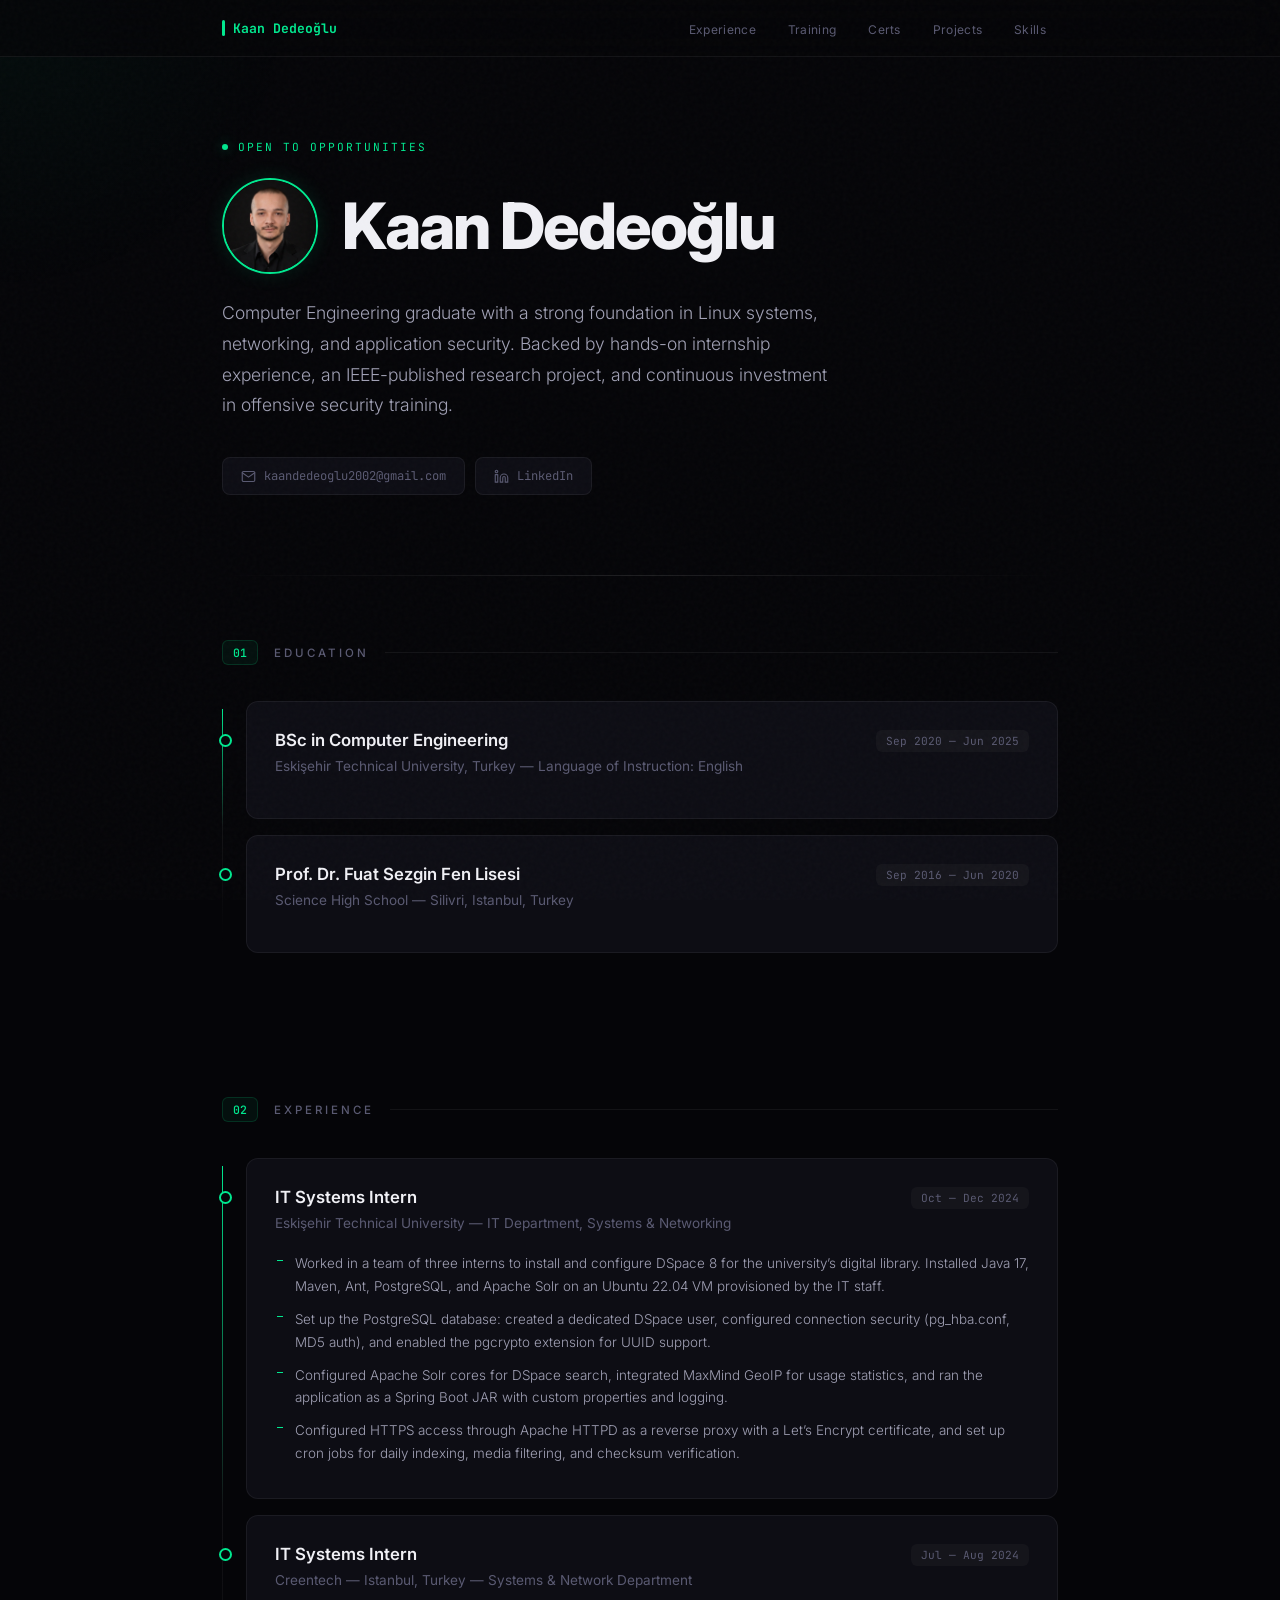
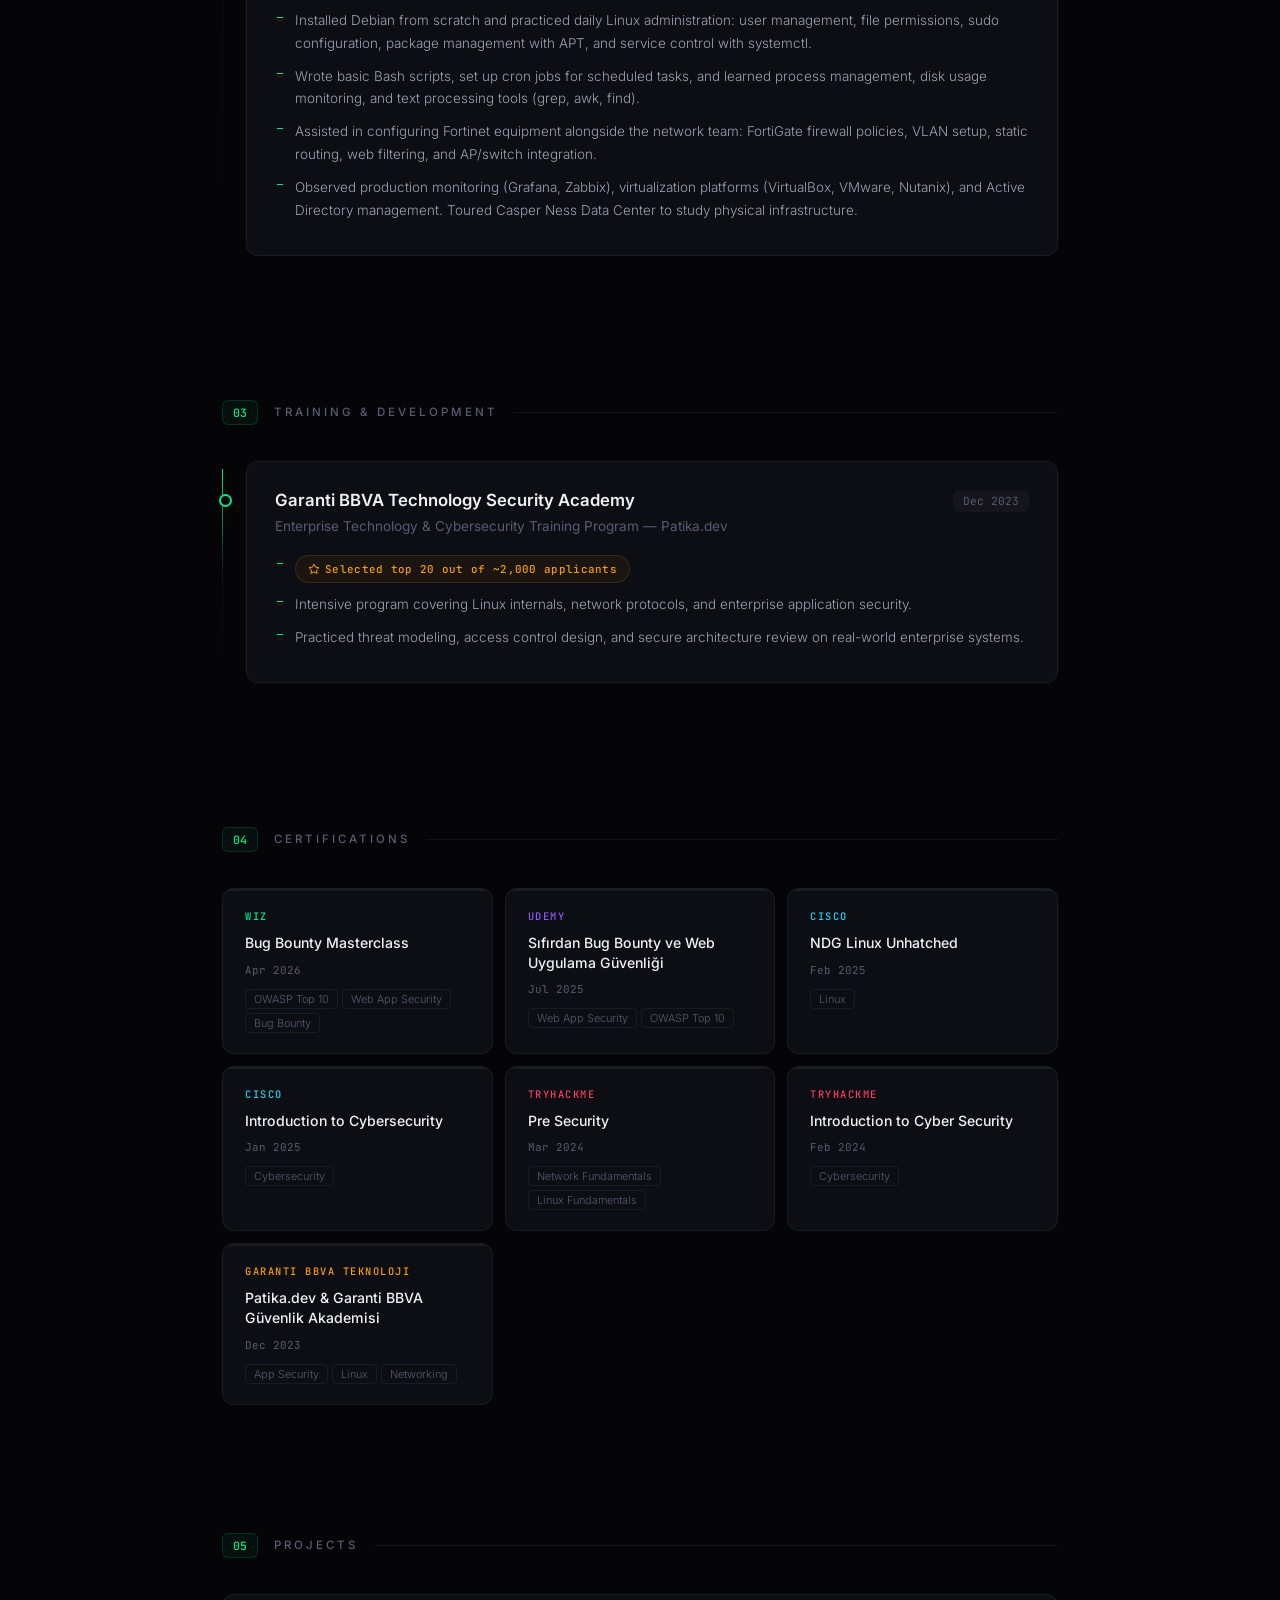
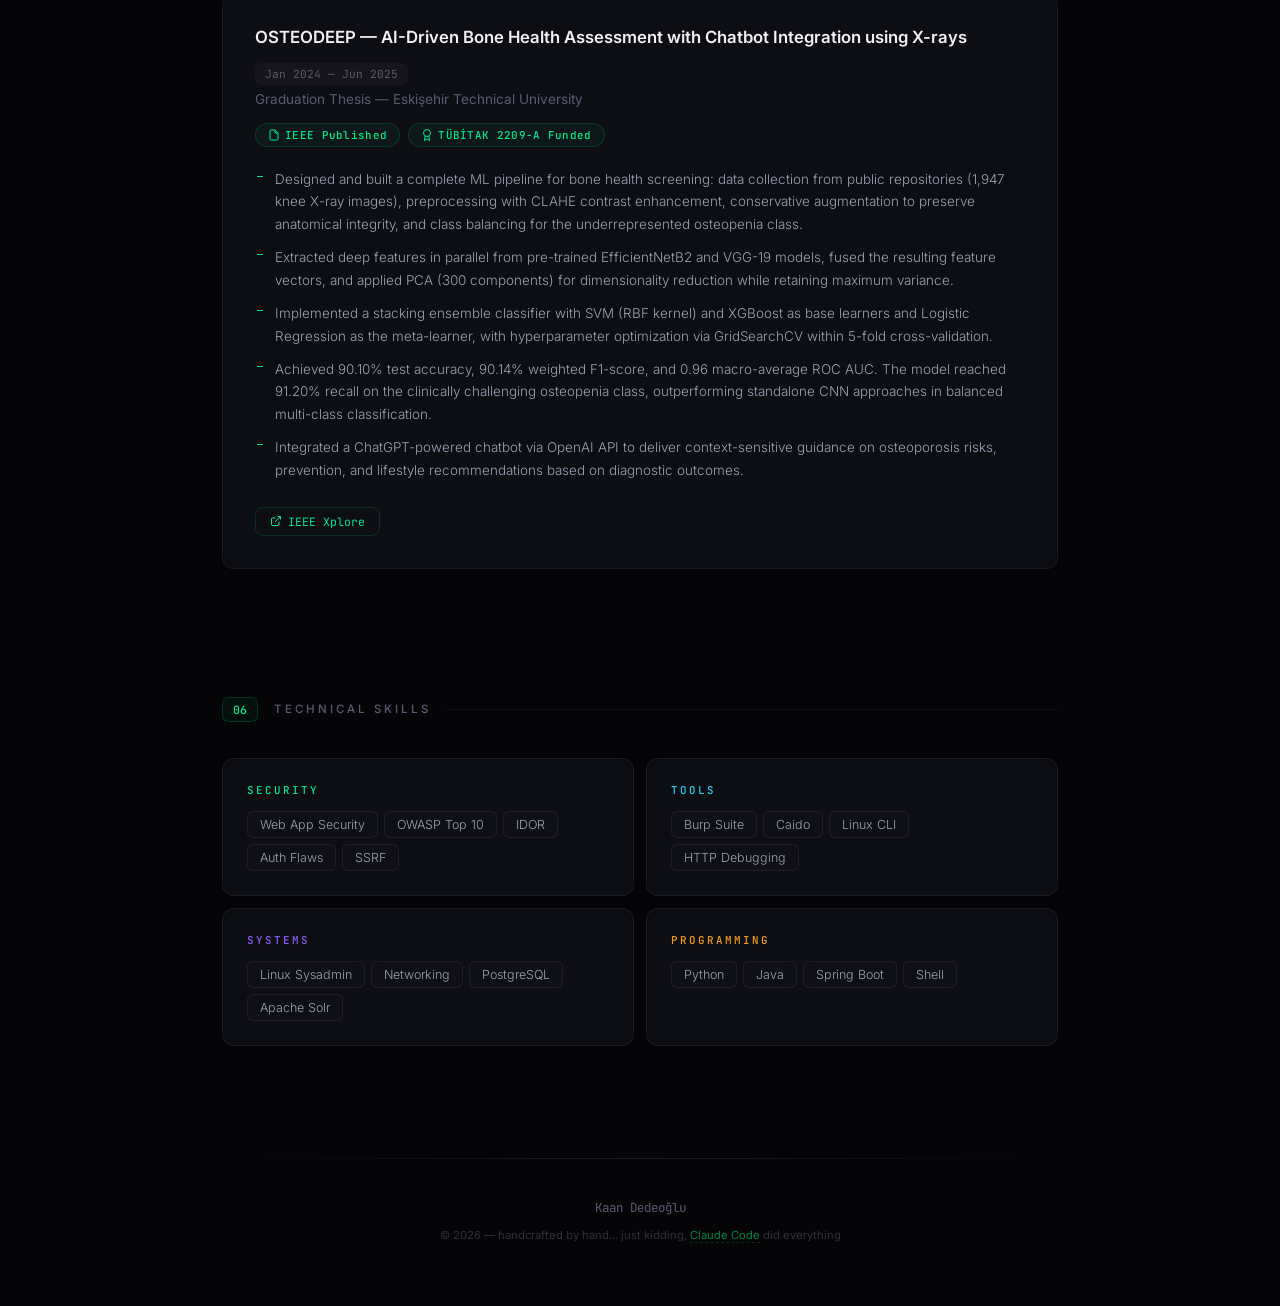
==== index.html @ 92341d78 "add footer easter egg Co-Authored-By: Claude Opus 4.6 <noreply@anthropic.com>" ====
<!DOCTYPE html>
<html lang="en">
<head>
<meta charset="UTF-8">
<meta name="viewport" content="width=device-width, initial-scale=1.0">
<title>Kaan Dedeo&#287;lu</title>
<style>
  @import url('https://fonts.googleapis.com/css2?family=Inter:wght@300;400;500;600;700;800&family=JetBrains+Mono:wght@300;400;500;700&display=swap');

  *{margin:0;padding:0;box-sizing:border-box}

  :root{
    --bg:#050508;
    --bg2:#08080d;
    --surface:#0d0d14;
    --surface2:#111119;
    --border:rgba(255,255,255,0.06);
    --border-h:rgba(255,255,255,0.10);
    --accent:#00e88f;
    --accent-dim:#00c478;
    --accent-bg:rgba(0,232,143,0.05);
    --accent-bg2:rgba(0,232,143,0.08);
    --cyan:#22d3ee;
    --amber:#f59e0b;
    --amber-bg:rgba(245,158,11,0.06);
    --violet:#8b5cf6;
    --rose:#f43f5e;
    --white:#f0f0f5;
    --text:#a1a1b5;
    --text-dim:#5a5a72;
    --mono:'JetBrains Mono',monospace;
    --sans:'Inter',-apple-system,BlinkMacSystemFont,sans-serif;
  }

  html{scroll-behavior:smooth}

  body{
    background:var(--bg);
    color:var(--text);
    font-family:var(--sans);
    min-height:100vh;
    -webkit-font-smoothing:antialiased;
  }

  ::selection{background:rgba(0,232,143,0.15);color:var(--accent)}

  /* --- GRAIN OVERLAY --- */
  .grain{
    position:fixed;inset:0;pointer-events:none;z-index:1000;
    opacity:0.025;
    background-image:url("data:image/svg+xml,%3Csvg viewBox='0 0 256 256' xmlns='http://www.w3.org/2000/svg'%3E%3Cfilter id='n'%3E%3CfeTurbulence type='fractalNoise' baseFrequency='0.9' numOctaves='4' stitchTiles='stitch'/%3E%3C/filter%3E%3Crect width='100%25' height='100%25' filter='url(%23n)'/%3E%3C/svg%3E");
    background-repeat:repeat;
  }

  /* --- GLOW BLOB --- */
  .glow{
    position:fixed;
    width:600px;height:600px;
    border-radius:50%;
    background:radial-gradient(circle,rgba(0,232,143,0.04) 0%,transparent 70%);
    pointer-events:none;
    z-index:0;
    transition:transform 0.3s ease-out;
    top:-300px;left:-300px;
  }

  /* --- NAV --- */
  nav{
    position:fixed;top:0;left:0;right:0;z-index:100;
    background:rgba(5,5,8,0.8);
    backdrop-filter:blur(20px) saturate(1.2);
    border-bottom:1px solid var(--border);
  }

  .nav-inner{
    max-width:900px;margin:0 auto;
    display:flex;align-items:center;justify-content:space-between;
    height:56px;padding:0 32px;
  }

  .nav-brand{
    font-family:var(--mono);font-size:0.82rem;font-weight:700;
    color:var(--accent);text-decoration:none;
    display:flex;align-items:center;gap:8px;
  }

  .nav-brand .bar{
    width:3px;height:16px;background:var(--accent);border-radius:2px;
    animation:nav-pulse 2s ease-in-out infinite;
  }

  @keyframes nav-pulse{
    0%,100%{opacity:1}
    50%{opacity:0.3}
  }

  .nav-links{display:flex;gap:8px;list-style:none}

  .nav-links a{
    font-size:0.75rem;color:var(--text-dim);text-decoration:none;
    padding:6px 12px;border-radius:6px;
    transition:all 0.2s;letter-spacing:0.3px;
  }

  .nav-links a:hover{color:var(--white);background:rgba(255,255,255,0.04)}

  /* --- HERO --- */
  .hero{
    max-width:900px;margin:0 auto;
    padding:140px 32px 80px;
    position:relative;z-index:1;
  }

  .hero-tag{
    font-family:var(--mono);font-size:0.7rem;
    color:var(--accent);letter-spacing:2px;text-transform:uppercase;
    margin-bottom:24px;
    display:flex;align-items:center;gap:10px;
  }

  .hero-tag .dot{
    width:6px;height:6px;background:var(--accent);border-radius:50%;
    box-shadow:0 0 12px rgba(0,232,143,0.4);
    animation:dot-glow 2.5s ease-in-out infinite;
  }

  @keyframes dot-glow{
    0%,100%{box-shadow:0 0 12px rgba(0,232,143,0.4)}
    50%{box-shadow:0 0 24px rgba(0,232,143,0.15)}
  }

  .hero-row{
    display:flex;align-items:center;gap:24px;
    margin-bottom:24px;
  }

  .avatar{
    width:96px;height:96px;
    border-radius:50%;
    border:2px solid var(--accent);
    object-fit:cover;
    flex-shrink:0;
    box-shadow:0 0 20px rgba(0,232,143,0.12);
  }

  .hero h1{
    font-size:clamp(2.5rem,6vw,4rem);font-weight:800;
    color:var(--white);letter-spacing:-2px;line-height:1.05;
    margin-bottom:0;
  }

  .hero-desc{
    font-size:1.1rem;color:var(--text);line-height:1.75;
    max-width:620px;font-weight:300;
  }

  .hero-contacts{
    margin-top:36px;display:flex;flex-wrap:wrap;gap:10px;
  }

  .h-link{
    display:inline-flex;align-items:center;gap:8px;
    font-family:var(--mono);font-size:0.76rem;
    color:var(--text-dim);text-decoration:none;
    padding:10px 18px;
    border:1px solid var(--border);border-radius:8px;
    transition:all 0.25s;
    background:var(--surface);
  }

  .h-link:hover{
    border-color:var(--accent);color:var(--accent);
    background:var(--accent-bg);
    box-shadow:0 0 20px rgba(0,232,143,0.06);
    transform:translateY(-1px);
  }

  .h-link svg{width:15px;height:15px;stroke:currentColor;fill:none;stroke-width:1.8;stroke-linecap:round;stroke-linejoin:round}

  /* --- DIVIDER --- */
  .divider{
    max-width:900px;margin:0 auto;padding:0 32px;
  }

  .divider-line{
    height:1px;
    background:linear-gradient(90deg,transparent,var(--border-h),transparent);
  }

  /* --- SECTIONS --- */
  .section{
    max-width:900px;margin:0 auto;
    padding:64px 32px;
    position:relative;z-index:1;
  }

  .section-head{
    margin-bottom:36px;
    display:flex;align-items:center;gap:16px;
  }

  .section-num{
    font-family:var(--mono);font-size:0.72rem;
    color:var(--accent);font-weight:500;
    padding:4px 10px;
    border:1px solid rgba(0,232,143,0.15);border-radius:6px;
    background:var(--accent-bg);
  }

  .section-title{
    font-size:0.72rem;text-transform:uppercase;letter-spacing:3px;
    color:var(--text-dim);font-weight:500;
  }

  .section-line{flex:1;height:1px;background:var(--border)}

  /* --- TIMELINE CARDS --- */
  .timeline{position:relative;padding-left:24px}

  .timeline::before{
    content:'';position:absolute;left:0;top:8px;bottom:8px;
    width:1px;
    background:linear-gradient(180deg,var(--accent),var(--border),transparent);
  }

  .t-card{
    background:var(--surface);
    border:1px solid var(--border);border-radius:12px;
    padding:28px;margin-bottom:16px;
    transition:all 0.3s;position:relative;
  }

  .t-card::before{
    content:'';position:absolute;
    left:-28px;top:32px;
    width:9px;height:9px;border-radius:50%;
    background:var(--bg);border:2px solid var(--accent);
    transition:all 0.3s;
  }

  .t-card:hover{
    border-color:var(--border-h);
    background:var(--surface2);
    transform:translateX(4px);
  }

  .t-card:hover::before{
    background:var(--accent);
    box-shadow:0 0 12px rgba(0,232,143,0.3);
  }

  .t-top{
    display:flex;justify-content:space-between;align-items:flex-start;
    gap:16px;margin-bottom:6px;flex-wrap:wrap;
  }

  .t-title{font-size:1.05rem;font-weight:600;color:var(--white)}

  .t-date{
    font-family:var(--mono);font-size:0.7rem;
    color:var(--text-dim);white-space:nowrap;
    padding:4px 10px;border-radius:6px;
    background:rgba(255,255,255,0.03);
  }

  .t-org{font-size:0.85rem;color:var(--text-dim);margin-bottom:16px}

  .t-items{list-style:none;padding:0}

  .t-items li{
    font-size:0.84rem;color:var(--text);line-height:1.7;
    padding:5px 0 5px 20px;position:relative;font-weight:300;
  }

  .t-items li::before{
    content:'';position:absolute;left:2px;top:13px;
    width:6px;height:1px;background:var(--accent);
  }

  /* --- BADGES --- */
  .badge{
    display:inline-flex;align-items:center;gap:5px;
    font-family:var(--mono);font-size:0.68rem;
    padding:4px 12px;border-radius:20px;
    letter-spacing:0.3px;font-weight:500;
  }

  .badge.gold{background:var(--amber-bg);color:var(--amber);border:1px solid rgba(245,158,11,0.15)}
  .badge.green{background:var(--accent-bg);color:var(--accent);border:1px solid rgba(0,232,143,0.15)}

  .badge svg{width:12px;height:12px;stroke:currentColor;fill:none;stroke-width:2}

  /* --- PROJECT CARD --- */
  .proj-card{
    background:var(--surface);
    border:1px solid var(--border);border-radius:12px;
    padding:32px;transition:all 0.3s;
    position:relative;overflow:hidden;
  }

  .proj-card::after{
    content:'';position:absolute;top:0;left:0;right:0;
    height:2px;
    background:linear-gradient(90deg,var(--accent),var(--cyan),var(--accent));
    background-size:200% 100%;
    animation:shimmer 4s linear infinite;
    opacity:0;transition:opacity 0.3s;
  }

  .proj-card:hover::after{opacity:1}

  .proj-card:hover{
    border-color:var(--border-h);
    background:var(--surface2);
  }

  @keyframes shimmer{
    0%{background-position:-200% 0}
    100%{background-position:200% 0}
  }

  .proj-badges{display:flex;flex-wrap:wrap;gap:8px;margin:12px 0 16px}

  .proj-links{display:flex;flex-wrap:wrap;gap:10px;margin-top:20px}

  .proj-link{
    font-family:var(--mono);font-size:0.72rem;
    color:var(--accent);text-decoration:none;
    padding:6px 14px;
    border:1px solid rgba(0,232,143,0.15);border-radius:8px;
    transition:all 0.25s;display:inline-flex;align-items:center;gap:6px;
  }

  .proj-link:hover{
    background:var(--accent-bg);border-color:var(--accent);
    transform:translateY(-1px);
    box-shadow:0 4px 12px rgba(0,232,143,0.08);
  }

  .proj-link svg{width:12px;height:12px;stroke:currentColor;fill:none;stroke-width:2}

  /* --- CERTS GRID --- */
  .certs-grid{
    display:grid;
    grid-template-columns:repeat(auto-fill,minmax(260px,1fr));
    gap:12px;
  }

  .cert-card{
    background:var(--surface);
    border:1px solid var(--border);border-radius:12px;
    padding:20px 22px;
    transition:all 0.3s;
    display:flex;flex-direction:column;gap:10px;
    position:relative;overflow:hidden;
  }

  .cert-card:hover{
    border-color:var(--border-h);background:var(--surface2);
    transform:translateY(-2px);
    box-shadow:0 8px 24px rgba(0,0,0,0.2);
  }

  .cert-card::before{
    content:'';position:absolute;top:0;left:0;
    width:100%;height:2px;
    background:var(--border);
    transition:background 0.3s;
  }

  .cert-card:hover::before{background:var(--accent)}

  .cert-issuer{
    font-family:var(--mono);font-size:0.65rem;
    text-transform:uppercase;letter-spacing:1.5px;
    font-weight:500;
  }

  .cert-issuer.wiz{color:var(--accent)}
  .cert-issuer.udemy{color:var(--violet)}
  .cert-issuer.cisco{color:var(--cyan)}
  .cert-issuer.thm{color:var(--rose)}
  .cert-issuer.garanti{color:var(--amber)}

  .cert-name{
    font-size:0.88rem;font-weight:500;color:var(--white);
    line-height:1.4;
  }

  .cert-date{
    font-family:var(--mono);font-size:0.68rem;
    color:var(--text-dim);
  }

  .cert-skills{
    display:flex;flex-wrap:wrap;gap:4px;margin-top:2px;
  }

  .cert-skill{
    font-size:0.68rem;color:var(--text-dim);
    padding:2px 8px;
    border:1px solid var(--border);border-radius:4px;
    font-weight:300;
  }

  /* --- SKILLS --- */
  .skills-grid{
    display:grid;
    grid-template-columns:repeat(2,1fr);
    gap:12px;
  }

  .sk-card{
    background:var(--surface);
    border:1px solid var(--border);border-radius:12px;
    padding:24px;transition:all 0.3s;
  }

  .sk-card:hover{border-color:var(--border-h);background:var(--surface2)}

  .sk-label{
    font-family:var(--mono);font-size:0.68rem;
    text-transform:uppercase;letter-spacing:2px;
    margin-bottom:14px;font-weight:500;
  }

  .sk-label.sec{color:var(--accent)}
  .sk-label.tool{color:var(--cyan)}
  .sk-label.sys{color:var(--violet)}
  .sk-label.prog{color:var(--amber)}

  .sk-tags{display:flex;flex-wrap:wrap;gap:6px}

  .sk-tag{
    font-size:0.78rem;color:var(--text);
    padding:5px 12px;
    border:1px solid var(--border);border-radius:6px;
    font-weight:300;transition:all 0.2s;
    background:rgba(255,255,255,0.01);
  }

  .sk-tag:hover{border-color:var(--border-h);color:var(--white);background:rgba(255,255,255,0.03)}

  /* --- FOOTER --- */
  footer{
    max-width:900px;margin:0 auto;
    padding:48px 32px 64px;
    text-align:center;
    position:relative;z-index:1;
  }

  .footer-line{
    height:1px;margin-bottom:40px;
    background:linear-gradient(90deg,transparent,var(--border-h),transparent);
  }

  .footer-name{
    font-family:var(--mono);font-size:0.78rem;
    color:var(--text-dim);margin-bottom:12px;
  }

  .footer-copy{
    font-size:0.7rem;color:var(--text-dim);
    opacity:0.5;
  }

  /* --- SCROLL REVEAL --- */
  .reveal{
    opacity:0;transform:translateY(20px);
    transition:opacity 0.7s ease,transform 0.7s ease;
  }

  .reveal.visible{opacity:1;transform:translateY(0)}

  /* --- RESPONSIVE --- */
  @media(max-width:768px){
    .hero{padding:120px 20px 60px}
    .section{padding:48px 20px}
    .nav-inner{padding:0 20px}
    .nav-links a{padding:6px 8px;font-size:0.7rem}
    .skills-grid{grid-template-columns:1fr}
    .certs-grid{grid-template-columns:1fr}
    .t-top{flex-direction:column;gap:6px}
    .hero h1{letter-spacing:-1px}
    .timeline{padding-left:20px}
    .t-card::before{left:-24px}
  }

  @media(max-width:480px){
    .nav-links{gap:2px}
    .nav-links a{padding:6px 6px;font-size:0.65rem}
    .hero-contacts{flex-direction:column}
    .h-link{justify-content:center}
  }
</style>
</head>
<body>
  <div class="grain"></div>
  <div class="glow" id="glow"></div>

  <!-- NAV -->
  <nav>
    <div class="nav-inner">
      <a href="#" class="nav-brand"><span class="bar"></span> Kaan Dedeo&#287;lu</a>
      <ul class="nav-links">
        <li><a href="#experience">Experience</a></li>
        <li><a href="#training">Training</a></li>
        <li><a href="#certs">Certs</a></li>
        <li><a href="#projects">Projects</a></li>
        <li><a href="#skills">Skills</a></li>
      </ul>
    </div>
  </nav>

  <!-- HERO -->
  <section class="hero reveal">
    <div class="hero-tag"><span class="dot"></span> Open to opportunities</div>
    <div class="hero-row">
      <img src="pp.png" alt="Kaan Dedeo&#287;lu" class="avatar">
      <h1>Kaan Dedeo&#287;lu</h1>
    </div>
    <p class="hero-desc">
      Computer Engineering graduate with a strong foundation in Linux systems, networking, and application security. Backed by hands-on internship experience, an IEEE-published research project, and continuous investment in offensive security training.
    </p>
    <div class="hero-contacts">
      <a href="mailto:kaandedeoglu2002@gmail.com" class="h-link">
        <svg viewBox="0 0 24 24"><path d="M4 4h16c1.1 0 2 .9 2 2v12c0 1.1-.9 2-2 2H4c-1.1 0-2-.9-2-2V6c0-1.1.9-2 2-2z"/><polyline points="22,6 12,13 2,6"/></svg>
        kaandedeoglu2002@gmail.com
      </a>
      <a href="https://www.linkedin.com/in/kaandedeoglu/" class="h-link" target="_blank">
        <svg viewBox="0 0 24 24"><path d="M16 8a6 6 0 0 1 6 6v7h-4v-7a2 2 0 0 0-2-2 2 2 0 0 0-2 2v7h-4v-7a6 6 0 0 1 6-6z"/><rect x="2" y="9" width="4" height="12"/><circle cx="4" cy="4" r="2"/></svg>
        LinkedIn
      </a>
    </div>
  </section>

  <div class="divider"><div class="divider-line"></div></div>

  <!-- EDUCATION -->
  <section class="section reveal">
    <div class="section-head">
      <span class="section-num">01</span>
      <span class="section-title">Education</span>
      <div class="section-line"></div>
    </div>
    <div class="timeline">
      <div class="t-card">
        <div class="t-top">
          <div class="t-title">BSc in Computer Engineering</div>
          <div class="t-date">Sep 2020 &#8212; Jun 2025</div>
        </div>
        <div class="t-org">Eski&#351;ehir Technical University, Turkey &mdash; Language of Instruction: English</div>
      </div>
      <div class="t-card">
        <div class="t-top">
          <div class="t-title">Prof. Dr. Fuat Sezgin Fen Lisesi</div>
          <div class="t-date">Sep 2016 &#8212; Jun 2020</div>
        </div>
        <div class="t-org">Science High School &mdash; Silivri, Istanbul, Turkey</div>
      </div>
    </div>
  </section>

  <!-- EXPERIENCE -->
  <section id="experience" class="section reveal">
    <div class="section-head">
      <span class="section-num">02</span>
      <span class="section-title">Experience</span>
      <div class="section-line"></div>
    </div>
    <div class="timeline">
      <div class="t-card">
        <div class="t-top">
          <div class="t-title">IT Systems Intern</div>
          <div class="t-date">Oct &#8212; Dec 2024</div>
        </div>
        <div class="t-org">Eski&#351;ehir Technical University &mdash; IT Department, Systems &amp; Networking</div>
        <ul class="t-items">
          <li>Worked in a team of three interns to install and configure DSpace 8 for the university&#8217;s digital library. Installed Java 17, Maven, Ant, PostgreSQL, and Apache Solr on an Ubuntu 22.04 VM provisioned by the IT staff.</li>
          <li>Set up the PostgreSQL database: created a dedicated DSpace user, configured connection security (pg_hba.conf, MD5 auth), and enabled the pgcrypto extension for UUID support.</li>
          <li>Configured Apache Solr cores for DSpace search, integrated MaxMind GeoIP for usage statistics, and ran the application as a Spring Boot JAR with custom properties and logging.</li>
          <li>Configured HTTPS access through Apache HTTPD as a reverse proxy with a Let&#8217;s Encrypt certificate, and set up cron jobs for daily indexing, media filtering, and checksum verification.</li>
        </ul>
      </div>
      <div class="t-card">
        <div class="t-top">
          <div class="t-title">IT Systems Intern</div>
          <div class="t-date">Jul &#8212; Aug 2024</div>
        </div>
        <div class="t-org">Creentech &mdash; Istanbul, Turkey &mdash; Systems &amp; Network Department</div>
        <ul class="t-items">
          <li>Installed Debian from scratch and practiced daily Linux administration: user management, file permissions, sudo configuration, package management with APT, and service control with systemctl.</li>
          <li>Wrote basic Bash scripts, set up cron jobs for scheduled tasks, and learned process management, disk usage monitoring, and text processing tools (grep, awk, find).</li>
          <li>Assisted in configuring Fortinet equipment alongside the network team: FortiGate firewall policies, VLAN setup, static routing, web filtering, and AP/switch integration.</li>
          <li>Observed production monitoring (Grafana, Zabbix), virtualization platforms (VirtualBox, VMware, Nutanix), and Active Directory management. Toured Casper Ness Data Center to study physical infrastructure.</li>
        </ul>
      </div>
    </div>
  </section>

  <!-- TRAINING -->
  <section id="training" class="section reveal">
    <div class="section-head">
      <span class="section-num">03</span>
      <span class="section-title">Training &amp; Development</span>
      <div class="section-line"></div>
    </div>
    <div class="timeline">
      <div class="t-card">
        <div class="t-top">
          <div class="t-title">Garanti BBVA Technology Security Academy</div>
          <div class="t-date">Dec 2023</div>
        </div>
        <div class="t-org">Enterprise Technology &amp; Cybersecurity Training Program &#8212; Patika.dev</div>
        <ul class="t-items">
          <li>
            <span class="badge gold">
              <svg viewBox="0 0 24 24"><polygon points="12 2 15.09 8.26 22 9.27 17 14.14 18.18 21.02 12 17.77 5.82 21.02 7 14.14 2 9.27 8.91 8.26 12 2"/></svg>
              Selected top 20 out of ~2,000 applicants
            </span>
          </li>
          <li>Intensive program covering Linux internals, network protocols, and enterprise application security.</li>
          <li>Practiced threat modeling, access control design, and secure architecture review on real-world enterprise systems.</li>
        </ul>
      </div>
    </div>
  </section>

  <!-- CERTIFICATIONS -->
  <section id="certs" class="section reveal">
    <div class="section-head">
      <span class="section-num">04</span>
      <span class="section-title">Certifications</span>
      <div class="section-line"></div>
    </div>
    <div class="certs-grid">

      <div class="cert-card">
        <div class="cert-issuer wiz">Wiz</div>
        <div class="cert-name">Bug Bounty Masterclass</div>
        <div class="cert-date">Apr 2026</div>
        <div class="cert-skills">
          <span class="cert-skill">OWASP Top 10</span>
          <span class="cert-skill">Web App Security</span>
          <span class="cert-skill">Bug Bounty</span>
        </div>
      </div>

      <div class="cert-card">
        <div class="cert-issuer udemy">Udemy</div>
        <div class="cert-name">S&#305;f&#305;rdan Bug Bounty ve Web Uygulama G&#252;venli&#287;i</div>
        <div class="cert-date">Jul 2025</div>
        <div class="cert-skills">
          <span class="cert-skill">Web App Security</span>
          <span class="cert-skill">OWASP Top 10</span>
        </div>
      </div>

      <div class="cert-card">
        <div class="cert-issuer cisco">Cisco</div>
        <div class="cert-name">NDG Linux Unhatched</div>
        <div class="cert-date">Feb 2025</div>
        <div class="cert-skills">
          <span class="cert-skill">Linux</span>
        </div>
      </div>

      <div class="cert-card">
        <div class="cert-issuer cisco">Cisco</div>
        <div class="cert-name">Introduction to Cybersecurity</div>
        <div class="cert-date">Jan 2025</div>
        <div class="cert-skills">
          <span class="cert-skill">Cybersecurity</span>
        </div>
      </div>

      <div class="cert-card">
        <div class="cert-issuer thm">TryHackMe</div>
        <div class="cert-name">Pre Security</div>
        <div class="cert-date">Mar 2024</div>
        <div class="cert-skills">
          <span class="cert-skill">Network Fundamentals</span>
          <span class="cert-skill">Linux Fundamentals</span>
        </div>
      </div>

      <div class="cert-card">
        <div class="cert-issuer thm">TryHackMe</div>
        <div class="cert-name">Introduction to Cyber Security</div>
        <div class="cert-date">Feb 2024</div>
        <div class="cert-skills">
          <span class="cert-skill">Cybersecurity</span>
        </div>
      </div>

      <div class="cert-card">
        <div class="cert-issuer garanti">Garanti BBVA Teknoloji</div>
        <div class="cert-name">Patika.dev &amp; Garanti BBVA G&#252;venlik Akademisi</div>
        <div class="cert-date">Dec 2023</div>
        <div class="cert-skills">
          <span class="cert-skill">App Security</span>
          <span class="cert-skill">Linux</span>
          <span class="cert-skill">Networking</span>
        </div>
      </div>

    </div>
  </section>

  <!-- PROJECTS -->
  <section id="projects" class="section reveal">
    <div class="section-head">
      <span class="section-num">05</span>
      <span class="section-title">Projects</span>
      <div class="section-line"></div>
    </div>
    <div class="proj-card">
      <div class="t-top">
        <div class="t-title">OSTEODEEP &mdash; AI-Driven Bone Health Assessment with Chatbot Integration using X-rays</div>
        <div class="t-date">Jan 2024 &#8212; Jun 2025</div>
      </div>
      <div class="t-org">Graduation Thesis &mdash; Eski&#351;ehir Technical University</div>
      <div class="proj-badges">
        <span class="badge green">
          <svg viewBox="0 0 24 24"><path d="M14 2H6a2 2 0 0 0-2 2v16a2 2 0 0 0 2 2h12a2 2 0 0 0 2-2V8z"/><polyline points="14 2 14 8 20 8"/></svg>
          IEEE Published
        </span>
        <span class="badge green">
          <svg viewBox="0 0 24 24"><circle cx="12" cy="8" r="7"/><polyline points="8.21 13.89 7 23 12 20 17 23 15.79 13.88"/></svg>
          T&#220;B&#304;TAK 2209-A Funded
        </span>
      </div>
      <ul class="t-items">
        <li>Designed and built a complete ML pipeline for bone health screening: data collection from public repositories (1,947 knee X-ray images), preprocessing with CLAHE contrast enhancement, conservative augmentation to preserve anatomical integrity, and class balancing for the underrepresented osteopenia class.</li>
        <li>Extracted deep features in parallel from pre-trained EfficientNetB2 and VGG-19 models, fused the resulting feature vectors, and applied PCA (300 components) for dimensionality reduction while retaining maximum variance.</li>
        <li>Implemented a stacking ensemble classifier with SVM (RBF kernel) and XGBoost as base learners and Logistic Regression as the meta-learner, with hyperparameter optimization via GridSearchCV within 5-fold cross-validation.</li>
        <li>Achieved 90.10% test accuracy, 90.14% weighted F1-score, and 0.96 macro-average ROC AUC. The model reached 91.20% recall on the clinically challenging osteopenia class, outperforming standalone CNN approaches in balanced multi-class classification.</li>
        <li>Integrated a ChatGPT-powered chatbot via OpenAI API to deliver context-sensitive guidance on osteoporosis risks, prevention, and lifestyle recommendations based on diagnostic outcomes.</li>
      </ul>
      <div class="proj-links">
        <a href="https://ieeexplore.ieee.org/document/11208293" class="proj-link" target="_blank">
          <svg viewBox="0 0 24 24"><path d="M18 13v6a2 2 0 0 1-2 2H5a2 2 0 0 1-2-2V8a2 2 0 0 1 2-2h6"/><polyline points="15 3 21 3 21 9"/><line x1="10" y1="14" x2="21" y2="3"/></svg>
          IEEE Xplore
        </a>
      </div>
    </div>
  </section>

  <!-- SKILLS -->
  <section id="skills" class="section reveal">
    <div class="section-head">
      <span class="section-num">06</span>
      <span class="section-title">Technical Skills</span>
      <div class="section-line"></div>
    </div>
    <div class="skills-grid">
      <div class="sk-card">
        <div class="sk-label sec">Security</div>
        <div class="sk-tags">
          <span class="sk-tag">Web App Security</span>
          <span class="sk-tag">OWASP Top 10</span>
          <span class="sk-tag">IDOR</span>
          <span class="sk-tag">Auth Flaws</span>
          <span class="sk-tag">SSRF</span>
        </div>
      </div>
      <div class="sk-card">
        <div class="sk-label tool">Tools</div>
        <div class="sk-tags">
          <span class="sk-tag">Burp Suite</span>
          <span class="sk-tag">Caido</span>
          <span class="sk-tag">Linux CLI</span>
          <span class="sk-tag">HTTP Debugging</span>
        </div>
      </div>
      <div class="sk-card">
        <div class="sk-label sys">Systems</div>
        <div class="sk-tags">
          <span class="sk-tag">Linux Sysadmin</span>
          <span class="sk-tag">Networking</span>
          <span class="sk-tag">PostgreSQL</span>
          <span class="sk-tag">Apache Solr</span>
        </div>
      </div>
      <div class="sk-card">
        <div class="sk-label prog">Programming</div>
        <div class="sk-tags">
          <span class="sk-tag">Python</span>
          <span class="sk-tag">Java</span>
          <span class="sk-tag">Spring Boot</span>
          <span class="sk-tag">Shell</span>
        </div>
      </div>
    </div>
  </section>

  <!-- FOOTER -->
  <footer>
    <div class="footer-line"></div>
    <div class="footer-name">Kaan Dedeo&#287;lu</div>
    <div class="footer-copy">&copy; 2026 &mdash; handcrafted by hand... just kidding, <a href="https://claude.ai/code" target="_blank" style="color:#00ff88;text-decoration:none;border-bottom:1px dashed #00ff8855;">Claude Code</a> did everything</div>
  </footer>

  <script>
    const glow = document.getElementById('glow');
    document.addEventListener('mousemove', e => {
      glow.style.transform = `translate(${e.clientX - 300}px, ${e.clientY + window.scrollY - 300}px)`;
    });

    const obs = new IntersectionObserver(entries => {
      entries.forEach(e => { if (e.isIntersecting) e.target.classList.add('visible'); });
    }, { threshold: 0.08, rootMargin: '0px 0px -40px 0px' });

    document.querySelectorAll('.reveal').forEach(el => obs.observe(el));

    document.querySelectorAll('.nav-links a').forEach(a => {
      a.addEventListener('click', e => {
        e.preventDefault();
        document.querySelector(a.getAttribute('href'))?.scrollIntoView({ behavior: 'smooth' });
      });
    });
  </script>
</body>
</html>
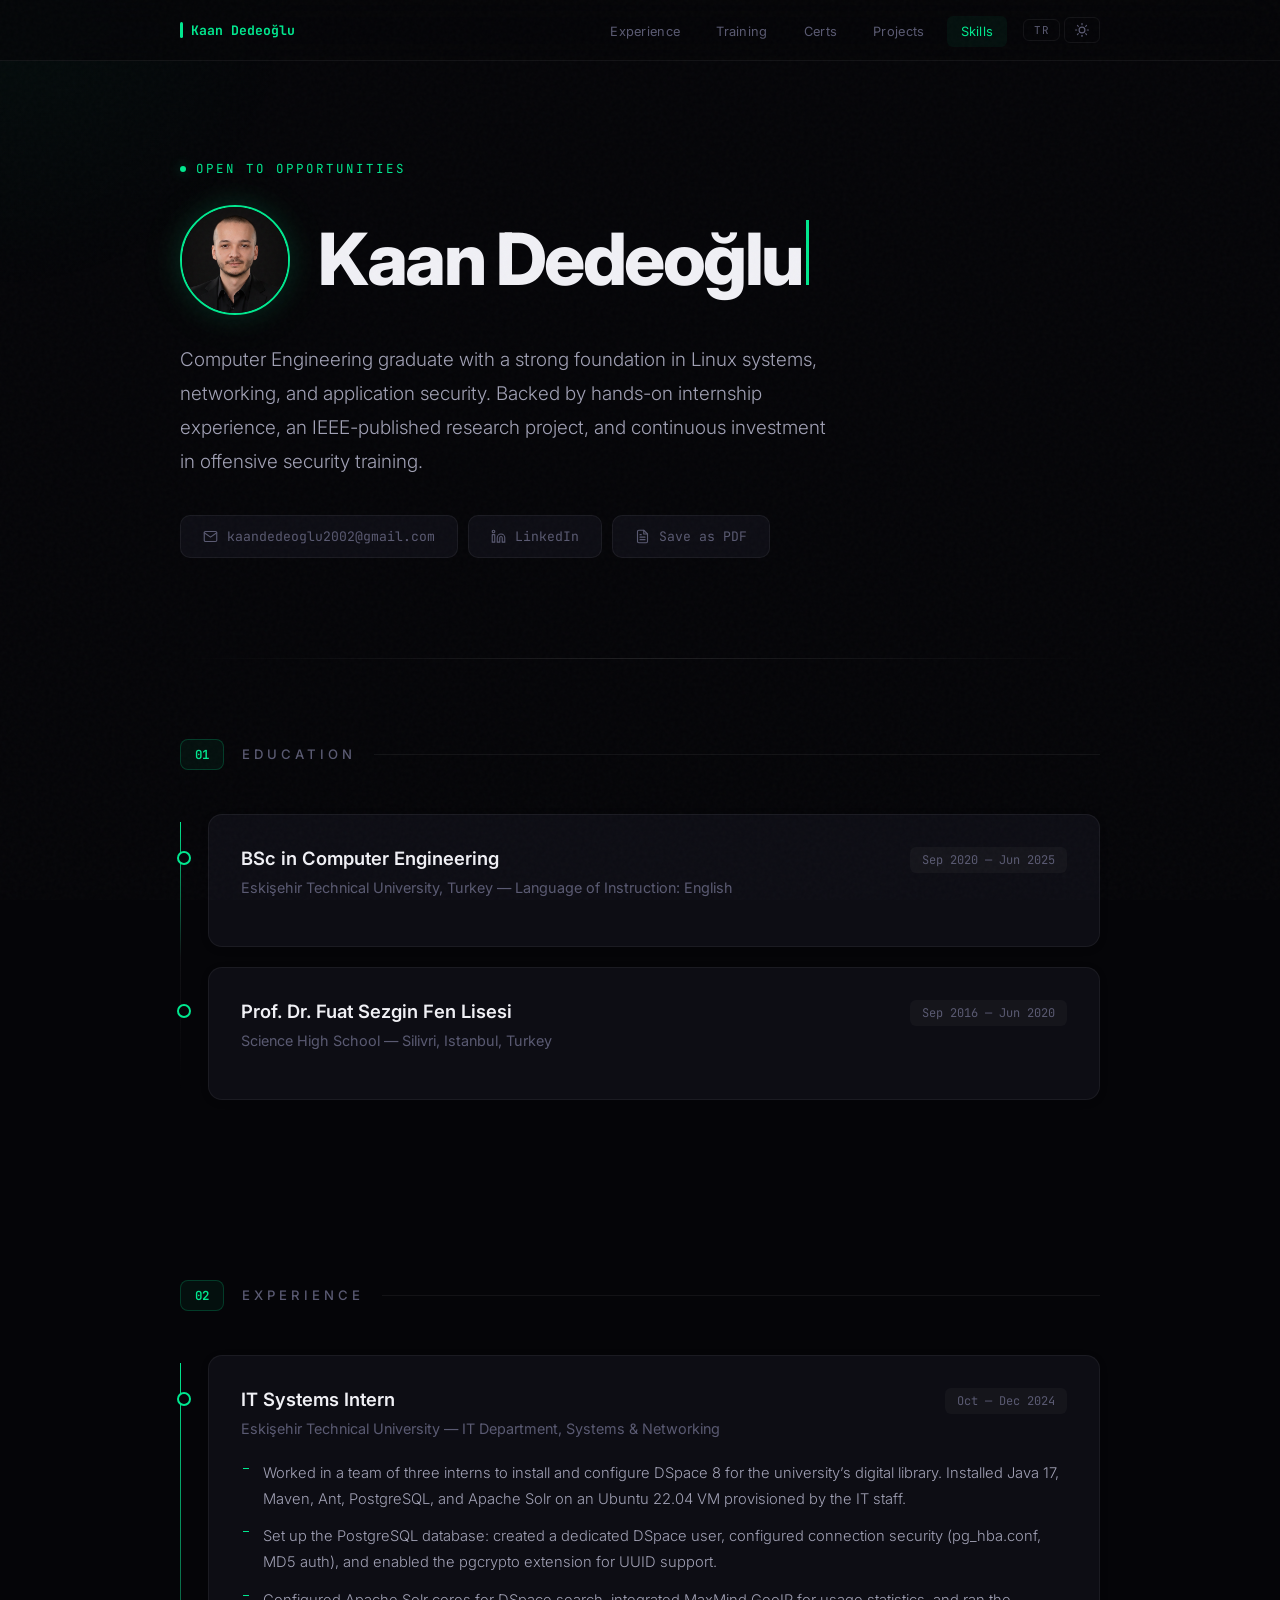
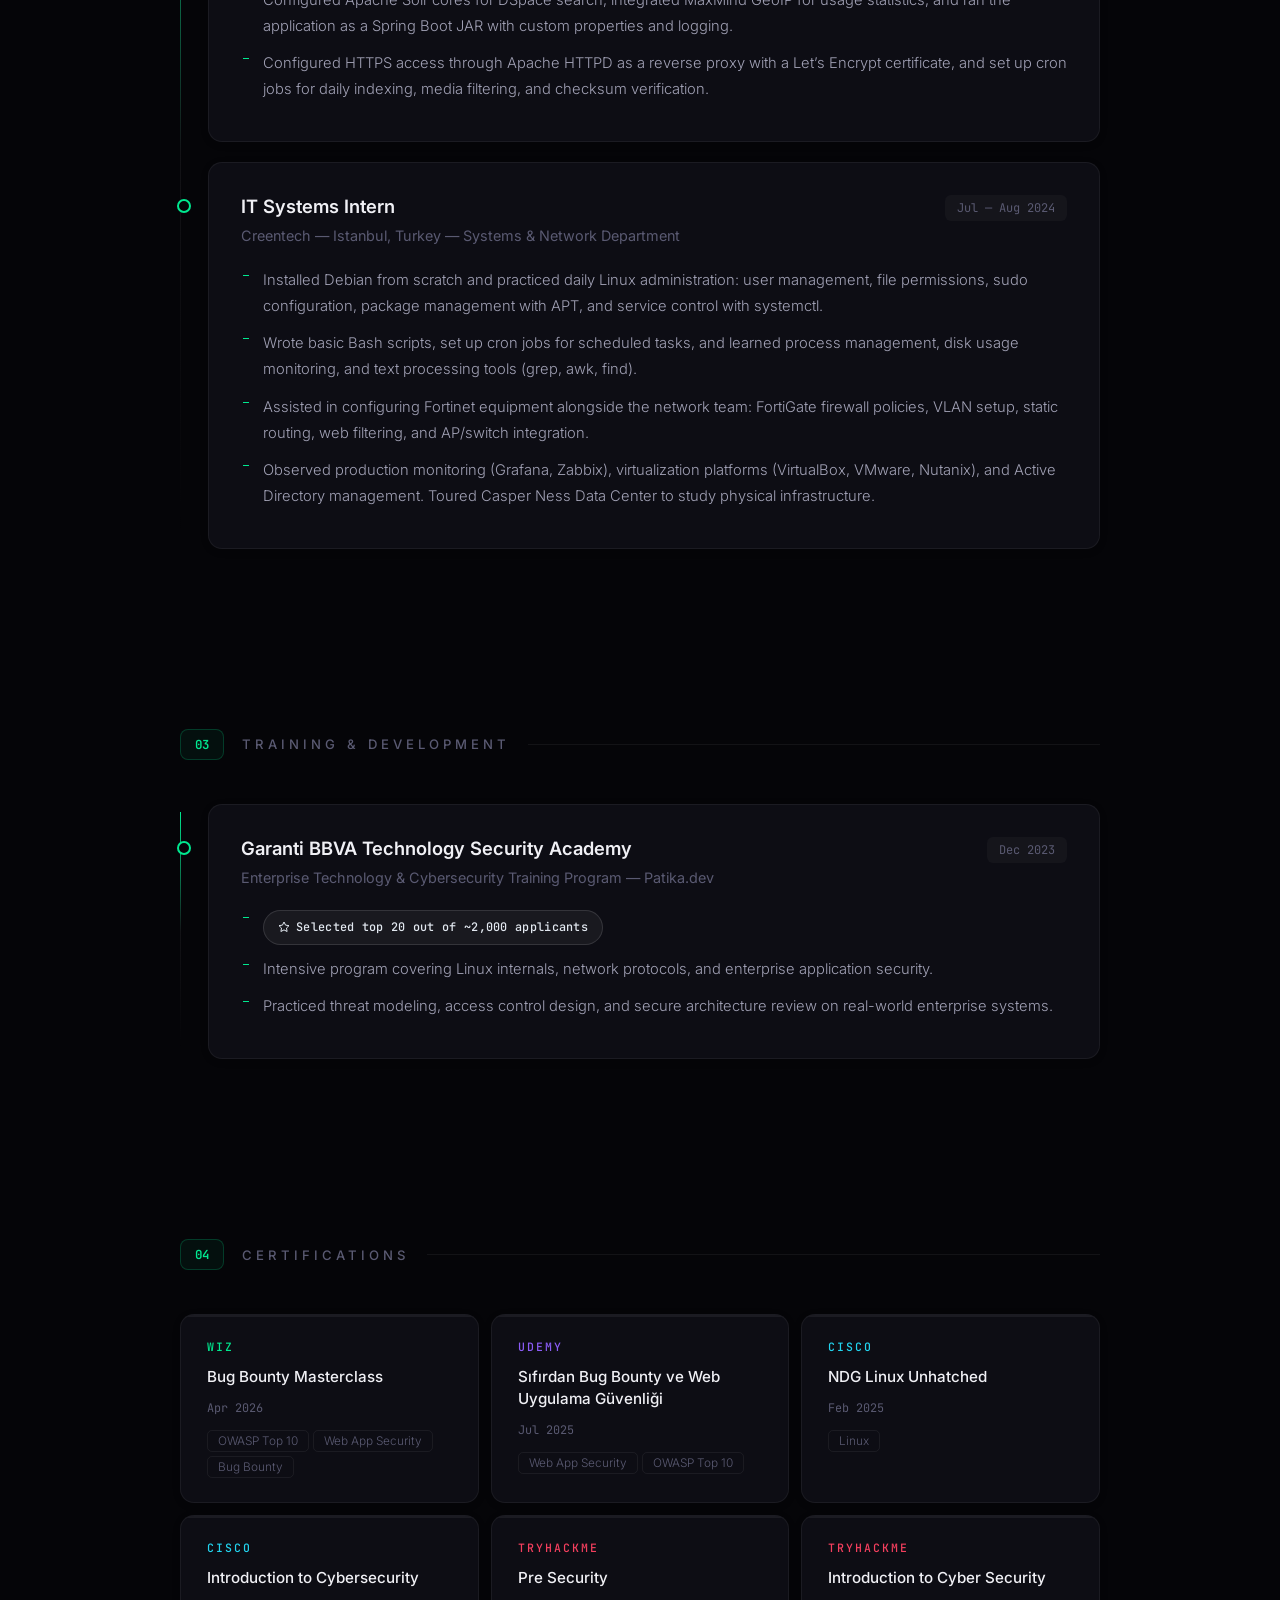
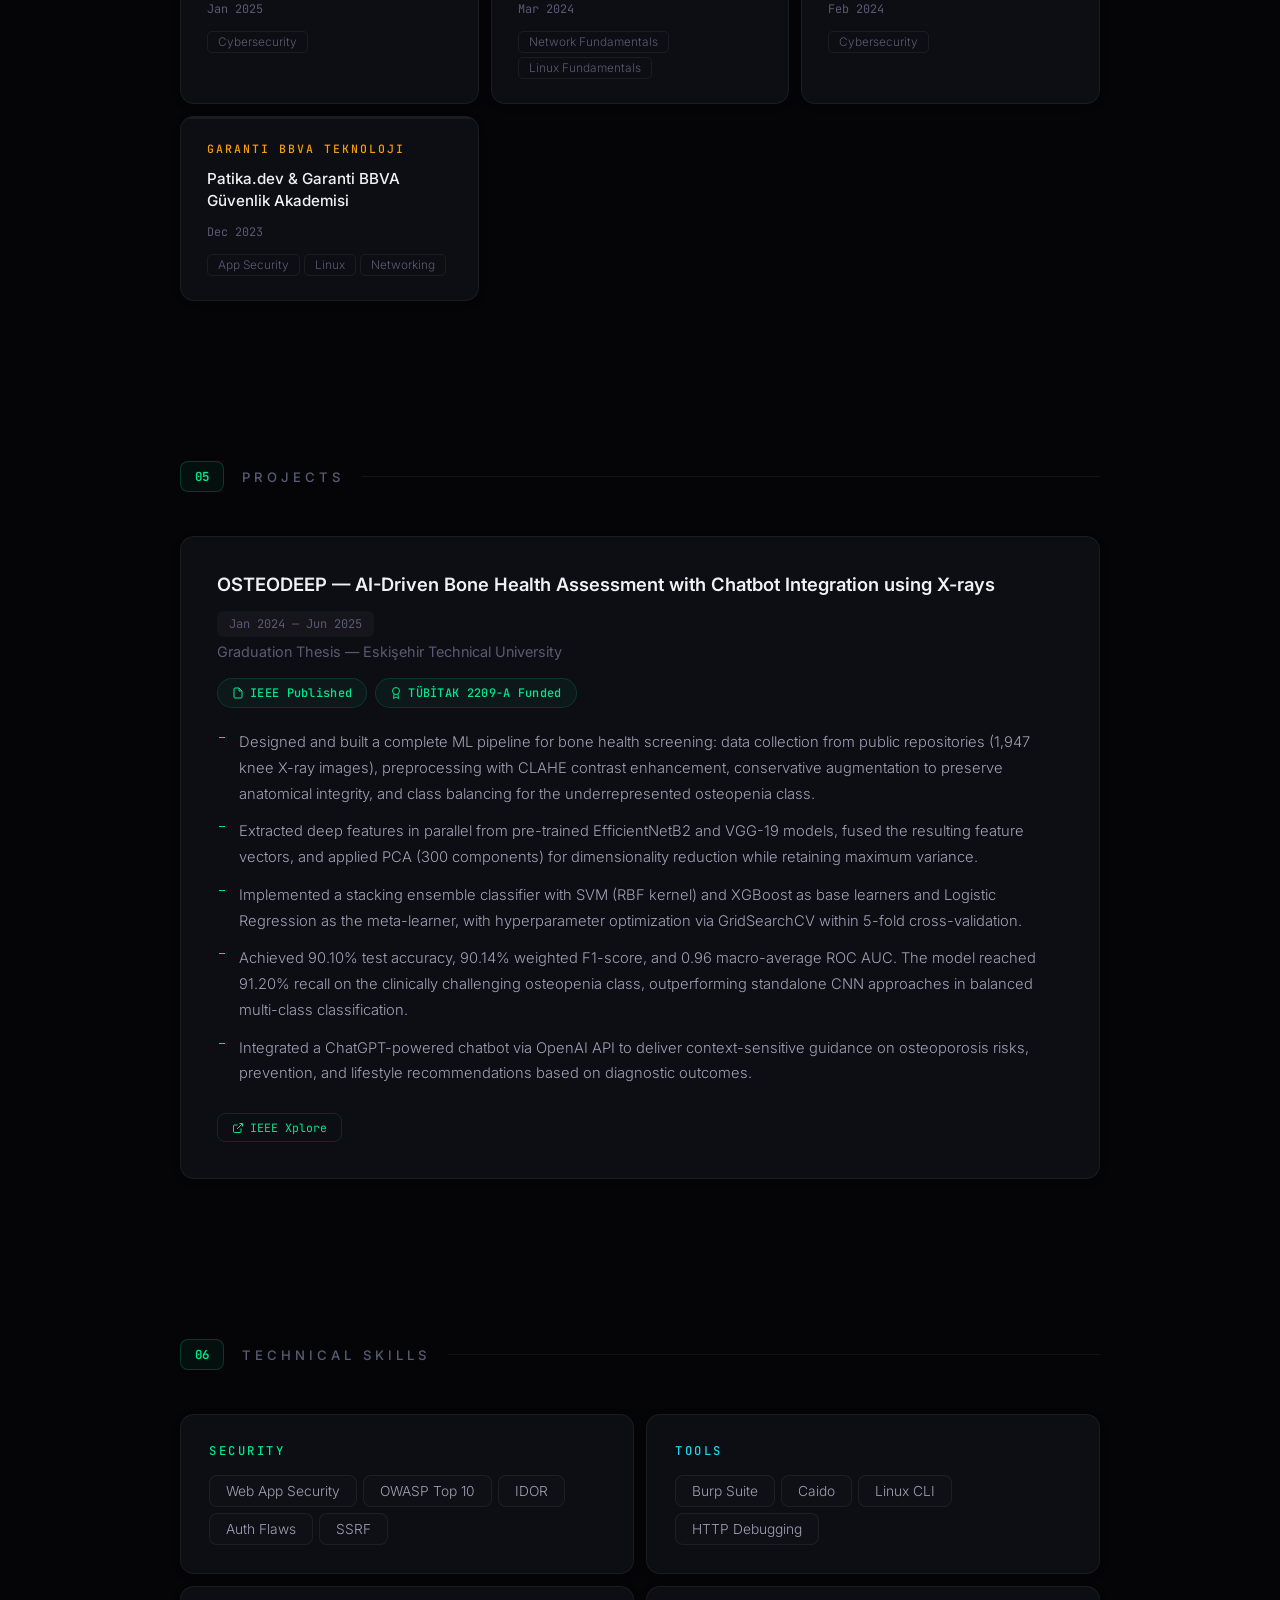
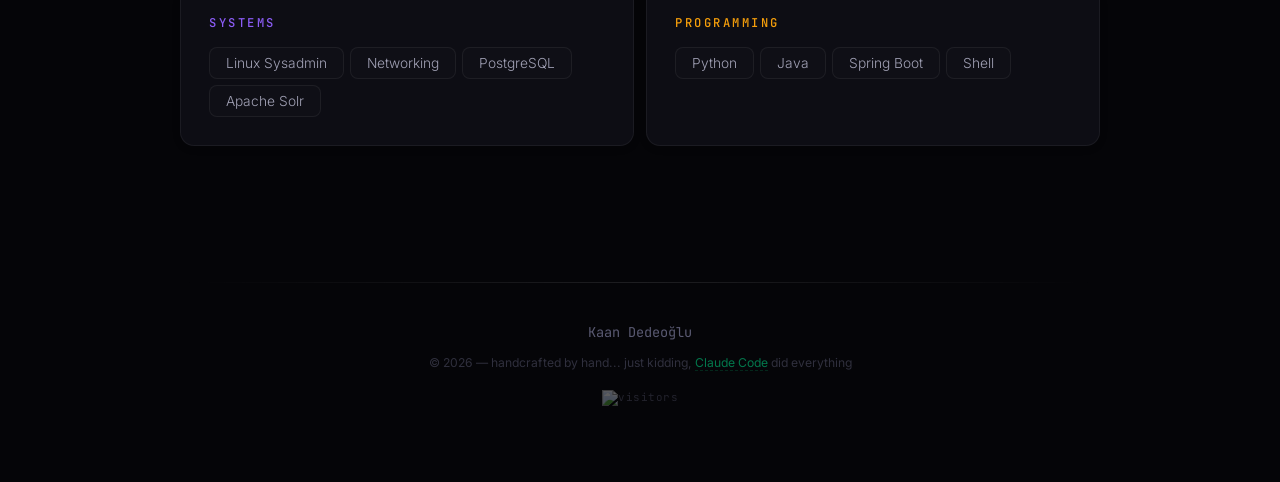
==== commit 81602291: "split into separate files, add new features and polish design - Split single HTML into index.html, s" ====
--- a/index.html
+++ b/index.html
@@ -1,500 +1,13 @@
 <!DOCTYPE html>
-<html lang="en">
+<html lang="en" data-theme="dark">
 <head>
 <meta charset="UTF-8">
 <meta name="viewport" content="width=device-width, initial-scale=1.0">
 <title>Kaan Dedeo&#287;lu</title>
-<style>
-  @import url('https://fonts.googleapis.com/css2?family=Inter:wght@300;400;500;600;700;800&family=JetBrains+Mono:wght@300;400;500;700&display=swap');
-
-  *{margin:0;padding:0;box-sizing:border-box}
-
-  :root{
-    --bg:#050508;
-    --bg2:#08080d;
-    --surface:#0d0d14;
-    --surface2:#111119;
-    --border:rgba(255,255,255,0.06);
-    --border-h:rgba(255,255,255,0.10);
-    --accent:#00e88f;
-    --accent-dim:#00c478;
-    --accent-bg:rgba(0,232,143,0.05);
-    --accent-bg2:rgba(0,232,143,0.08);
-    --cyan:#22d3ee;
-    --amber:#f59e0b;
-    --amber-bg:rgba(245,158,11,0.06);
-    --violet:#8b5cf6;
-    --rose:#f43f5e;
-    --white:#f0f0f5;
-    --text:#a1a1b5;
-    --text-dim:#5a5a72;
-    --mono:'JetBrains Mono',monospace;
-    --sans:'Inter',-apple-system,BlinkMacSystemFont,sans-serif;
-  }
-
-  html{scroll-behavior:smooth}
-
-  body{
-    background:var(--bg);
-    color:var(--text);
-    font-family:var(--sans);
-    min-height:100vh;
-    -webkit-font-smoothing:antialiased;
-  }
-
-  ::selection{background:rgba(0,232,143,0.15);color:var(--accent)}
-
-  /* --- GRAIN OVERLAY --- */
-  .grain{
-    position:fixed;inset:0;pointer-events:none;z-index:1000;
-    opacity:0.025;
-    background-image:url("data:image/svg+xml,%3Csvg viewBox='0 0 256 256' xmlns='http://www.w3.org/2000/svg'%3E%3Cfilter id='n'%3E%3CfeTurbulence type='fractalNoise' baseFrequency='0.9' numOctaves='4' stitchTiles='stitch'/%3E%3C/filter%3E%3Crect width='100%25' height='100%25' filter='url(%23n)'/%3E%3C/svg%3E");
-    background-repeat:repeat;
-  }
-
-  /* --- GLOW BLOB --- */
-  .glow{
-    position:fixed;
-    width:600px;height:600px;
-    border-radius:50%;
-    background:radial-gradient(circle,rgba(0,232,143,0.04) 0%,transparent 70%);
-    pointer-events:none;
-    z-index:0;
-    transition:transform 0.3s ease-out;
-    top:-300px;left:-300px;
-  }
-
-  /* --- NAV --- */
-  nav{
-    position:fixed;top:0;left:0;right:0;z-index:100;
-    background:rgba(5,5,8,0.8);
-    backdrop-filter:blur(20px) saturate(1.2);
-    border-bottom:1px solid var(--border);
-  }
-
-  .nav-inner{
-    max-width:900px;margin:0 auto;
-    display:flex;align-items:center;justify-content:space-between;
-    height:56px;padding:0 32px;
-  }
-
-  .nav-brand{
-    font-family:var(--mono);font-size:0.82rem;font-weight:700;
-    color:var(--accent);text-decoration:none;
-    display:flex;align-items:center;gap:8px;
-  }
-
-  .nav-brand .bar{
-    width:3px;height:16px;background:var(--accent);border-radius:2px;
-    animation:nav-pulse 2s ease-in-out infinite;
-  }
-
-  @keyframes nav-pulse{
-    0%,100%{opacity:1}
-    50%{opacity:0.3}
-  }
-
-  .nav-links{display:flex;gap:8px;list-style:none}
-
-  .nav-links a{
-    font-size:0.75rem;color:var(--text-dim);text-decoration:none;
-    padding:6px 12px;border-radius:6px;
-    transition:all 0.2s;letter-spacing:0.3px;
-  }
-
-  .nav-links a:hover{color:var(--white);background:rgba(255,255,255,0.04)}
-
-  /* --- HERO --- */
-  .hero{
-    max-width:900px;margin:0 auto;
-    padding:140px 32px 80px;
-    position:relative;z-index:1;
-  }
-
-  .hero-tag{
-    font-family:var(--mono);font-size:0.7rem;
-    color:var(--accent);letter-spacing:2px;text-transform:uppercase;
-    margin-bottom:24px;
-    display:flex;align-items:center;gap:10px;
-  }
-
-  .hero-tag .dot{
-    width:6px;height:6px;background:var(--accent);border-radius:50%;
-    box-shadow:0 0 12px rgba(0,232,143,0.4);
-    animation:dot-glow 2.5s ease-in-out infinite;
-  }
-
-  @keyframes dot-glow{
-    0%,100%{box-shadow:0 0 12px rgba(0,232,143,0.4)}
-    50%{box-shadow:0 0 24px rgba(0,232,143,0.15)}
-  }
-
-  .hero-row{
-    display:flex;align-items:center;gap:24px;
-    margin-bottom:24px;
-  }
-
-  .avatar{
-    width:96px;height:96px;
-    border-radius:50%;
-    border:2px solid var(--accent);
-    object-fit:cover;
-    flex-shrink:0;
-    box-shadow:0 0 20px rgba(0,232,143,0.12);
-  }
-
-  .hero h1{
-    font-size:clamp(2.5rem,6vw,4rem);font-weight:800;
-    color:var(--white);letter-spacing:-2px;line-height:1.05;
-    margin-bottom:0;
-  }
-
-  .hero-desc{
-    font-size:1.1rem;color:var(--text);line-height:1.75;
-    max-width:620px;font-weight:300;
-  }
-
-  .hero-contacts{
-    margin-top:36px;display:flex;flex-wrap:wrap;gap:10px;
-  }
-
-  .h-link{
-    display:inline-flex;align-items:center;gap:8px;
-    font-family:var(--mono);font-size:0.76rem;
-    color:var(--text-dim);text-decoration:none;
-    padding:10px 18px;
-    border:1px solid var(--border);border-radius:8px;
-    transition:all 0.25s;
-    background:var(--surface);
-  }
-
-  .h-link:hover{
-    border-color:var(--accent);color:var(--accent);
-    background:var(--accent-bg);
-    box-shadow:0 0 20px rgba(0,232,143,0.06);
-    transform:translateY(-1px);
-  }
-
-  .h-link svg{width:15px;height:15px;stroke:currentColor;fill:none;stroke-width:1.8;stroke-linecap:round;stroke-linejoin:round}
-
-  /* --- DIVIDER --- */
-  .divider{
-    max-width:900px;margin:0 auto;padding:0 32px;
-  }
-
-  .divider-line{
-    height:1px;
-    background:linear-gradient(90deg,transparent,var(--border-h),transparent);
-  }
-
-  /* --- SECTIONS --- */
-  .section{
-    max-width:900px;margin:0 auto;
-    padding:64px 32px;
-    position:relative;z-index:1;
-  }
-
-  .section-head{
-    margin-bottom:36px;
-    display:flex;align-items:center;gap:16px;
-  }
-
-  .section-num{
-    font-family:var(--mono);font-size:0.72rem;
-    color:var(--accent);font-weight:500;
-    padding:4px 10px;
-    border:1px solid rgba(0,232,143,0.15);border-radius:6px;
-    background:var(--accent-bg);
-  }
-
-  .section-title{
-    font-size:0.72rem;text-transform:uppercase;letter-spacing:3px;
-    color:var(--text-dim);font-weight:500;
-  }
-
-  .section-line{flex:1;height:1px;background:var(--border)}
-
-  /* --- TIMELINE CARDS --- */
-  .timeline{position:relative;padding-left:24px}
-
-  .timeline::before{
-    content:'';position:absolute;left:0;top:8px;bottom:8px;
-    width:1px;
-    background:linear-gradient(180deg,var(--accent),var(--border),transparent);
-  }
-
-  .t-card{
-    background:var(--surface);
-    border:1px solid var(--border);border-radius:12px;
-    padding:28px;margin-bottom:16px;
-    transition:all 0.3s;position:relative;
-  }
-
-  .t-card::before{
-    content:'';position:absolute;
-    left:-28px;top:32px;
-    width:9px;height:9px;border-radius:50%;
-    background:var(--bg);border:2px solid var(--accent);
-    transition:all 0.3s;
-  }
-
-  .t-card:hover{
-    border-color:var(--border-h);
-    background:var(--surface2);
-    transform:translateX(4px);
-  }
-
-  .t-card:hover::before{
-    background:var(--accent);
-    box-shadow:0 0 12px rgba(0,232,143,0.3);
-  }
-
-  .t-top{
-    display:flex;justify-content:space-between;align-items:flex-start;
-    gap:16px;margin-bottom:6px;flex-wrap:wrap;
-  }
-
-  .t-title{font-size:1.05rem;font-weight:600;color:var(--white)}
-
-  .t-date{
-    font-family:var(--mono);font-size:0.7rem;
-    color:var(--text-dim);white-space:nowrap;
-    padding:4px 10px;border-radius:6px;
-    background:rgba(255,255,255,0.03);
-  }
-
-  .t-org{font-size:0.85rem;color:var(--text-dim);margin-bottom:16px}
-
-  .t-items{list-style:none;padding:0}
-
-  .t-items li{
-    font-size:0.84rem;color:var(--text);line-height:1.7;
-    padding:5px 0 5px 20px;position:relative;font-weight:300;
-  }
-
-  .t-items li::before{
-    content:'';position:absolute;left:2px;top:13px;
-    width:6px;height:1px;background:var(--accent);
-  }
-
-  /* --- BADGES --- */
-  .badge{
-    display:inline-flex;align-items:center;gap:5px;
-    font-family:var(--mono);font-size:0.68rem;
-    padding:4px 12px;border-radius:20px;
-    letter-spacing:0.3px;font-weight:500;
-  }
-
-  .badge.gold{background:var(--amber-bg);color:var(--amber);border:1px solid rgba(245,158,11,0.15)}
-  .badge.green{background:var(--accent-bg);color:var(--accent);border:1px solid rgba(0,232,143,0.15)}
-
-  .badge svg{width:12px;height:12px;stroke:currentColor;fill:none;stroke-width:2}
-
-  /* --- PROJECT CARD --- */
-  .proj-card{
-    background:var(--surface);
-    border:1px solid var(--border);border-radius:12px;
-    padding:32px;transition:all 0.3s;
-    position:relative;overflow:hidden;
-  }
-
-  .proj-card::after{
-    content:'';position:absolute;top:0;left:0;right:0;
-    height:2px;
-    background:linear-gradient(90deg,var(--accent),var(--cyan),var(--accent));
-    background-size:200% 100%;
-    animation:shimmer 4s linear infinite;
-    opacity:0;transition:opacity 0.3s;
-  }
-
-  .proj-card:hover::after{opacity:1}
-
-  .proj-card:hover{
-    border-color:var(--border-h);
-    background:var(--surface2);
-  }
-
-  @keyframes shimmer{
-    0%{background-position:-200% 0}
-    100%{background-position:200% 0}
-  }
-
-  .proj-badges{display:flex;flex-wrap:wrap;gap:8px;margin:12px 0 16px}
-
-  .proj-links{display:flex;flex-wrap:wrap;gap:10px;margin-top:20px}
-
-  .proj-link{
-    font-family:var(--mono);font-size:0.72rem;
-    color:var(--accent);text-decoration:none;
-    padding:6px 14px;
-    border:1px solid rgba(0,232,143,0.15);border-radius:8px;
-    transition:all 0.25s;display:inline-flex;align-items:center;gap:6px;
-  }
-
-  .proj-link:hover{
-    background:var(--accent-bg);border-color:var(--accent);
-    transform:translateY(-1px);
-    box-shadow:0 4px 12px rgba(0,232,143,0.08);
-  }
-
-  .proj-link svg{width:12px;height:12px;stroke:currentColor;fill:none;stroke-width:2}
-
-  /* --- CERTS GRID --- */
-  .certs-grid{
-    display:grid;
-    grid-template-columns:repeat(auto-fill,minmax(260px,1fr));
-    gap:12px;
-  }
-
-  .cert-card{
-    background:var(--surface);
-    border:1px solid var(--border);border-radius:12px;
-    padding:20px 22px;
-    transition:all 0.3s;
-    display:flex;flex-direction:column;gap:10px;
-    position:relative;overflow:hidden;
-  }
-
-  .cert-card:hover{
-    border-color:var(--border-h);background:var(--surface2);
-    transform:translateY(-2px);
-    box-shadow:0 8px 24px rgba(0,0,0,0.2);
-  }
-
-  .cert-card::before{
-    content:'';position:absolute;top:0;left:0;
-    width:100%;height:2px;
-    background:var(--border);
-    transition:background 0.3s;
-  }
-
-  .cert-card:hover::before{background:var(--accent)}
-
-  .cert-issuer{
-    font-family:var(--mono);font-size:0.65rem;
-    text-transform:uppercase;letter-spacing:1.5px;
-    font-weight:500;
-  }
-
-  .cert-issuer.wiz{color:var(--accent)}
-  .cert-issuer.udemy{color:var(--violet)}
-  .cert-issuer.cisco{color:var(--cyan)}
-  .cert-issuer.thm{color:var(--rose)}
-  .cert-issuer.garanti{color:var(--amber)}
-
-  .cert-name{
-    font-size:0.88rem;font-weight:500;color:var(--white);
-    line-height:1.4;
-  }
-
-  .cert-date{
-    font-family:var(--mono);font-size:0.68rem;
-    color:var(--text-dim);
-  }
-
-  .cert-skills{
-    display:flex;flex-wrap:wrap;gap:4px;margin-top:2px;
-  }
-
-  .cert-skill{
-    font-size:0.68rem;color:var(--text-dim);
-    padding:2px 8px;
-    border:1px solid var(--border);border-radius:4px;
-    font-weight:300;
-  }
-
-  /* --- SKILLS --- */
-  .skills-grid{
-    display:grid;
-    grid-template-columns:repeat(2,1fr);
-    gap:12px;
-  }
-
-  .sk-card{
-    background:var(--surface);
-    border:1px solid var(--border);border-radius:12px;
-    padding:24px;transition:all 0.3s;
-  }
-
-  .sk-card:hover{border-color:var(--border-h);background:var(--surface2)}
-
-  .sk-label{
-    font-family:var(--mono);font-size:0.68rem;
-    text-transform:uppercase;letter-spacing:2px;
-    margin-bottom:14px;font-weight:500;
-  }
-
-  .sk-label.sec{color:var(--accent)}
-  .sk-label.tool{color:var(--cyan)}
-  .sk-label.sys{color:var(--violet)}
-  .sk-label.prog{color:var(--amber)}
-
-  .sk-tags{display:flex;flex-wrap:wrap;gap:6px}
-
-  .sk-tag{
-    font-size:0.78rem;color:var(--text);
-    padding:5px 12px;
-    border:1px solid var(--border);border-radius:6px;
-    font-weight:300;transition:all 0.2s;
-    background:rgba(255,255,255,0.01);
-  }
-
-  .sk-tag:hover{border-color:var(--border-h);color:var(--white);background:rgba(255,255,255,0.03)}
-
-  /* --- FOOTER --- */
-  footer{
-    max-width:900px;margin:0 auto;
-    padding:48px 32px 64px;
-    text-align:center;
-    position:relative;z-index:1;
-  }
-
-  .footer-line{
-    height:1px;margin-bottom:40px;
-    background:linear-gradient(90deg,transparent,var(--border-h),transparent);
-  }
-
-  .footer-name{
-    font-family:var(--mono);font-size:0.78rem;
-    color:var(--text-dim);margin-bottom:12px;
-  }
-
-  .footer-copy{
-    font-size:0.7rem;color:var(--text-dim);
-    opacity:0.5;
-  }
-
-  /* --- SCROLL REVEAL --- */
-  .reveal{
-    opacity:0;transform:translateY(20px);
-    transition:opacity 0.7s ease,transform 0.7s ease;
-  }
-
-  .reveal.visible{opacity:1;transform:translateY(0)}
-
-  /* --- RESPONSIVE --- */
-  @media(max-width:768px){
-    .hero{padding:120px 20px 60px}
-    .section{padding:48px 20px}
-    .nav-inner{padding:0 20px}
-    .nav-links a{padding:6px 8px;font-size:0.7rem}
-    .skills-grid{grid-template-columns:1fr}
-    .certs-grid{grid-template-columns:1fr}
-    .t-top{flex-direction:column;gap:6px}
-    .hero h1{letter-spacing:-1px}
-    .timeline{padding-left:20px}
-    .t-card::before{left:-24px}
-  }
-
-  @media(max-width:480px){
-    .nav-links{gap:2px}
-    .nav-links a{padding:6px 6px;font-size:0.65rem}
-    .hero-contacts{flex-direction:column}
-    .h-link{justify-content:center}
-  }
-</style>
+<link rel="stylesheet" href="style.css">
 </head>
 <body>
+  <div class="scroll-progress" id="scrollProgress"></div>
   <div class="grain"></div>
   <div class="glow" id="glow"></div>
 
@@ -502,24 +15,32 @@
   <nav>
     <div class="nav-inner">
       <a href="#" class="nav-brand"><span class="bar"></span> Kaan Dedeo&#287;lu</a>
-      <ul class="nav-links">
-        <li><a href="#experience">Experience</a></li>
-        <li><a href="#training">Training</a></li>
-        <li><a href="#certs">Certs</a></li>
-        <li><a href="#projects">Projects</a></li>
-        <li><a href="#skills">Skills</a></li>
-      </ul>
+      <div class="nav-right">
+        <ul class="nav-links">
+          <li><a href="#experience" data-i18n="nav-exp">Experience</a></li>
+          <li><a href="#training" data-i18n="nav-training">Training</a></li>
+          <li><a href="#certs" data-i18n="nav-certs">Certs</a></li>
+          <li><a href="#projects" data-i18n="nav-projects">Projects</a></li>
+          <li><a href="#skills" data-i18n="nav-skills">Skills</a></li>
+        </ul>
+        <div class="nav-toggles">
+          <button id="langToggle" class="toggle-btn">TR</button>
+          <button id="themeToggle" class="toggle-btn" aria-label="Toggle theme">
+            <svg id="themeIcon" viewBox="0 0 24 24"><circle cx="12" cy="12" r="5"/><line x1="12" y1="1" x2="12" y2="3"/><line x1="12" y1="21" x2="12" y2="23"/><line x1="4.22" y1="4.22" x2="5.64" y2="5.64"/><line x1="18.36" y1="18.36" x2="19.78" y2="19.78"/><line x1="1" y1="12" x2="3" y2="12"/><line x1="21" y1="12" x2="23" y2="12"/><line x1="4.22" y1="19.78" x2="5.64" y2="18.36"/><line x1="18.36" y1="5.64" x2="19.78" y2="4.22"/></svg>
+          </button>
+        </div>
+      </div>
     </div>
   </nav>
 
   <!-- HERO -->
   <section class="hero reveal">
-    <div class="hero-tag"><span class="dot"></span> Open to opportunities</div>
+    <div class="hero-tag"><span class="dot"></span> <span data-i18n="hero-tag">Open to opportunities</span></div>
     <div class="hero-row">
       <img src="pp.png" alt="Kaan Dedeo&#287;lu" class="avatar">
-      <h1>Kaan Dedeo&#287;lu</h1>
-    </div>
-    <p class="hero-desc">
+      <h1 id="heroName">Kaan Dedeo&#287;lu</h1>
+    </div>
+    <p class="hero-desc" data-i18n="hero-desc">
       Computer Engineering graduate with a strong foundation in Linux systems, networking, and application security. Backed by hands-on internship experience, an IEEE-published research project, and continuous investment in offensive security training.
     </p>
     <div class="hero-contacts">
@@ -531,6 +52,10 @@
         <svg viewBox="0 0 24 24"><path d="M16 8a6 6 0 0 1 6 6v7h-4v-7a2 2 0 0 0-2-2 2 2 0 0 0-2 2v7h-4v-7a6 6 0 0 1 6-6z"/><rect x="2" y="9" width="4" height="12"/><circle cx="4" cy="4" r="2"/></svg>
         LinkedIn
       </a>
+      <button id="pdfBtn" class="pdf-btn" data-i18n="pdf-btn">
+        <svg viewBox="0 0 24 24"><path d="M14 2H6a2 2 0 0 0-2 2v16a2 2 0 0 0 2 2h12a2 2 0 0 0 2-2V8z"/><polyline points="14 2 14 8 20 8"/><line x1="16" y1="13" x2="8" y2="13"/><line x1="16" y1="17" x2="8" y2="17"/><polyline points="10 9 9 9 8 9"/></svg>
+        Save as PDF
+      </button>
     </div>
   </section>
 
@@ -540,23 +65,23 @@
   <section class="section reveal">
     <div class="section-head">
       <span class="section-num">01</span>
-      <span class="section-title">Education</span>
+      <span class="section-title" data-i18n="sec-edu">Education</span>
       <div class="section-line"></div>
     </div>
     <div class="timeline">
       <div class="t-card">
         <div class="t-top">
-          <div class="t-title">BSc in Computer Engineering</div>
+          <div class="t-title" data-i18n="edu-bsc">BSc in Computer Engineering</div>
           <div class="t-date">Sep 2020 &#8212; Jun 2025</div>
         </div>
-        <div class="t-org">Eski&#351;ehir Technical University, Turkey &mdash; Language of Instruction: English</div>
+        <div class="t-org" data-i18n="edu-bsc-org">Eski&#351;ehir Technical University, Turkey &mdash; Language of Instruction: English</div>
       </div>
       <div class="t-card">
         <div class="t-top">
           <div class="t-title">Prof. Dr. Fuat Sezgin Fen Lisesi</div>
           <div class="t-date">Sep 2016 &#8212; Jun 2020</div>
         </div>
-        <div class="t-org">Science High School &mdash; Silivri, Istanbul, Turkey</div>
+        <div class="t-org" data-i18n="edu-hs-org">Science High School &mdash; Silivri, Istanbul, Turkey</div>
       </div>
     </div>
   </section>
@@ -565,34 +90,34 @@
   <section id="experience" class="section reveal">
     <div class="section-head">
       <span class="section-num">02</span>
-      <span class="section-title">Experience</span>
+      <span class="section-title" data-i18n="sec-exp">Experience</span>
       <div class="section-line"></div>
     </div>
     <div class="timeline">
       <div class="t-card">
         <div class="t-top">
-          <div class="t-title">IT Systems Intern</div>
+          <div class="t-title" data-i18n="exp-estu-title">IT Systems Intern</div>
           <div class="t-date">Oct &#8212; Dec 2024</div>
         </div>
-        <div class="t-org">Eski&#351;ehir Technical University &mdash; IT Department, Systems &amp; Networking</div>
+        <div class="t-org" data-i18n="exp-estu-org">Eski&#351;ehir Technical University &mdash; IT Department, Systems &amp; Networking</div>
         <ul class="t-items">
-          <li>Worked in a team of three interns to install and configure DSpace 8 for the university&#8217;s digital library. Installed Java 17, Maven, Ant, PostgreSQL, and Apache Solr on an Ubuntu 22.04 VM provisioned by the IT staff.</li>
-          <li>Set up the PostgreSQL database: created a dedicated DSpace user, configured connection security (pg_hba.conf, MD5 auth), and enabled the pgcrypto extension for UUID support.</li>
-          <li>Configured Apache Solr cores for DSpace search, integrated MaxMind GeoIP for usage statistics, and ran the application as a Spring Boot JAR with custom properties and logging.</li>
-          <li>Configured HTTPS access through Apache HTTPD as a reverse proxy with a Let&#8217;s Encrypt certificate, and set up cron jobs for daily indexing, media filtering, and checksum verification.</li>
+          <li data-i18n="exp-estu-1">Worked in a team of three interns to install and configure DSpace 8 for the university&#8217;s digital library. Installed Java 17, Maven, Ant, PostgreSQL, and Apache Solr on an Ubuntu 22.04 VM provisioned by the IT staff.</li>
+          <li data-i18n="exp-estu-2">Set up the PostgreSQL database: created a dedicated DSpace user, configured connection security (pg_hba.conf, MD5 auth), and enabled the pgcrypto extension for UUID support.</li>
+          <li data-i18n="exp-estu-3">Configured Apache Solr cores for DSpace search, integrated MaxMind GeoIP for usage statistics, and ran the application as a Spring Boot JAR with custom properties and logging.</li>
+          <li data-i18n="exp-estu-4">Configured HTTPS access through Apache HTTPD as a reverse proxy with a Let&#8217;s Encrypt certificate, and set up cron jobs for daily indexing, media filtering, and checksum verification.</li>
         </ul>
       </div>
       <div class="t-card">
         <div class="t-top">
-          <div class="t-title">IT Systems Intern</div>
+          <div class="t-title" data-i18n="exp-creen-title">IT Systems Intern</div>
           <div class="t-date">Jul &#8212; Aug 2024</div>
         </div>
-        <div class="t-org">Creentech &mdash; Istanbul, Turkey &mdash; Systems &amp; Network Department</div>
+        <div class="t-org" data-i18n="exp-creen-org">Creentech &mdash; Istanbul, Turkey &mdash; Systems &amp; Network Department</div>
         <ul class="t-items">
-          <li>Installed Debian from scratch and practiced daily Linux administration: user management, file permissions, sudo configuration, package management with APT, and service control with systemctl.</li>
-          <li>Wrote basic Bash scripts, set up cron jobs for scheduled tasks, and learned process management, disk usage monitoring, and text processing tools (grep, awk, find).</li>
-          <li>Assisted in configuring Fortinet equipment alongside the network team: FortiGate firewall policies, VLAN setup, static routing, web filtering, and AP/switch integration.</li>
-          <li>Observed production monitoring (Grafana, Zabbix), virtualization platforms (VirtualBox, VMware, Nutanix), and Active Directory management. Toured Casper Ness Data Center to study physical infrastructure.</li>
+          <li data-i18n="exp-creen-1">Installed Debian from scratch and practiced daily Linux administration: user management, file permissions, sudo configuration, package management with APT, and service control with systemctl.</li>
+          <li data-i18n="exp-creen-2">Wrote basic Bash scripts, set up cron jobs for scheduled tasks, and learned process management, disk usage monitoring, and text processing tools (grep, awk, find).</li>
+          <li data-i18n="exp-creen-3">Assisted in configuring Fortinet equipment alongside the network team: FortiGate firewall policies, VLAN setup, static routing, web filtering, and AP/switch integration.</li>
+          <li data-i18n="exp-creen-4">Observed production monitoring (Grafana, Zabbix), virtualization platforms (VirtualBox, VMware, Nutanix), and Active Directory management. Toured Casper Ness Data Center to study physical infrastructure.</li>
         </ul>
       </div>
     </div>
@@ -602,25 +127,25 @@
   <section id="training" class="section reveal">
     <div class="section-head">
       <span class="section-num">03</span>
-      <span class="section-title">Training &amp; Development</span>
+      <span class="section-title" data-i18n="sec-training">Training &amp; Development</span>
       <div class="section-line"></div>
     </div>
     <div class="timeline">
       <div class="t-card">
         <div class="t-top">
-          <div class="t-title">Garanti BBVA Technology Security Academy</div>
+          <div class="t-title" data-i18n="tr-title">Garanti BBVA Technology Security Academy</div>
           <div class="t-date">Dec 2023</div>
         </div>
-        <div class="t-org">Enterprise Technology &amp; Cybersecurity Training Program &#8212; Patika.dev</div>
+        <div class="t-org" data-i18n="tr-org">Enterprise Technology &amp; Cybersecurity Training Program &#8212; Patika.dev</div>
         <ul class="t-items">
           <li>
             <span class="badge gold">
               <svg viewBox="0 0 24 24"><polygon points="12 2 15.09 8.26 22 9.27 17 14.14 18.18 21.02 12 17.77 5.82 21.02 7 14.14 2 9.27 8.91 8.26 12 2"/></svg>
-              Selected top 20 out of ~2,000 applicants
+              <span data-i18n="tr-badge">Selected top 20 out of ~2,000 applicants</span>
             </span>
           </li>
-          <li>Intensive program covering Linux internals, network protocols, and enterprise application security.</li>
-          <li>Practiced threat modeling, access control design, and secure architecture review on real-world enterprise systems.</li>
+          <li data-i18n="tr-1">Intensive program covering Linux internals, network protocols, and enterprise application security.</li>
+          <li data-i18n="tr-2">Practiced threat modeling, access control design, and secure architecture review on real-world enterprise systems.</li>
         </ul>
       </div>
     </div>
@@ -630,11 +155,10 @@
   <section id="certs" class="section reveal">
     <div class="section-head">
       <span class="section-num">04</span>
-      <span class="section-title">Certifications</span>
+      <span class="section-title" data-i18n="sec-certs">Certifications</span>
       <div class="section-line"></div>
     </div>
     <div class="certs-grid">
-
       <div class="cert-card">
         <div class="cert-issuer wiz">Wiz</div>
         <div class="cert-name">Bug Bounty Masterclass</div>
@@ -645,7 +169,6 @@
           <span class="cert-skill">Bug Bounty</span>
         </div>
       </div>
-
       <div class="cert-card">
         <div class="cert-issuer udemy">Udemy</div>
         <div class="cert-name">S&#305;f&#305;rdan Bug Bounty ve Web Uygulama G&#252;venli&#287;i</div>
@@ -655,7 +178,6 @@
           <span class="cert-skill">OWASP Top 10</span>
         </div>
       </div>
-
       <div class="cert-card">
         <div class="cert-issuer cisco">Cisco</div>
         <div class="cert-name">NDG Linux Unhatched</div>
@@ -664,7 +186,6 @@
           <span class="cert-skill">Linux</span>
         </div>
       </div>
-
       <div class="cert-card">
         <div class="cert-issuer cisco">Cisco</div>
         <div class="cert-name">Introduction to Cybersecurity</div>
@@ -673,7 +194,6 @@
           <span class="cert-skill">Cybersecurity</span>
         </div>
       </div>
-
       <div class="cert-card">
         <div class="cert-issuer thm">TryHackMe</div>
         <div class="cert-name">Pre Security</div>
@@ -683,7 +203,6 @@
           <span class="cert-skill">Linux Fundamentals</span>
         </div>
       </div>
-
       <div class="cert-card">
         <div class="cert-issuer thm">TryHackMe</div>
         <div class="cert-name">Introduction to Cyber Security</div>
@@ -692,7 +211,6 @@
           <span class="cert-skill">Cybersecurity</span>
         </div>
       </div>
-
       <div class="cert-card">
         <div class="cert-issuer garanti">Garanti BBVA Teknoloji</div>
         <div class="cert-name">Patika.dev &amp; Garanti BBVA G&#252;venlik Akademisi</div>
@@ -703,7 +221,6 @@
           <span class="cert-skill">Networking</span>
         </div>
       </div>
-
     </div>
   </section>
 
@@ -711,31 +228,31 @@
   <section id="projects" class="section reveal">
     <div class="section-head">
       <span class="section-num">05</span>
-      <span class="section-title">Projects</span>
+      <span class="section-title" data-i18n="sec-projects">Projects</span>
       <div class="section-line"></div>
     </div>
     <div class="proj-card">
       <div class="t-top">
-        <div class="t-title">OSTEODEEP &mdash; AI-Driven Bone Health Assessment with Chatbot Integration using X-rays</div>
+        <div class="t-title" data-i18n="proj-title">OSTEODEEP &mdash; AI-Driven Bone Health Assessment with Chatbot Integration using X-rays</div>
         <div class="t-date">Jan 2024 &#8212; Jun 2025</div>
       </div>
-      <div class="t-org">Graduation Thesis &mdash; Eski&#351;ehir Technical University</div>
+      <div class="t-org" data-i18n="proj-org">Graduation Thesis &mdash; Eski&#351;ehir Technical University</div>
       <div class="proj-badges">
         <span class="badge green">
           <svg viewBox="0 0 24 24"><path d="M14 2H6a2 2 0 0 0-2 2v16a2 2 0 0 0 2 2h12a2 2 0 0 0 2-2V8z"/><polyline points="14 2 14 8 20 8"/></svg>
-          IEEE Published
+          <span data-i18n="proj-ieee">IEEE Published</span>
         </span>
         <span class="badge green">
           <svg viewBox="0 0 24 24"><circle cx="12" cy="8" r="7"/><polyline points="8.21 13.89 7 23 12 20 17 23 15.79 13.88"/></svg>
-          T&#220;B&#304;TAK 2209-A Funded
+          <span data-i18n="proj-tubitak">T&#220;B&#304;TAK 2209-A Funded</span>
         </span>
       </div>
       <ul class="t-items">
-        <li>Designed and built a complete ML pipeline for bone health screening: data collection from public repositories (1,947 knee X-ray images), preprocessing with CLAHE contrast enhancement, conservative augmentation to preserve anatomical integrity, and class balancing for the underrepresented osteopenia class.</li>
-        <li>Extracted deep features in parallel from pre-trained EfficientNetB2 and VGG-19 models, fused the resulting feature vectors, and applied PCA (300 components) for dimensionality reduction while retaining maximum variance.</li>
-        <li>Implemented a stacking ensemble classifier with SVM (RBF kernel) and XGBoost as base learners and Logistic Regression as the meta-learner, with hyperparameter optimization via GridSearchCV within 5-fold cross-validation.</li>
-        <li>Achieved 90.10% test accuracy, 90.14% weighted F1-score, and 0.96 macro-average ROC AUC. The model reached 91.20% recall on the clinically challenging osteopenia class, outperforming standalone CNN approaches in balanced multi-class classification.</li>
-        <li>Integrated a ChatGPT-powered chatbot via OpenAI API to deliver context-sensitive guidance on osteoporosis risks, prevention, and lifestyle recommendations based on diagnostic outcomes.</li>
+        <li data-i18n="proj-1">Designed and built a complete ML pipeline for bone health screening: data collection from public repositories (1,947 knee X-ray images), preprocessing with CLAHE contrast enhancement, conservative augmentation to preserve anatomical integrity, and class balancing for the underrepresented osteopenia class.</li>
+        <li data-i18n="proj-2">Extracted deep features in parallel from pre-trained EfficientNetB2 and VGG-19 models, fused the resulting feature vectors, and applied PCA (300 components) for dimensionality reduction while retaining maximum variance.</li>
+        <li data-i18n="proj-3">Implemented a stacking ensemble classifier with SVM (RBF kernel) and XGBoost as base learners and Logistic Regression as the meta-learner, with hyperparameter optimization via GridSearchCV within 5-fold cross-validation.</li>
+        <li data-i18n="proj-4">Achieved 90.10% test accuracy, 90.14% weighted F1-score, and 0.96 macro-average ROC AUC. The model reached 91.20% recall on the clinically challenging osteopenia class, outperforming standalone CNN approaches in balanced multi-class classification.</li>
+        <li data-i18n="proj-5">Integrated a ChatGPT-powered chatbot via OpenAI API to deliver context-sensitive guidance on osteoporosis risks, prevention, and lifestyle recommendations based on diagnostic outcomes.</li>
       </ul>
       <div class="proj-links">
         <a href="https://ieeexplore.ieee.org/document/11208293" class="proj-link" target="_blank">
@@ -750,12 +267,12 @@
   <section id="skills" class="section reveal">
     <div class="section-head">
       <span class="section-num">06</span>
-      <span class="section-title">Technical Skills</span>
+      <span class="section-title" data-i18n="sec-skills">Technical Skills</span>
       <div class="section-line"></div>
     </div>
     <div class="skills-grid">
       <div class="sk-card">
-        <div class="sk-label sec">Security</div>
+        <div class="sk-label sec" data-i18n="sk-sec">Security</div>
         <div class="sk-tags">
           <span class="sk-tag">Web App Security</span>
           <span class="sk-tag">OWASP Top 10</span>
@@ -765,7 +282,7 @@
         </div>
       </div>
       <div class="sk-card">
-        <div class="sk-label tool">Tools</div>
+        <div class="sk-label tool" data-i18n="sk-tool">Tools</div>
         <div class="sk-tags">
           <span class="sk-tag">Burp Suite</span>
           <span class="sk-tag">Caido</span>
@@ -774,7 +291,7 @@
         </div>
       </div>
       <div class="sk-card">
-        <div class="sk-label sys">Systems</div>
+        <div class="sk-label sys" data-i18n="sk-sys">Systems</div>
         <div class="sk-tags">
           <span class="sk-tag">Linux Sysadmin</span>
           <span class="sk-tag">Networking</span>
@@ -783,7 +300,7 @@
         </div>
       </div>
       <div class="sk-card">
-        <div class="sk-label prog">Programming</div>
+        <div class="sk-label prog" data-i18n="sk-prog">Programming</div>
         <div class="sk-tags">
           <span class="sk-tag">Python</span>
           <span class="sk-tag">Java</span>
@@ -798,27 +315,15 @@
   <footer>
     <div class="footer-line"></div>
     <div class="footer-name">Kaan Dedeo&#287;lu</div>
-    <div class="footer-copy">&copy; 2026 &mdash; handcrafted by hand... just kidding, <a href="https://claude.ai/code" target="_blank" style="color:#00ff88;text-decoration:none;border-bottom:1px dashed #00ff8855;">Claude Code</a> did everything</div>
+    <div class="footer-copy">&copy; 2026 &mdash; handcrafted by hand... just kidding, <a href="https://claude.ai/code" target="_blank">Claude Code</a> did everything</div>
+    <div class="visitor-count"><img src="https://visitor-badge.laobi.icu/badge?page_id=dedeoglukaan.github.io&left_color=%23111119&right_color=%23059669&left_text=visitors" alt="visitors" style="height:20px;vertical-align:middle;opacity:0.7"></div>
   </footer>
 
-  <script>
-    const glow = document.getElementById('glow');
-    document.addEventListener('mousemove', e => {
-      glow.style.transform = `translate(${e.clientX - 300}px, ${e.clientY + window.scrollY - 300}px)`;
-    });
-
-    const obs = new IntersectionObserver(entries => {
-      entries.forEach(e => { if (e.isIntersecting) e.target.classList.add('visible'); });
-    }, { threshold: 0.08, rootMargin: '0px 0px -40px 0px' });
-
-    document.querySelectorAll('.reveal').forEach(el => obs.observe(el));
-
-    document.querySelectorAll('.nav-links a').forEach(a => {
-      a.addEventListener('click', e => {
-        e.preventDefault();
-        document.querySelector(a.getAttribute('href'))?.scrollIntoView({ behavior: 'smooth' });
-      });
-    });
-  </script>
+  <!-- BACK TO TOP -->
+  <button class="back-to-top" id="backToTop" aria-label="Back to top">
+    <svg viewBox="0 0 24 24"><polyline points="18 15 12 9 6 15"/></svg>
+  </button>
+
+  <script src="script.js"></script>
 </body>
 </html>
--- a/style.css
+++ b/style.css
@@ -0,0 +1,828 @@
+@import url('https://fonts.googleapis.com/css2?family=Inter:wght@300;400;500;600;700;800&family=JetBrains+Mono:wght@300;400;500;700&display=swap');
+
+*{margin:0;padding:0;box-sizing:border-box}
+
+:root{
+  --bg:#050508;
+  --bg2:#08080d;
+  --surface:#0d0d14;
+  --surface2:#111119;
+  --border:rgba(255,255,255,0.06);
+  --border-h:rgba(255,255,255,0.10);
+  --accent:#00e88f;
+  --accent-dim:#00c478;
+  --accent-bg:rgba(0,232,143,0.05);
+  --accent-bg2:rgba(0,232,143,0.08);
+  --cyan:#22d3ee;
+  --amber:#f59e0b;
+  --amber-bg:rgba(245,158,11,0.06);
+  --violet:#8b5cf6;
+  --rose:#f43f5e;
+  --white:#f0f0f5;
+  --text:#a1a1b5;
+  --text-dim:#5a5a72;
+  --mono:'JetBrains Mono',monospace;
+  --sans:'Inter',-apple-system,BlinkMacSystemFont,sans-serif;
+}
+
+/* --- LIGHT MODE --- */
+[data-theme="light"]{
+  --bg:#f8f9fa;
+  --bg2:#f0f1f3;
+  --surface:#ffffff;
+  --surface2:#f5f6f8;
+  --border:rgba(0,0,0,0.08);
+  --border-h:rgba(0,0,0,0.15);
+  --accent:#059669;
+  --accent-dim:#047857;
+  --accent-bg:rgba(5,150,105,0.06);
+  --accent-bg2:rgba(5,150,105,0.10);
+  --cyan:#0891b2;
+  --amber:#d97706;
+  --amber-bg:rgba(217,119,6,0.06);
+  --violet:#7c3aed;
+  --rose:#e11d48;
+  --white:#111827;
+  --text:#4b5563;
+  --text-dim:#9ca3af;
+}
+
+[data-theme="light"] .grain{opacity:0.008}
+[data-theme="light"] nav{background:rgba(248,249,250,0.85)}
+[data-theme="light"] .glow{background:radial-gradient(circle,rgba(5,150,105,0.05) 0%,transparent 70%)}
+[data-theme="light"] .cert-card:hover{box-shadow:0 12px 32px rgba(0,0,0,0.08),0 0 20px rgba(5,150,105,0.08)}
+[data-theme="light"] .scroll-progress{background:linear-gradient(90deg,#059669,#0891b2)}
+
+html{scroll-behavior:smooth}
+
+body{
+  background:var(--bg);
+  color:var(--text);
+  font-family:var(--sans);
+  min-height:100vh;
+  -webkit-font-smoothing:antialiased;
+  transition:background 0.4s,color 0.4s;
+}
+
+::selection{background:rgba(0,232,143,0.15);color:var(--accent)}
+
+/* --- SCROLL PROGRESS --- */
+.scroll-progress{
+  position:fixed;top:0;left:0;
+  height:3px;width:0%;
+  background:linear-gradient(90deg,var(--accent),var(--cyan));
+  z-index:1001;
+  transition:width 0.05s linear;
+  border-radius:0 2px 2px 0;
+}
+
+/* --- GRAIN OVERLAY --- */
+.grain{
+  position:fixed;inset:0;pointer-events:none;z-index:1000;
+  opacity:0.025;
+  background-image:url("data:image/svg+xml,%3Csvg viewBox='0 0 256 256' xmlns='http://www.w3.org/2000/svg'%3E%3Cfilter id='n'%3E%3CfeTurbulence type='fractalNoise' baseFrequency='0.9' numOctaves='4' stitchTiles='stitch'/%3E%3C/filter%3E%3Crect width='100%25' height='100%25' filter='url(%23n)'/%3E%3C/svg%3E");
+  background-repeat:repeat;
+  transition:opacity 0.4s;
+}
+
+/* --- GLOW BLOB --- */
+.glow{
+  position:fixed;
+  width:600px;height:600px;
+  border-radius:50%;
+  background:radial-gradient(circle,rgba(0,232,143,0.04) 0%,transparent 70%);
+  pointer-events:none;
+  z-index:0;
+  transition:transform 0.3s ease-out;
+  top:-300px;left:-300px;
+}
+
+/* --- NAV --- */
+nav{
+  position:fixed;top:0;left:0;right:0;z-index:100;
+  background:rgba(5,5,8,0.8);
+  backdrop-filter:blur(20px) saturate(1.2);
+  border-bottom:1px solid var(--border);
+  transition:background 0.4s;
+}
+
+.nav-inner{
+  max-width:1000px;margin:0 auto;
+  display:flex;align-items:center;justify-content:space-between;
+  height:60px;padding:0 40px;
+}
+
+.nav-brand{
+  font-family:var(--mono);font-size:0.82rem;font-weight:700;
+  color:var(--accent);text-decoration:none;
+  display:flex;align-items:center;gap:8px;
+}
+
+.nav-brand .bar{
+  width:3px;height:16px;background:var(--accent);border-radius:2px;
+  animation:nav-pulse 2s ease-in-out infinite;
+}
+
+@keyframes nav-pulse{
+  0%,100%{opacity:1}
+  50%{opacity:0.3}
+}
+
+.nav-right{display:flex;align-items:center;gap:16px}
+
+.nav-links{display:flex;gap:8px;list-style:none}
+
+.nav-links a{
+  font-size:0.8rem;color:var(--text-dim);text-decoration:none;
+  padding:8px 14px;border-radius:6px;
+  transition:all 0.2s;letter-spacing:0.3px;
+}
+
+.nav-links a:hover{color:var(--white);background:rgba(255,255,255,0.04)}
+
+.nav-links a.active{
+  color:var(--accent);
+  background:var(--accent-bg);
+}
+
+/* --- TOGGLE BUTTONS --- */
+.nav-toggles{
+  display:flex;align-items:center;gap:4px;
+}
+
+.toggle-btn{
+  font-family:var(--mono);font-size:0.68rem;
+  color:var(--text-dim);
+  background:none;border:1px solid var(--border);
+  border-radius:6px;padding:5px 10px;
+  cursor:pointer;transition:all 0.25s;
+  letter-spacing:0.3px;line-height:1;
+}
+
+.toggle-btn:hover{
+  color:var(--accent);border-color:var(--accent);
+  background:var(--accent-bg);
+}
+
+.toggle-btn.active{
+  color:var(--accent);border-color:rgba(0,232,143,0.25);
+  background:var(--accent-bg);
+}
+
+.toggle-btn svg{
+  width:14px;height:14px;stroke:currentColor;fill:none;
+  stroke-width:2;stroke-linecap:round;stroke-linejoin:round;
+  vertical-align:-2px;
+}
+
+/* --- HERO --- */
+.hero{
+  max-width:1000px;margin:0 auto;
+  padding:160px 40px 100px;
+  position:relative;z-index:1;
+}
+
+.hero-tag{
+  font-family:var(--mono);font-size:0.78rem;
+  color:var(--accent);letter-spacing:3px;text-transform:uppercase;
+  margin-bottom:28px;
+  display:flex;align-items:center;gap:10px;
+}
+
+.hero-tag .dot{
+  width:6px;height:6px;background:var(--accent);border-radius:50%;
+  box-shadow:0 0 12px rgba(0,232,143,0.4);
+  animation:dot-glow 2.5s ease-in-out infinite;
+}
+
+@keyframes dot-glow{
+  0%,100%{box-shadow:0 0 12px rgba(0,232,143,0.4)}
+  50%{box-shadow:0 0 24px rgba(0,232,143,0.15)}
+}
+
+.hero-row{
+  display:flex;align-items:center;gap:28px;
+  margin-bottom:28px;
+}
+
+.avatar{
+  width:110px;height:110px;
+  border-radius:50%;
+  border:2.5px solid var(--accent);
+  object-fit:cover;
+  flex-shrink:0;
+  box-shadow:0 0 30px rgba(0,232,143,0.15),0 0 60px rgba(0,232,143,0.05);
+}
+
+.hero h1{
+  font-size:clamp(3rem,7vw,4.5rem);font-weight:800;
+  color:var(--white);letter-spacing:-2.5px;line-height:1.05;
+  margin-bottom:0;
+  min-height:1.1em;
+}
+
+/* --- TYPEWRITER --- */
+.typewriter-cursor{
+  display:inline-block;
+  width:3px;height:0.9em;
+  background:var(--accent);
+  margin-left:4px;
+  vertical-align:baseline;
+  animation:blink-cursor 0.75s step-end infinite;
+}
+
+@keyframes blink-cursor{
+  0%,100%{opacity:1}
+  50%{opacity:0}
+}
+
+.hero-desc{
+  font-size:1.18rem;color:var(--text);line-height:1.8;
+  max-width:660px;font-weight:300;
+}
+
+.hero-contacts{
+  margin-top:36px;display:flex;flex-wrap:wrap;gap:10px;
+}
+
+.h-link{
+  display:inline-flex;align-items:center;gap:9px;
+  font-family:var(--mono);font-size:0.82rem;
+  color:var(--text-dim);text-decoration:none;
+  padding:12px 22px;
+  border:1px solid var(--border);border-radius:10px;
+  transition:all 0.25s;
+  background:var(--surface);
+}
+
+.h-link:hover{
+  border-color:var(--accent);color:var(--accent);
+  background:var(--accent-bg);
+  box-shadow:0 0 20px rgba(0,232,143,0.06);
+  transform:translateY(-1px);
+}
+
+.h-link svg{width:15px;height:15px;stroke:currentColor;fill:none;stroke-width:1.8;stroke-linecap:round;stroke-linejoin:round}
+
+/* --- DIVIDER --- */
+.divider{
+  max-width:1000px;margin:0 auto;padding:0 40px;
+}
+
+.divider-line{
+  height:1px;
+  background:linear-gradient(90deg,transparent,var(--border-h),transparent);
+}
+
+/* --- SECTIONS --- */
+.section{
+  max-width:1000px;margin:0 auto;
+  padding:80px 40px;
+  position:relative;z-index:1;
+}
+
+.section-head{
+  margin-bottom:44px;
+  display:flex;align-items:center;gap:18px;
+}
+
+.section-num{
+  font-family:var(--mono);font-size:0.78rem;
+  color:var(--accent);font-weight:600;
+  padding:6px 14px;
+  border:1px solid rgba(0,232,143,0.2);border-radius:8px;
+  background:var(--accent-bg);
+}
+
+.section-title{
+  font-size:0.82rem;text-transform:uppercase;letter-spacing:4px;
+  color:var(--text-dim);font-weight:500;
+}
+
+.section-line{flex:1;height:1px;background:var(--border)}
+
+/* --- TIMELINE CARDS --- */
+.timeline{position:relative;padding-left:28px}
+
+.timeline::before{
+  content:'';position:absolute;left:0;top:8px;bottom:8px;
+  width:1px;
+  background:linear-gradient(180deg,var(--accent),var(--border),transparent);
+}
+
+.t-card{
+  background:var(--surface);
+  border:1px solid var(--border);border-radius:14px;
+  padding:32px;margin-bottom:20px;
+  transition:all 0.3s;position:relative;
+  box-shadow:0 2px 8px rgba(0,0,0,0.1);
+}
+
+.t-card::before{
+  content:'';position:absolute;
+  left:-32px;top:36px;
+  width:10px;height:10px;border-radius:50%;
+  background:var(--bg);border:2px solid var(--accent);
+  transition:all 0.3s;
+}
+
+.t-card:hover{
+  border-color:var(--border-h);
+  background:var(--surface2);
+  transform:translateX(4px);
+}
+
+.t-card:hover::before{
+  background:var(--accent);
+  box-shadow:0 0 12px rgba(0,232,143,0.3);
+}
+
+.t-top{
+  display:flex;justify-content:space-between;align-items:flex-start;
+  gap:16px;margin-bottom:6px;flex-wrap:wrap;
+}
+
+.t-title{font-size:1.15rem;font-weight:600;color:var(--white)}
+
+.t-date{
+  font-family:var(--mono);font-size:0.75rem;
+  color:var(--text-dim);white-space:nowrap;
+  padding:5px 12px;border-radius:6px;
+  background:rgba(255,255,255,0.03);
+}
+
+.t-org{font-size:0.9rem;color:var(--text-dim);margin-bottom:18px}
+
+.t-items{list-style:none;padding:0}
+
+.t-items li{
+  font-size:0.92rem;color:var(--text);line-height:1.75;
+  padding:6px 0 6px 22px;position:relative;font-weight:300;
+}
+
+.t-items li::before{
+  content:'';position:absolute;left:2px;top:13px;
+  width:6px;height:1px;background:var(--accent);
+}
+
+/* --- BADGES --- */
+.badge{
+  display:inline-flex;align-items:center;gap:6px;
+  font-family:var(--mono);font-size:0.74rem;
+  padding:6px 14px;border-radius:20px;
+  letter-spacing:0.3px;font-weight:500;
+}
+
+.badge.gold{background:rgba(255,255,255,0.05);color:#e2e8f0;border:1px solid rgba(255,255,255,0.12)}
+[data-theme="light"] .badge.gold{background:rgba(0,0,0,0.04);color:#374151;border:1px solid rgba(0,0,0,0.12)}
+.badge.green{background:var(--accent-bg);color:var(--accent);border:1px solid rgba(0,232,143,0.15)}
+
+.badge svg{width:12px;height:12px;stroke:currentColor;fill:none;stroke-width:2}
+
+/* --- PROJECT CARD --- */
+.proj-card{
+  background:var(--surface);
+  border:1px solid var(--border);border-radius:14px;
+  padding:36px;transition:all 0.3s;
+  position:relative;overflow:hidden;
+  box-shadow:0 2px 8px rgba(0,0,0,0.1);
+}
+
+.proj-card::after{
+  content:'';position:absolute;top:0;left:0;right:0;
+  height:2px;
+  background:linear-gradient(90deg,var(--accent),var(--cyan),var(--accent));
+  background-size:200% 100%;
+  animation:shimmer 4s linear infinite;
+  opacity:0;transition:opacity 0.3s;
+}
+
+.proj-card:hover::after{opacity:1}
+
+.proj-card:hover{
+  border-color:var(--border-h);
+  background:var(--surface2);
+}
+
+@keyframes shimmer{
+  0%{background-position:-200% 0}
+  100%{background-position:200% 0}
+}
+
+.proj-badges{display:flex;flex-wrap:wrap;gap:8px;margin:12px 0 16px}
+
+.proj-links{display:flex;flex-wrap:wrap;gap:10px;margin-top:20px}
+
+.proj-link{
+  font-family:var(--mono);font-size:0.72rem;
+  color:var(--accent);text-decoration:none;
+  padding:6px 14px;
+  border:1px solid rgba(0,232,143,0.15);border-radius:8px;
+  transition:all 0.25s;display:inline-flex;align-items:center;gap:6px;
+}
+
+.proj-link:hover{
+  background:var(--accent-bg);border-color:var(--accent);
+  transform:translateY(-1px);
+  box-shadow:0 4px 12px rgba(0,232,143,0.08);
+}
+
+.proj-link svg{width:12px;height:12px;stroke:currentColor;fill:none;stroke-width:2}
+
+/* --- CERTS GRID --- */
+.certs-grid{
+  display:grid;
+  grid-template-columns:repeat(auto-fill,minmax(260px,1fr));
+  gap:12px;
+}
+
+.cert-card{
+  background:var(--surface);
+  border:1px solid var(--border);border-radius:14px;
+  padding:24px 26px;
+  transition:all 0.35s cubic-bezier(0.25,0.46,0.45,0.94);
+  display:flex;flex-direction:column;gap:12px;
+  position:relative;overflow:hidden;
+  box-shadow:0 2px 8px rgba(0,0,0,0.1);
+}
+
+.cert-card:hover{
+  border-color:var(--border-h);background:var(--surface2);
+  transform:translateY(-6px) scale(1.02);
+  box-shadow:0 16px 40px rgba(0,0,0,0.3),0 0 24px rgba(0,232,143,0.06);
+}
+
+.cert-card::before{
+  content:'';position:absolute;top:0;left:0;
+  width:100%;height:2px;
+  background:var(--border);
+  transition:background 0.3s;
+}
+
+.cert-card:hover::before{
+  background:linear-gradient(90deg,var(--accent),var(--cyan));
+}
+
+.cert-issuer{
+  font-family:var(--mono);font-size:0.72rem;
+  text-transform:uppercase;letter-spacing:2px;
+  font-weight:500;
+}
+
+.cert-issuer.wiz{color:var(--accent)}
+.cert-issuer.udemy{color:var(--violet)}
+.cert-issuer.cisco{color:var(--cyan)}
+.cert-issuer.thm{color:var(--rose)}
+.cert-issuer.garanti{color:var(--amber)}
+
+.cert-name{
+  font-size:0.95rem;font-weight:500;color:var(--white);
+  line-height:1.45;
+}
+
+.cert-date{
+  font-family:var(--mono);font-size:0.74rem;
+  color:var(--text-dim);
+}
+
+.cert-skills{
+  display:flex;flex-wrap:wrap;gap:4px;margin-top:2px;
+}
+
+.cert-skill{
+  font-size:0.74rem;color:var(--text-dim);
+  padding:3px 10px;
+  border:1px solid var(--border);border-radius:5px;
+  font-weight:300;
+}
+
+/* --- SKILLS --- */
+.skills-grid{
+  display:grid;
+  grid-template-columns:repeat(2,1fr);
+  gap:12px;
+}
+
+.sk-card{
+  background:var(--surface);
+  border:1px solid var(--border);border-radius:14px;
+  padding:28px;transition:all 0.3s;
+  box-shadow:0 2px 8px rgba(0,0,0,0.1);
+}
+
+.sk-card:hover{border-color:var(--border-h);background:var(--surface2)}
+
+.sk-label{
+  font-family:var(--mono);font-size:0.76rem;
+  text-transform:uppercase;letter-spacing:2.5px;
+  margin-bottom:16px;font-weight:500;
+}
+
+.sk-label.sec{color:var(--accent)}
+.sk-label.tool{color:var(--cyan)}
+.sk-label.sys{color:var(--violet)}
+.sk-label.prog{color:var(--amber)}
+
+.sk-tags{display:flex;flex-wrap:wrap;gap:6px}
+
+.sk-tag{
+  font-size:0.86rem;color:var(--text);
+  padding:7px 16px;
+  border:1px solid var(--border);border-radius:8px;
+  font-weight:300;transition:all 0.2s;
+  background:rgba(255,255,255,0.01);
+}
+
+.sk-tag:hover{border-color:var(--border-h);color:var(--white);background:rgba(255,255,255,0.03)}
+
+/* --- FOOTER --- */
+footer{
+  max-width:1000px;margin:0 auto;
+  padding:56px 40px 72px;
+  text-align:center;
+  position:relative;z-index:1;
+}
+
+.footer-line{
+  height:1px;margin-bottom:40px;
+  background:linear-gradient(90deg,transparent,var(--border-h),transparent);
+}
+
+.footer-name{
+  font-family:var(--mono);font-size:0.85rem;
+  color:var(--text-dim);margin-bottom:14px;
+}
+
+.footer-copy{
+  font-size:0.76rem;color:var(--text-dim);
+  opacity:0.5;
+}
+
+.footer-copy a{color:var(--accent);text-decoration:none;border-bottom:1px dashed rgba(0,232,143,0.3)}
+.footer-copy a:hover{border-bottom-color:var(--accent)}
+
+.visitor-count{
+  font-family:var(--mono);font-size:0.68rem;
+  color:var(--text-dim);opacity:0.5;
+  margin-top:20px;
+  display:flex;align-items:center;justify-content:center;gap:6px;
+  letter-spacing:0.5px;
+}
+
+.vc-dot{
+  width:5px;height:5px;border-radius:50%;
+  background:var(--accent);opacity:0.6;
+  display:inline-block;
+}
+
+/* --- BACK TO TOP --- */
+.back-to-top{
+  position:fixed;bottom:32px;right:32px;
+  width:44px;height:44px;
+  border-radius:50%;border:1px solid var(--border);
+  background:var(--surface);
+  color:var(--text-dim);
+  cursor:pointer;
+  display:flex;align-items:center;justify-content:center;
+  z-index:99;
+  opacity:0;pointer-events:none;
+  transform:translateY(10px);
+  transition:all 0.3s;
+}
+
+.back-to-top.visible{
+  opacity:1;pointer-events:auto;
+  transform:translateY(0);
+}
+
+.back-to-top:hover{
+  border-color:var(--accent);color:var(--accent);
+  background:var(--accent-bg);
+  box-shadow:0 0 20px rgba(0,232,143,0.08);
+}
+
+.back-to-top svg{
+  width:18px;height:18px;stroke:currentColor;fill:none;
+  stroke-width:2;stroke-linecap:round;stroke-linejoin:round;
+}
+
+/* --- PDF DOWNLOAD --- */
+.pdf-btn{
+  display:inline-flex;align-items:center;gap:9px;
+  font-family:var(--mono);font-size:0.82rem;
+  color:var(--text-dim);text-decoration:none;
+  padding:12px 22px;
+  border:1px solid var(--border);border-radius:10px;
+  transition:all 0.25s;
+  background:var(--surface);
+  cursor:pointer;
+}
+
+.pdf-btn:hover{
+  border-color:var(--accent);color:var(--accent);
+  background:var(--accent-bg);
+  box-shadow:0 0 20px rgba(0,232,143,0.06);
+  transform:translateY(-1px);
+}
+
+.pdf-btn svg{width:15px;height:15px;stroke:currentColor;fill:none;stroke-width:1.8;stroke-linecap:round;stroke-linejoin:round}
+
+/* --- SCROLL REVEAL --- */
+.reveal{
+  opacity:0;transform:translateY(20px);
+  transition:opacity 0.7s ease,transform 0.7s ease;
+}
+
+.reveal.visible{opacity:1;transform:translateY(0)}
+
+/* --- RESPONSIVE --- */
+@media(max-width:768px){
+  .hero{padding:120px 20px 60px}
+  .section{padding:48px 20px}
+  .nav-inner{padding:0 16px;height:56px}
+  .nav-links a{padding:6px 8px;font-size:0.7rem}
+  .skills-grid{grid-template-columns:1fr}
+  .certs-grid{grid-template-columns:1fr}
+  .t-top{flex-direction:column;gap:6px}
+  .hero h1{letter-spacing:-1px}
+  .timeline{padding-left:20px}
+  .t-card::before{left:-24px}
+  .nav-right{gap:10px}
+  .nav-toggles{gap:3px}
+  .toggle-btn{padding:4px 7px;font-size:0.62rem}
+  .back-to-top{bottom:20px;right:20px;width:38px;height:38px}
+}
+
+@media(max-width:480px){
+  .nav-links{gap:2px}
+  .nav-links a{padding:6px 6px;font-size:0.65rem}
+  .hero-contacts{flex-direction:column}
+  .h-link,.pdf-btn{justify-content:center}
+}
+
+/* --- PRINT / PDF --- */
+@media print{
+  *{transition:none!important;animation:none!important}
+
+  .grain,.glow,.scroll-progress,.back-to-top,nav,.pdf-btn,.visitor-count,.footer-copy,.divider{display:none!important}
+
+  .reveal{opacity:1!important;transform:none!important}
+
+  html{font-size:11pt}
+
+  body{
+    background:#fff!important;color:#222!important;
+    -webkit-print-color-adjust:exact;print-color-adjust:exact;
+    font-family:'Inter',Helvetica,Arial,sans-serif;
+  }
+
+  .hero{padding:20px 0 16px!important;max-width:100%!important}
+  .section{padding:20px 0!important;max-width:100%!important}
+  footer{padding:16px 0!important;max-width:100%!important}
+
+  .hero h1{
+    font-size:28pt!important;color:#111!important;letter-spacing:-1px!important;
+  }
+
+  .hero-tag{
+    color:#059669!important;font-size:8pt!important;margin-bottom:12px!important;
+  }
+
+  .hero-tag .dot{
+    background:#059669!important;box-shadow:none!important;
+  }
+
+  .hero-row{margin-bottom:12px!important;gap:16px!important}
+
+  .avatar{
+    width:72px!important;height:72px!important;
+    border-color:#059669!important;box-shadow:none!important;
+  }
+
+  .hero-desc{
+    font-size:10pt!important;color:#444!important;line-height:1.6!important;
+    max-width:100%!important;
+  }
+
+  .hero-contacts{margin-top:14px!important;gap:8px!important}
+
+  .h-link{
+    font-size:8pt!important;padding:6px 12px!important;
+    border-color:#ddd!important;background:#f9f9f9!important;
+    color:#333!important;box-shadow:none!important;
+  }
+
+  .h-link svg{width:12px!important;height:12px!important}
+
+  .section-head{margin-bottom:18px!important;gap:10px!important}
+
+  .section-num{
+    font-size:7pt!important;padding:3px 8px!important;
+    color:#059669!important;border-color:#059669!important;
+    background:rgba(5,150,105,0.06)!important;
+  }
+
+  .section-title{
+    font-size:8pt!important;color:#666!important;letter-spacing:3px!important;
+  }
+
+  .section-line{background:#ddd!important}
+
+  .timeline{padding-left:16px!important}
+  .timeline::before{background:#059669!important;width:1px!important}
+
+  .t-card{
+    padding:16px 18px!important;margin-bottom:10px!important;
+    border:1px solid #e5e5e5!important;border-radius:8px!important;
+    background:#fafafa!important;box-shadow:none!important;
+    break-inside:avoid;page-break-inside:avoid;
+  }
+
+  .t-card::before{
+    border-color:#059669!important;background:#fff!important;
+    left:-20px!important;top:20px!important;
+    width:7px!important;height:7px!important;
+  }
+
+  .t-card:hover{transform:none!important}
+
+  .t-title{font-size:11pt!important;color:#111!important}
+  .t-date{font-size:7.5pt!important;background:#f0f0f0!important;color:#555!important}
+  .t-org{font-size:8.5pt!important;color:#666!important;margin-bottom:10px!important}
+
+  .t-items li{
+    font-size:9pt!important;color:#333!important;
+    line-height:1.6!important;padding:3px 0 3px 16px!important;
+  }
+
+  .t-items li::before{background:#059669!important;top:11px!important}
+
+  .badge{font-size:7pt!important;padding:3px 8px!important}
+  .badge.green{color:#059669!important;border-color:#059669!important;background:rgba(5,150,105,0.06)!important}
+  .badge.gold{color:#444!important;border-color:#ccc!important;background:#f5f5f5!important}
+  .badge svg{width:10px!important;height:10px!important}
+
+  .certs-grid{
+    grid-template-columns:repeat(3,1fr)!important;
+    gap:8px!important;
+  }
+
+  .cert-card{
+    padding:12px 14px!important;
+    border:1px solid #e5e5e5!important;border-radius:6px!important;
+    background:#fafafa!important;box-shadow:none!important;
+    gap:6px!important;
+    break-inside:avoid;page-break-inside:avoid;
+  }
+
+  .cert-card::before{display:none!important}
+  .cert-card:hover{transform:none!important;box-shadow:none!important}
+
+  .cert-issuer{font-size:6.5pt!important}
+  .cert-issuer.wiz{color:#059669!important}
+  .cert-issuer.udemy{color:#7c3aed!important}
+  .cert-issuer.cisco{color:#0891b2!important}
+  .cert-issuer.thm{color:#e11d48!important}
+  .cert-issuer.garanti{color:#d97706!important}
+
+  .cert-name{font-size:8.5pt!important;color:#111!important}
+  .cert-date{font-size:7pt!important;color:#777!important}
+  .cert-skill{font-size:6.5pt!important;padding:1px 6px!important;border-color:#ddd!important}
+
+  .proj-card{
+    padding:18px 20px!important;
+    border:1px solid #e5e5e5!important;border-radius:8px!important;
+    background:#fafafa!important;box-shadow:none!important;
+    break-inside:avoid;page-break-inside:avoid;
+  }
+
+  .proj-card::after{display:none!important}
+  .proj-card:hover{transform:none!important}
+
+  .proj-link{
+    font-size:7.5pt!important;color:#059669!important;
+    border-color:#059669!important;padding:4px 10px!important;
+  }
+
+  .skills-grid{gap:8px!important}
+
+  .sk-card{
+    padding:14px 18px!important;
+    border:1px solid #e5e5e5!important;border-radius:6px!important;
+    background:#fafafa!important;box-shadow:none!important;
+    break-inside:avoid;page-break-inside:avoid;
+  }
+
+  .sk-label{font-size:7pt!important;margin-bottom:10px!important}
+  .sk-label.sec{color:#059669!important}
+  .sk-label.tool{color:#0891b2!important}
+  .sk-label.sys{color:#7c3aed!important}
+  .sk-label.prog{color:#d97706!important}
+
+  .sk-tags{gap:4px!important}
+  .sk-tag{font-size:8pt!important;padding:4px 10px!important;border-color:#ddd!important;color:#333!important}
+
+  .footer-name{font-size:8pt!important;color:#999!important}
+
+  @page{margin:1.5cm 2cm}
+}
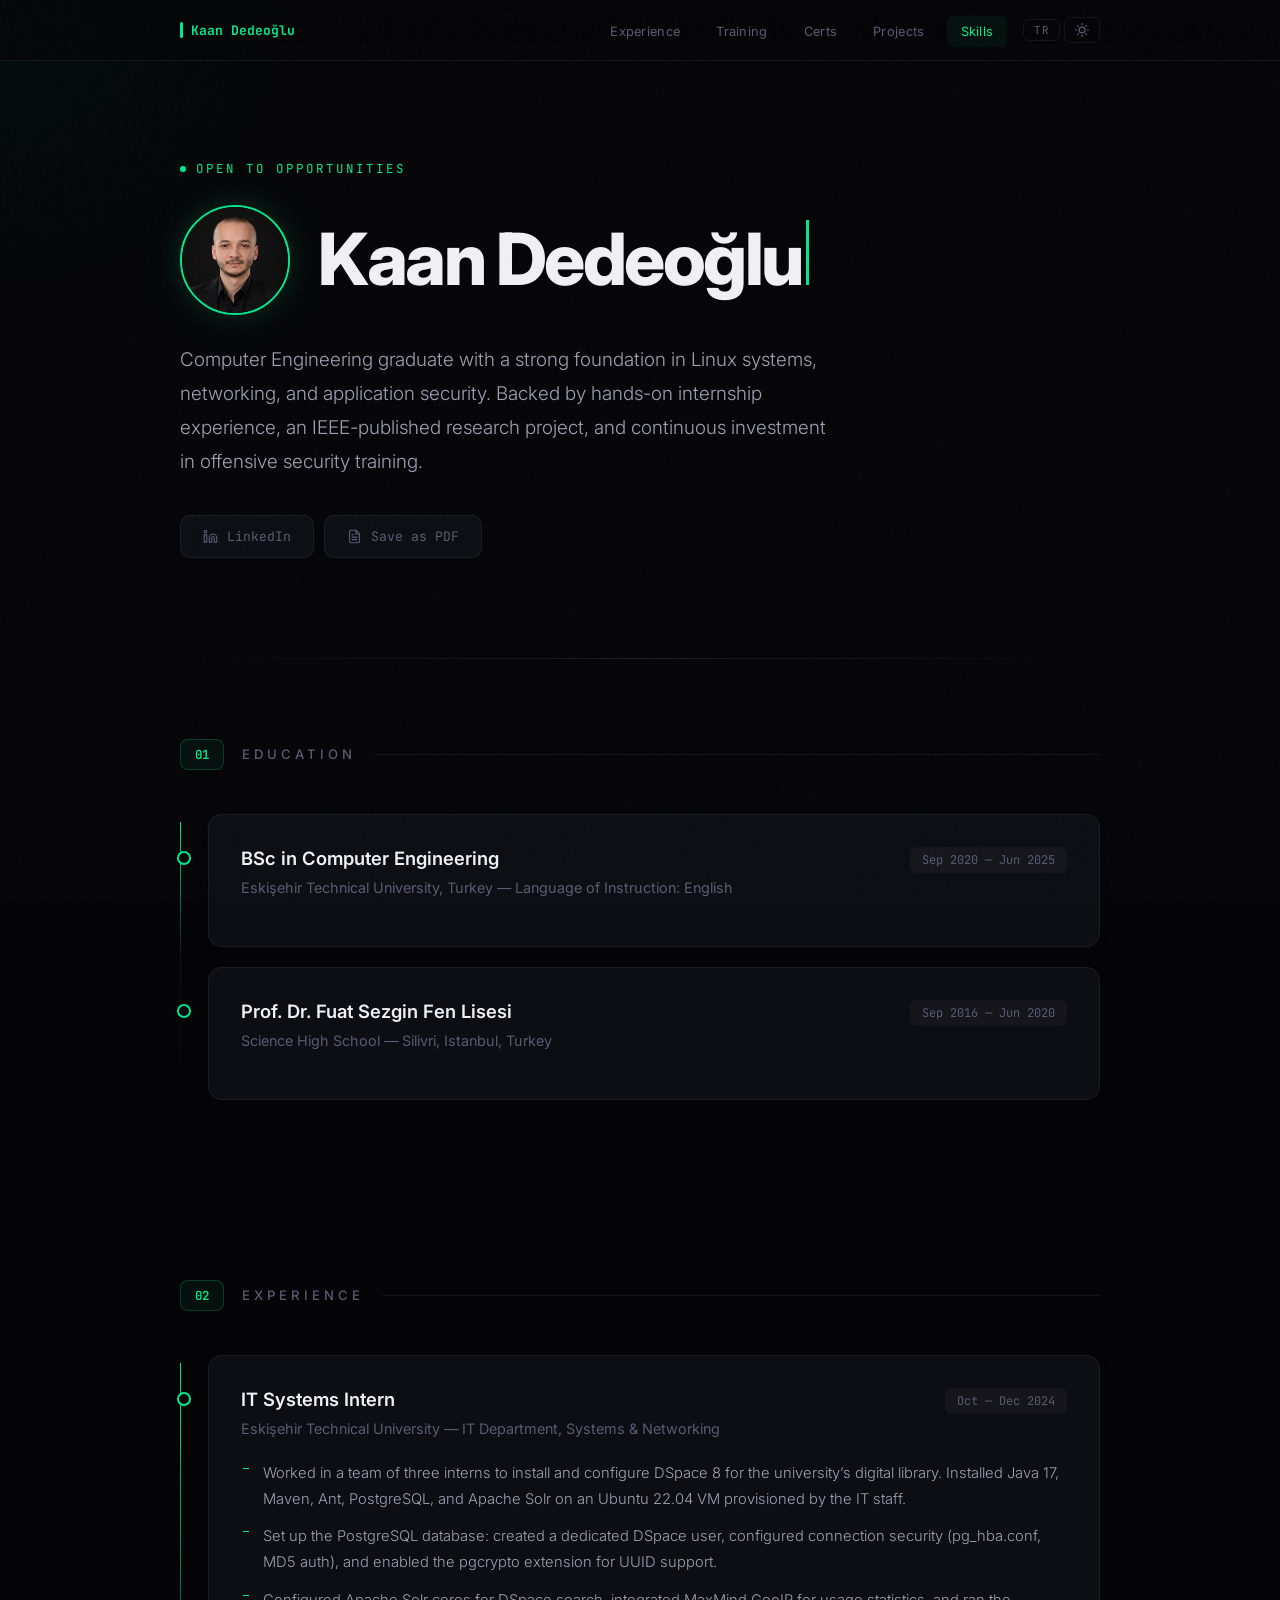
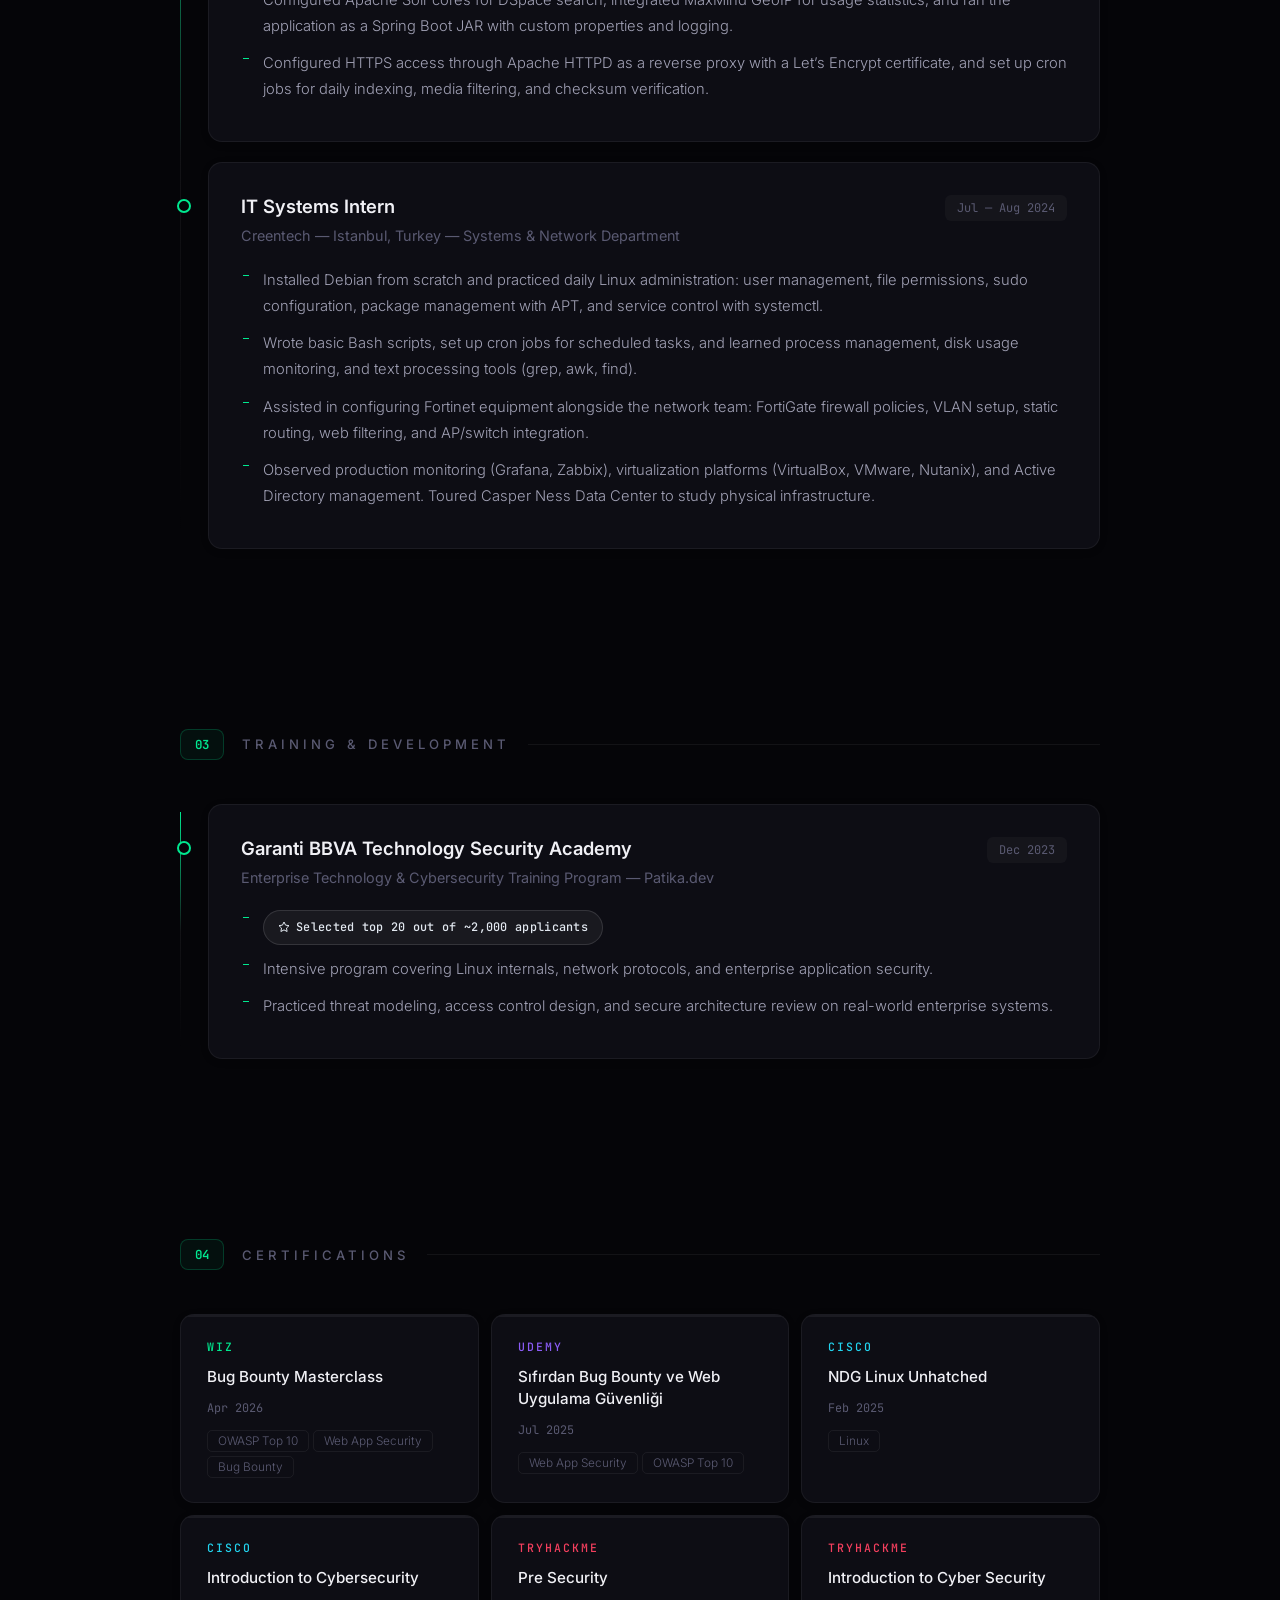
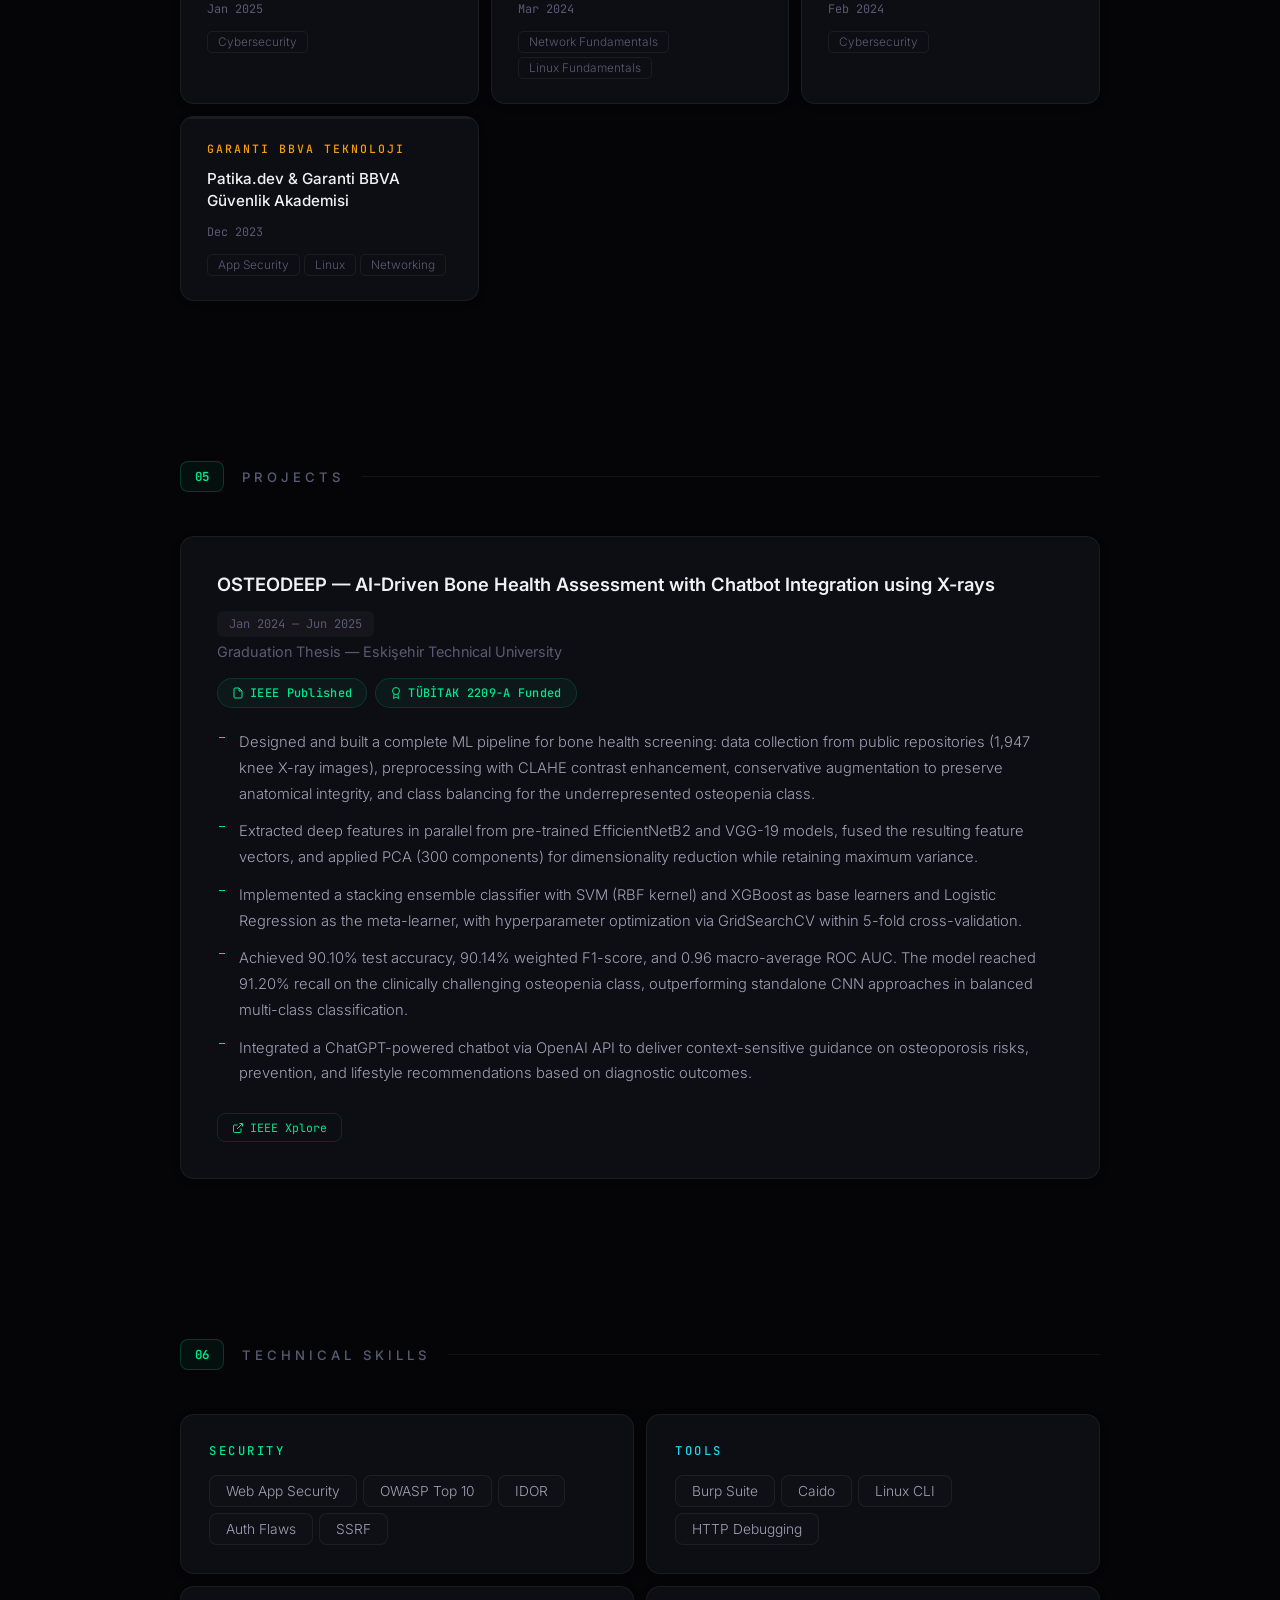
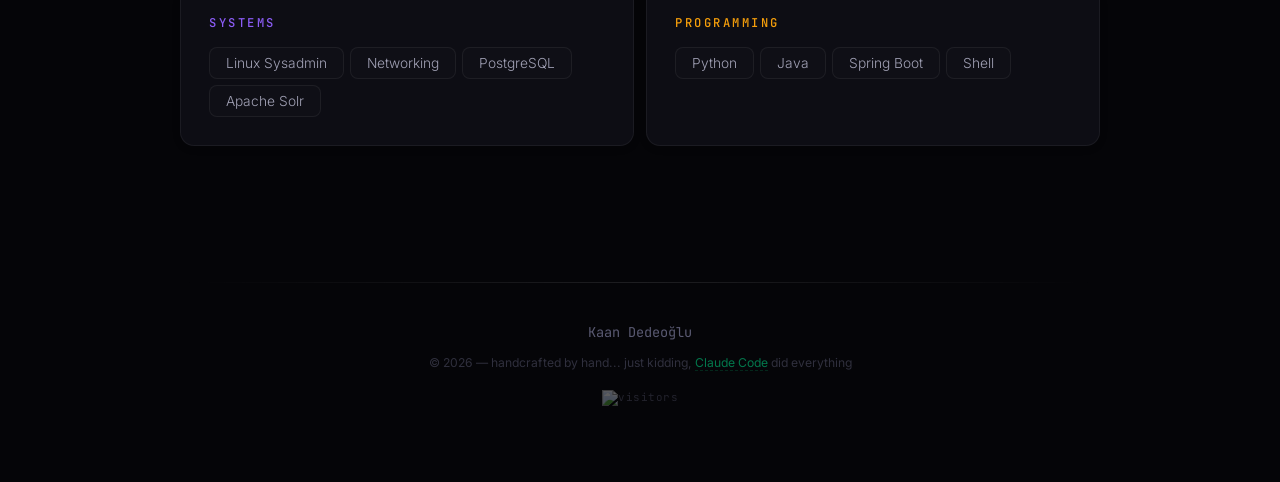
==== commit ef9178f2: "Remove email from public portfolio, keep LinkedIn only Co-Authored-By: Claude Opus 4.6 <noreply@anth" ====
--- a/index.html
+++ b/index.html
@@ -44,10 +44,6 @@
       Computer Engineering graduate with a strong foundation in Linux systems, networking, and application security. Backed by hands-on internship experience, an IEEE-published research project, and continuous investment in offensive security training.
     </p>
     <div class="hero-contacts">
-      <a href="mailto:kaandedeoglu2002@gmail.com" class="h-link">
-        <svg viewBox="0 0 24 24"><path d="M4 4h16c1.1 0 2 .9 2 2v12c0 1.1-.9 2-2 2H4c-1.1 0-2-.9-2-2V6c0-1.1.9-2 2-2z"/><polyline points="22,6 12,13 2,6"/></svg>
-        kaandedeoglu2002@gmail.com
-      </a>
       <a href="https://www.linkedin.com/in/kaandedeoglu/" class="h-link" target="_blank">
         <svg viewBox="0 0 24 24"><path d="M16 8a6 6 0 0 1 6 6v7h-4v-7a2 2 0 0 0-2-2 2 2 0 0 0-2 2v7h-4v-7a6 6 0 0 1 6-6z"/><rect x="2" y="9" width="4" height="12"/><circle cx="4" cy="4" r="2"/></svg>
         LinkedIn
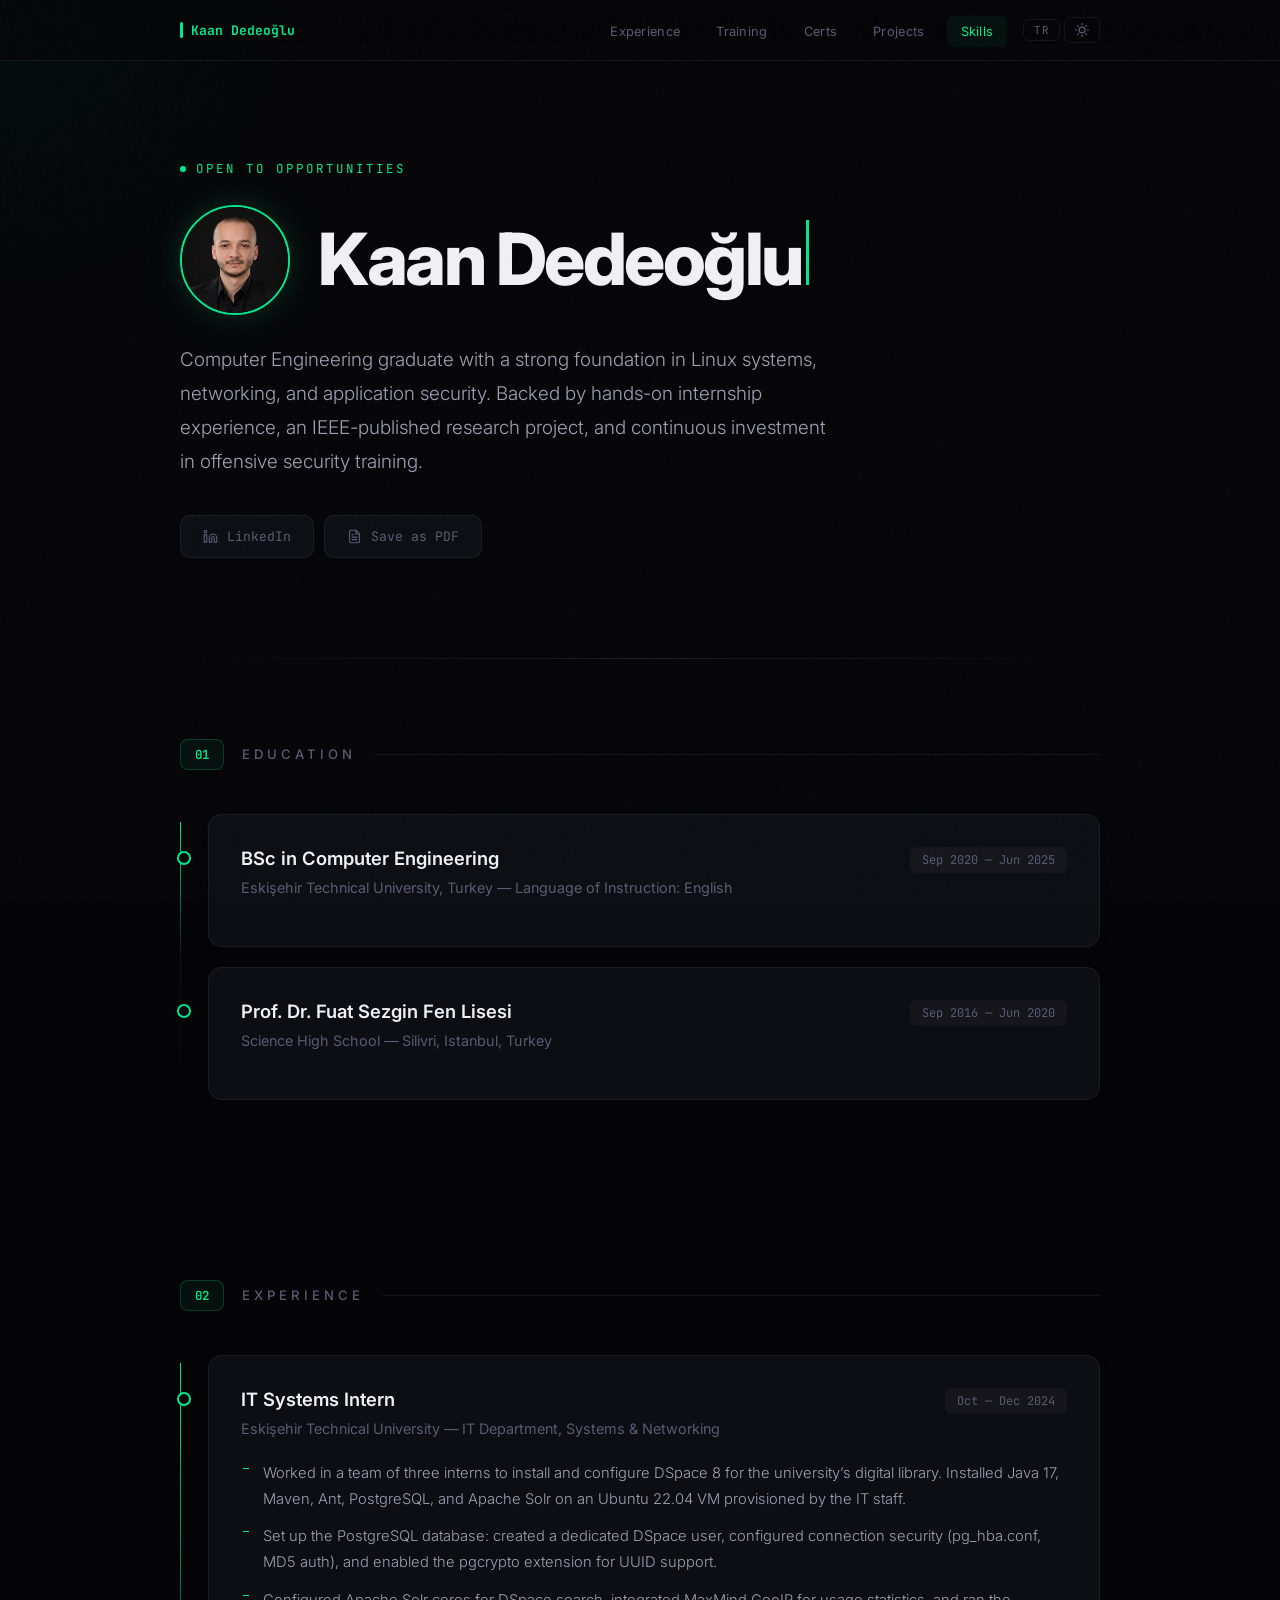
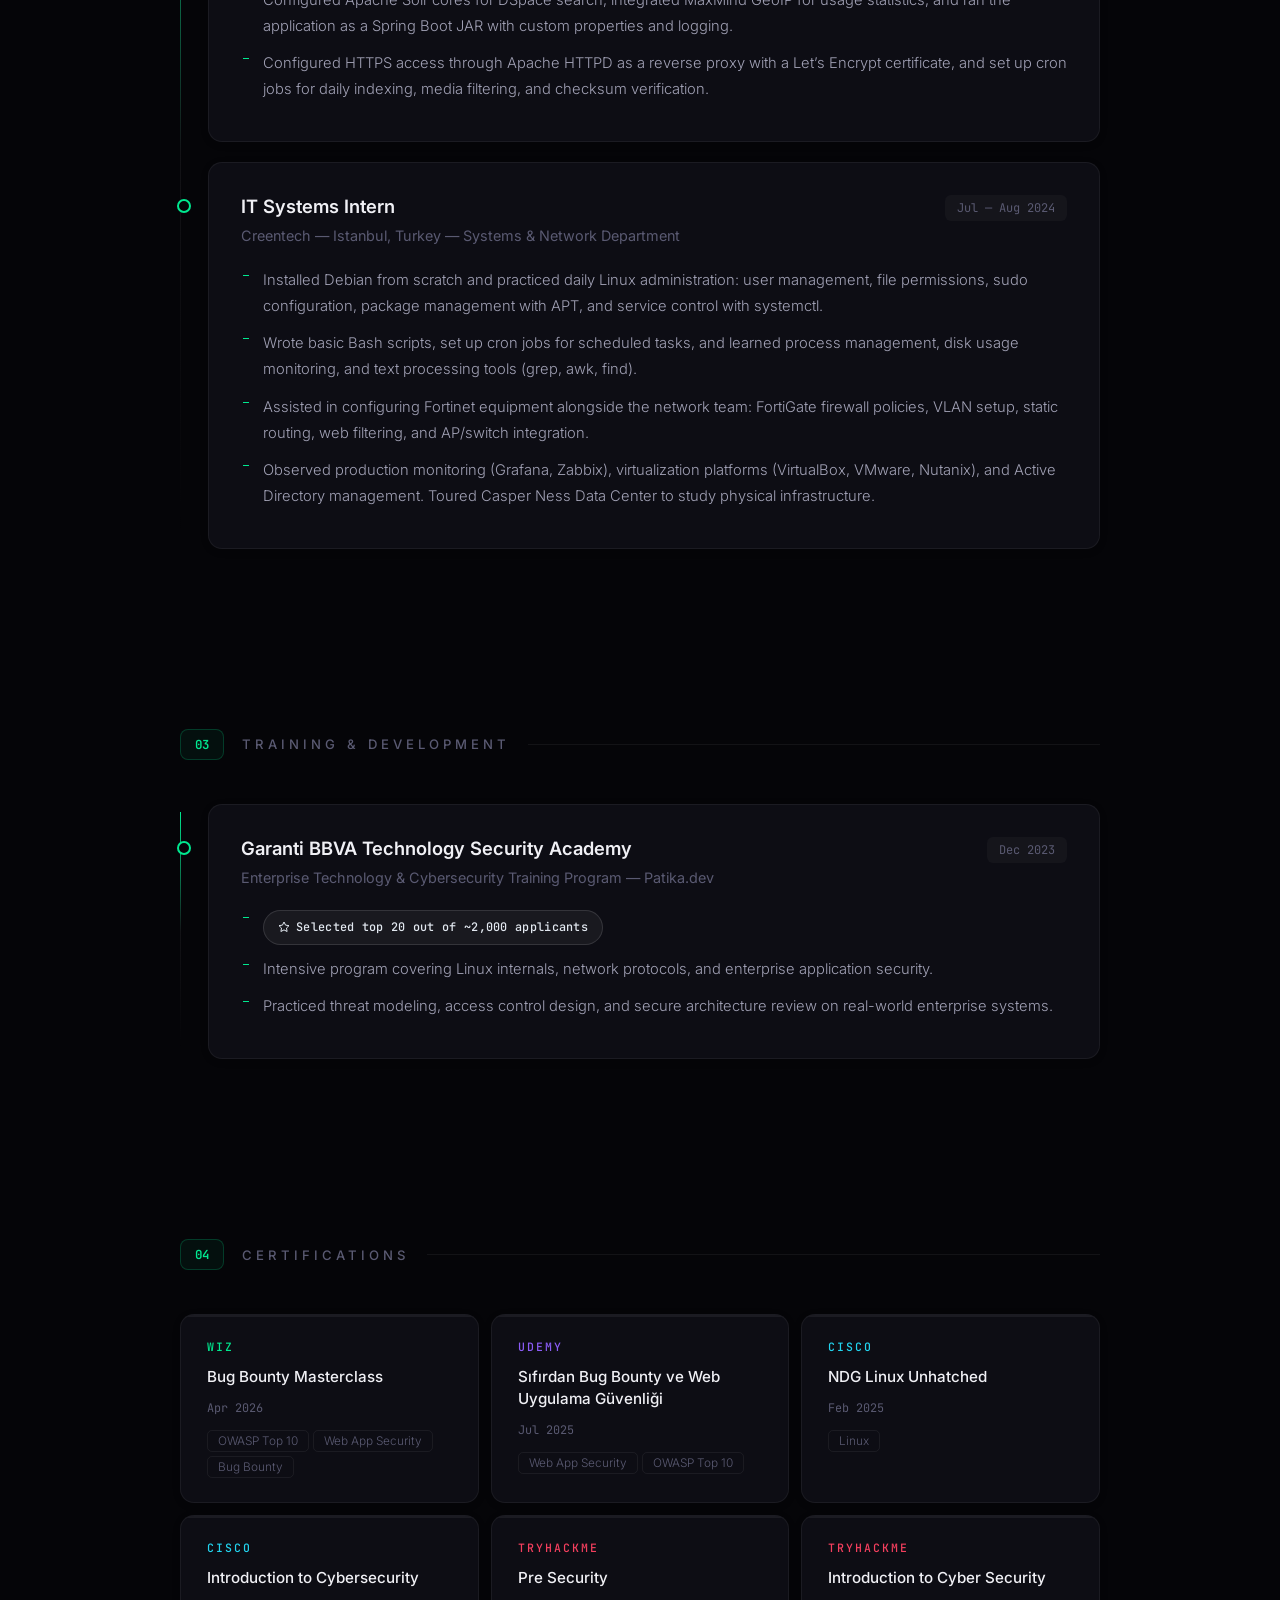
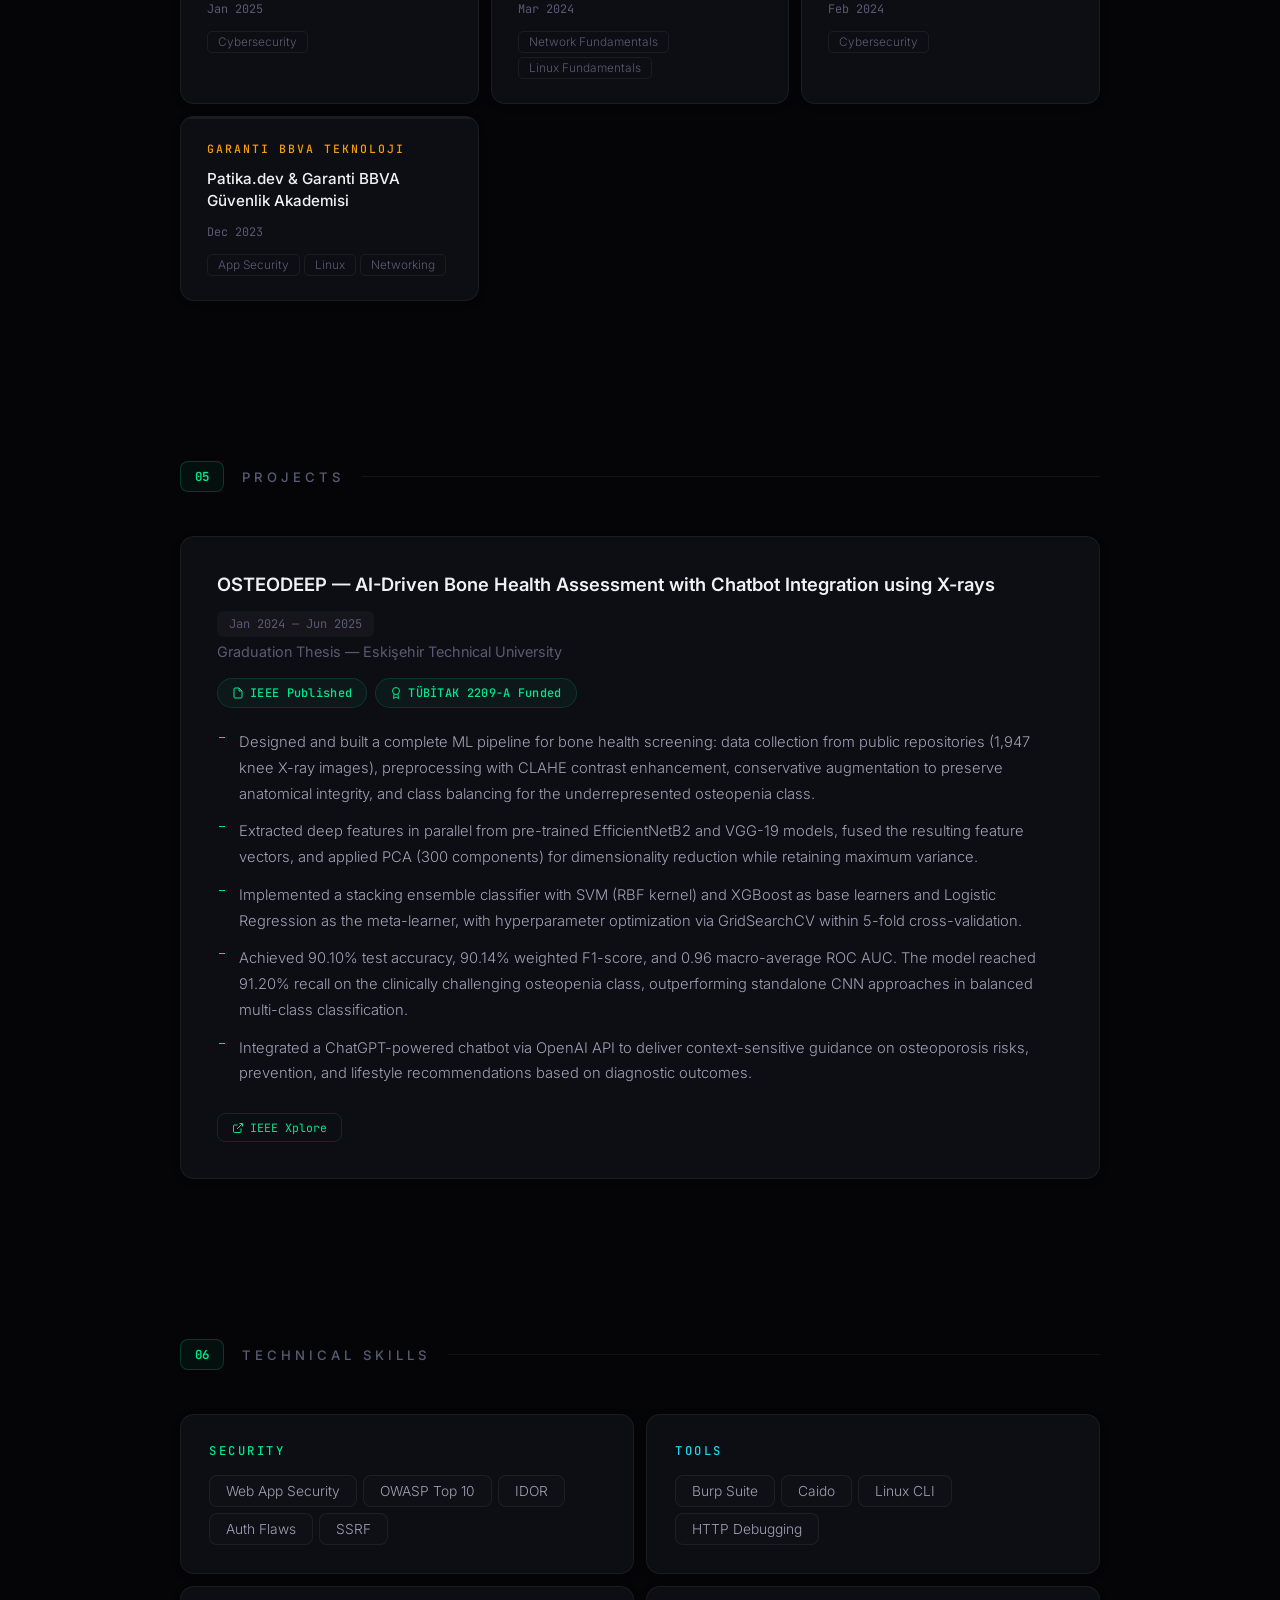
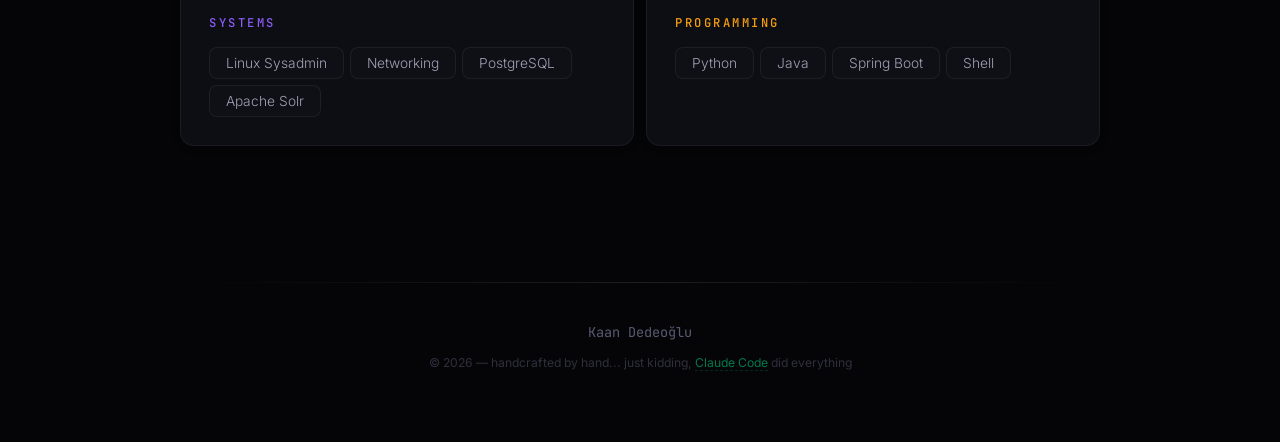
==== commit a95dc195: "Remove visitor counter from portfolio Co-Authored-By: Claude Opus 4.6 <noreply@anthropic.com>" ====
--- a/index.html
+++ b/index.html
@@ -312,7 +312,6 @@
     <div class="footer-line"></div>
     <div class="footer-name">Kaan Dedeo&#287;lu</div>
     <div class="footer-copy">&copy; 2026 &mdash; handcrafted by hand... just kidding, <a href="https://claude.ai/code" target="_blank">Claude Code</a> did everything</div>
-    <div class="visitor-count"><img src="https://visitor-badge.laobi.icu/badge?page_id=dedeoglukaan.github.io&left_color=%23111119&right_color=%23059669&left_text=visitors" alt="visitors" style="height:20px;vertical-align:middle;opacity:0.7"></div>
   </footer>
 
   <!-- BACK TO TOP -->
--- a/style.css
+++ b/style.css
@@ -561,20 +561,6 @@
 .footer-copy a{color:var(--accent);text-decoration:none;border-bottom:1px dashed rgba(0,232,143,0.3)}
 .footer-copy a:hover{border-bottom-color:var(--accent)}
 
-.visitor-count{
-  font-family:var(--mono);font-size:0.68rem;
-  color:var(--text-dim);opacity:0.5;
-  margin-top:20px;
-  display:flex;align-items:center;justify-content:center;gap:6px;
-  letter-spacing:0.5px;
-}
-
-.vc-dot{
-  width:5px;height:5px;border-radius:50%;
-  background:var(--accent);opacity:0.6;
-  display:inline-block;
-}
-
 /* --- BACK TO TOP --- */
 .back-to-top{
   position:fixed;bottom:32px;right:32px;
@@ -664,7 +650,7 @@
 @media print{
   *{transition:none!important;animation:none!important}
 
-  .grain,.glow,.scroll-progress,.back-to-top,nav,.pdf-btn,.visitor-count,.footer-copy,.divider{display:none!important}
+  .grain,.glow,.scroll-progress,.back-to-top,nav,.pdf-btn,.footer-copy,.divider{display:none!important}
 
   .reveal{opacity:1!important;transform:none!important}
 
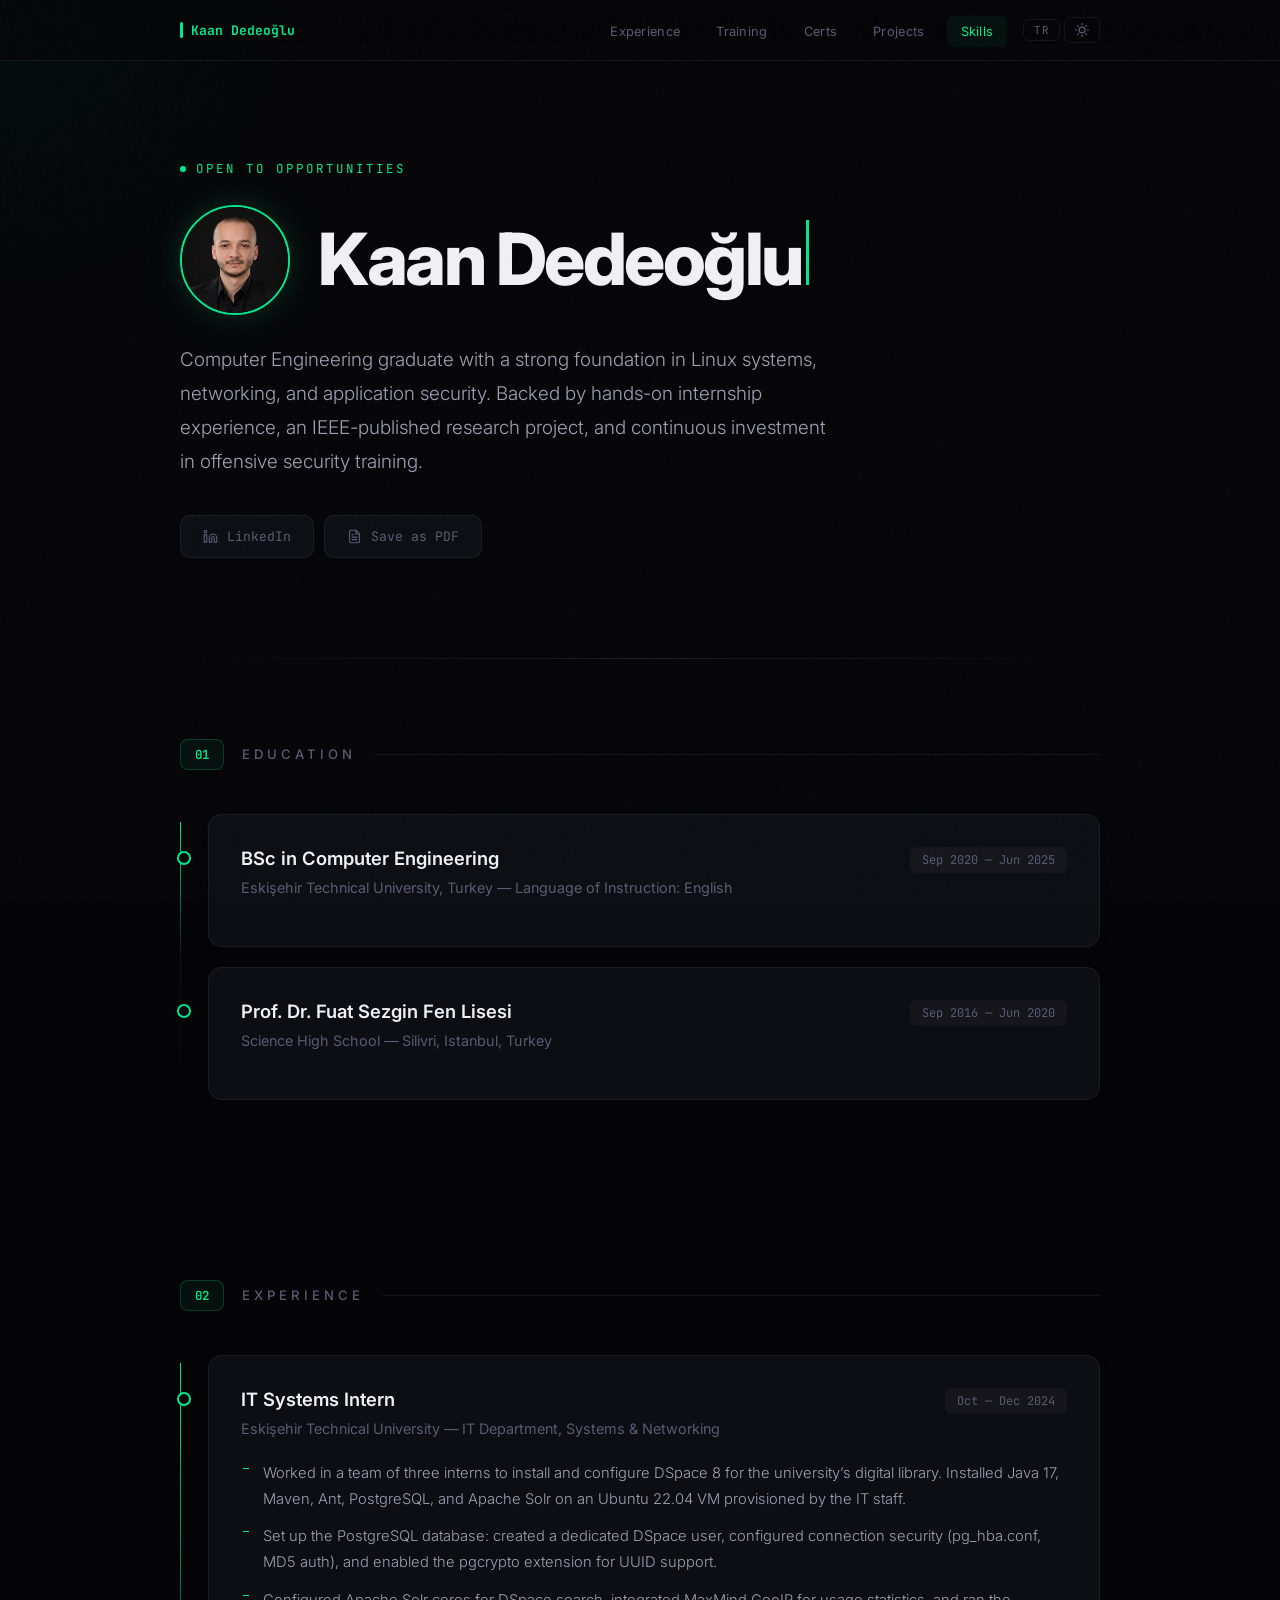
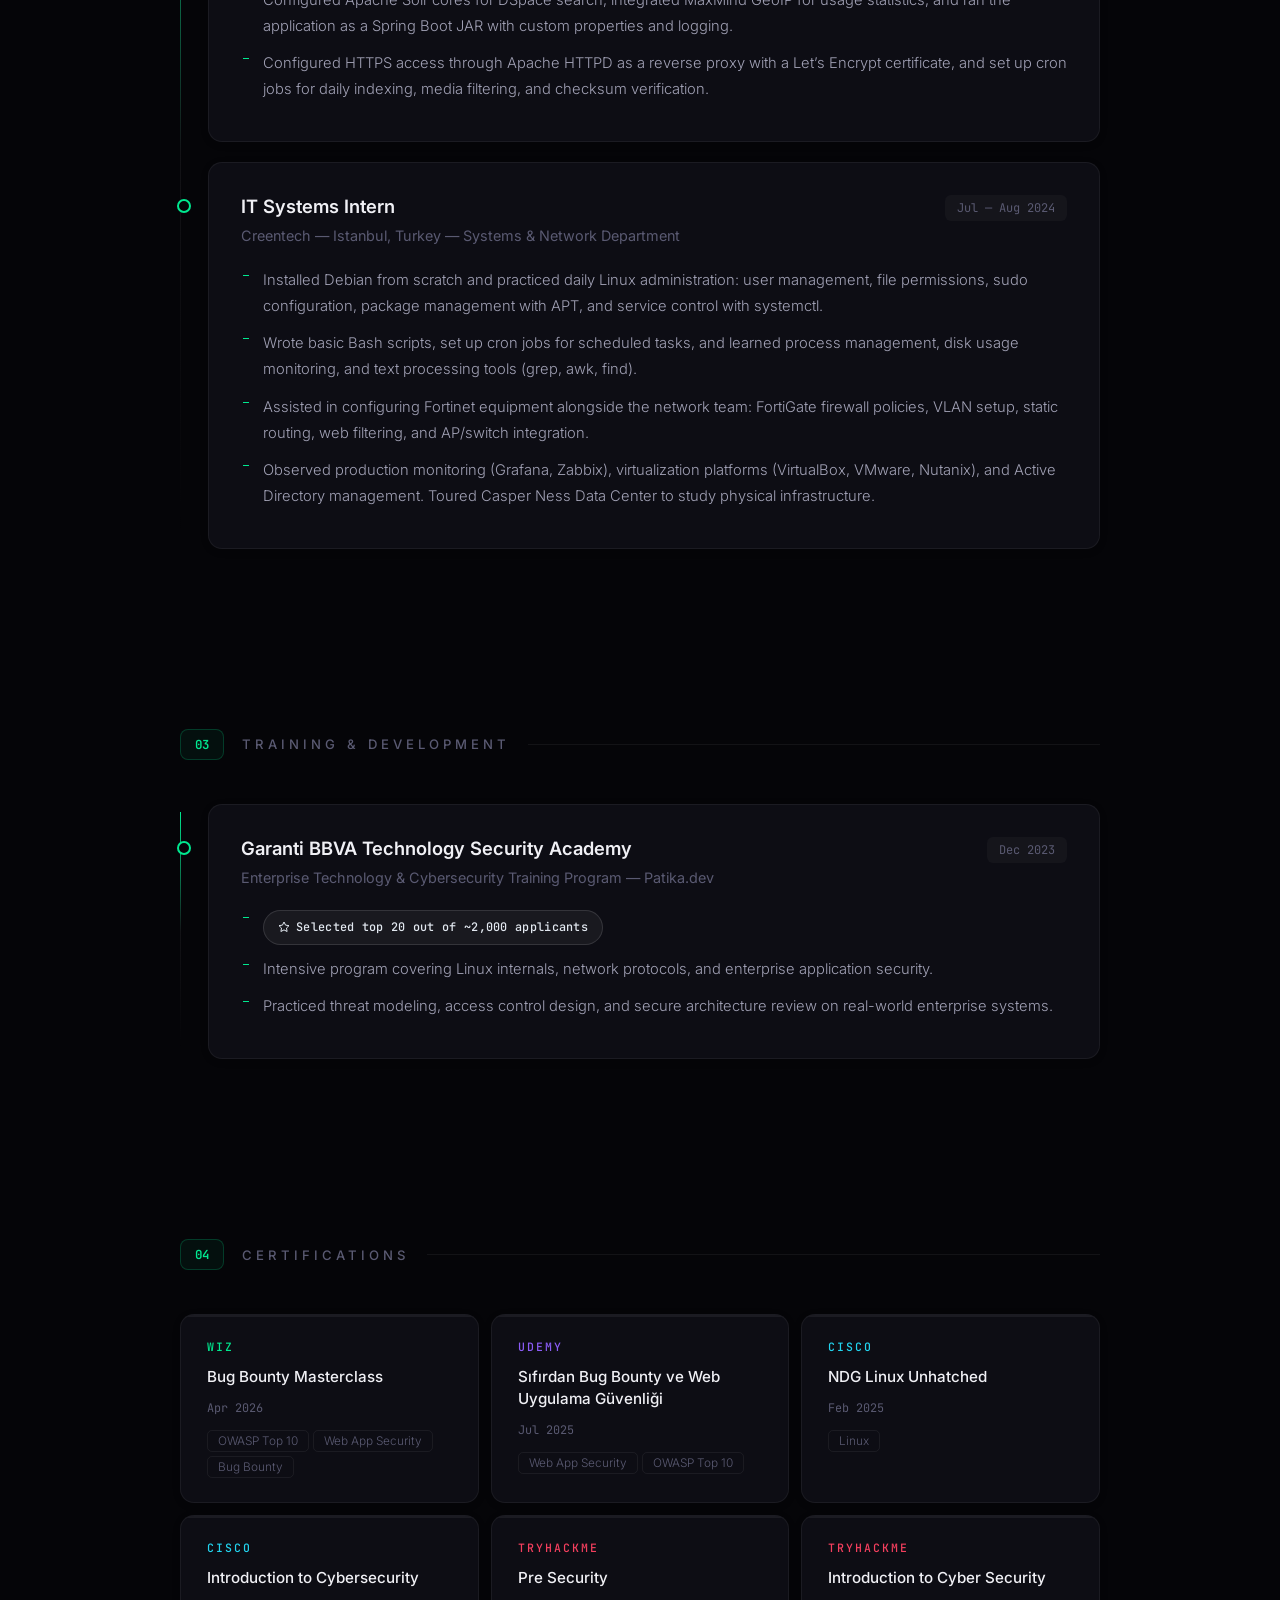
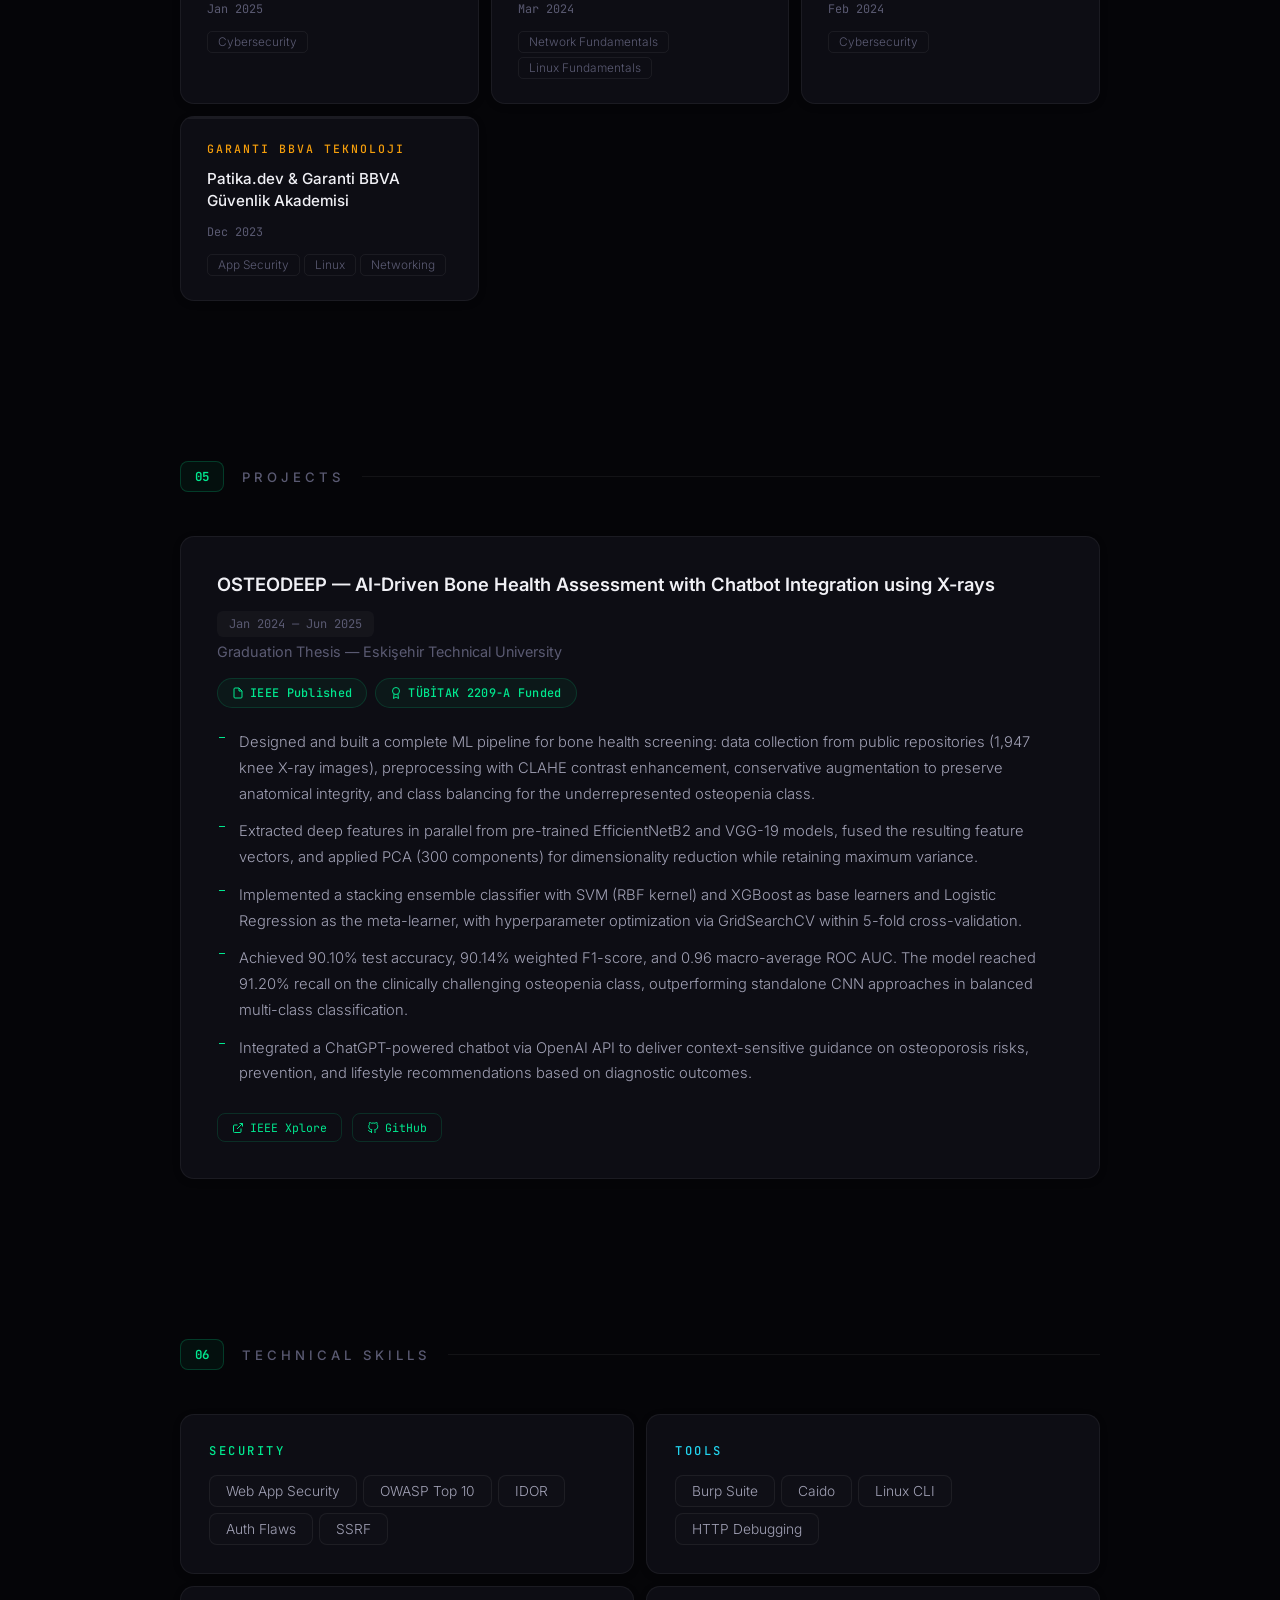
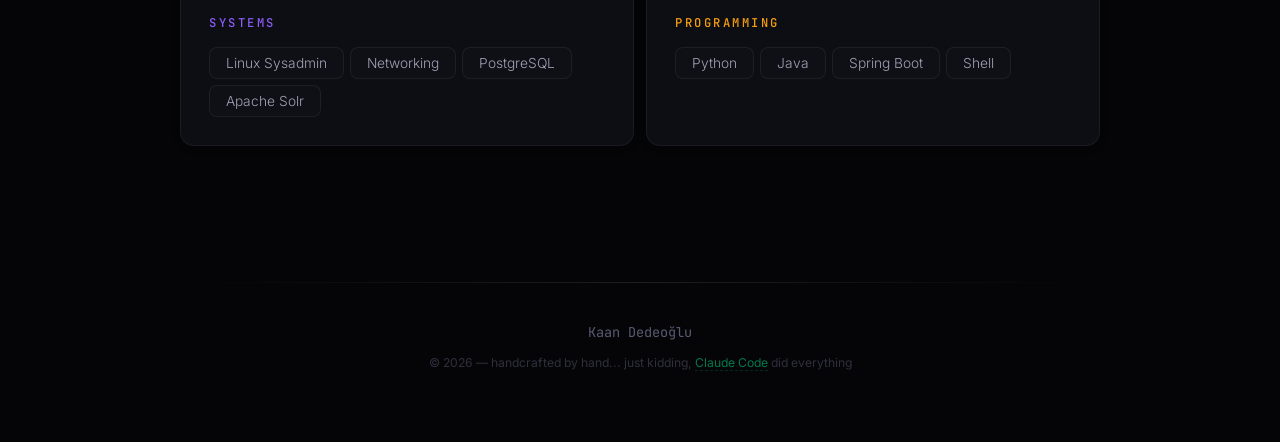
==== commit 40647578: "Add GitHub repo link to OSTEODEEP project" ====
--- a/index.html
+++ b/index.html
@@ -4,6 +4,7 @@
 <meta charset="UTF-8">
 <meta name="viewport" content="width=device-width, initial-scale=1.0">
 <title>Kaan Dedeo&#287;lu</title>
+<link rel="icon" type="image/svg+xml" href="favicon.svg">
 <link rel="stylesheet" href="style.css">
 </head>
 <body>
@@ -58,7 +59,7 @@
   <div class="divider"><div class="divider-line"></div></div>
 
   <!-- EDUCATION -->
-  <section class="section reveal">
+  <section class="section reveal-left">
     <div class="section-head">
       <span class="section-num">01</span>
       <span class="section-title" data-i18n="sec-edu">Education</span>
@@ -83,7 +84,7 @@
   </section>
 
   <!-- EXPERIENCE -->
-  <section id="experience" class="section reveal">
+  <section id="experience" class="section reveal-right">
     <div class="section-head">
       <span class="section-num">02</span>
       <span class="section-title" data-i18n="sec-exp">Experience</span>
@@ -120,7 +121,7 @@
   </section>
 
   <!-- TRAINING -->
-  <section id="training" class="section reveal">
+  <section id="training" class="section reveal-left">
     <div class="section-head">
       <span class="section-num">03</span>
       <span class="section-title" data-i18n="sec-training">Training &amp; Development</span>
@@ -155,7 +156,7 @@
       <div class="section-line"></div>
     </div>
     <div class="certs-grid">
-      <div class="cert-card">
+      <div class="cert-card reveal-scale stagger-1">
         <div class="cert-issuer wiz">Wiz</div>
         <div class="cert-name">Bug Bounty Masterclass</div>
         <div class="cert-date">Apr 2026</div>
@@ -165,7 +166,7 @@
           <span class="cert-skill">Bug Bounty</span>
         </div>
       </div>
-      <div class="cert-card">
+      <div class="cert-card reveal-scale stagger-2">
         <div class="cert-issuer udemy">Udemy</div>
         <div class="cert-name">S&#305;f&#305;rdan Bug Bounty ve Web Uygulama G&#252;venli&#287;i</div>
         <div class="cert-date">Jul 2025</div>
@@ -174,7 +175,7 @@
           <span class="cert-skill">OWASP Top 10</span>
         </div>
       </div>
-      <div class="cert-card">
+      <div class="cert-card reveal-scale stagger-3">
         <div class="cert-issuer cisco">Cisco</div>
         <div class="cert-name">NDG Linux Unhatched</div>
         <div class="cert-date">Feb 2025</div>
@@ -182,7 +183,7 @@
           <span class="cert-skill">Linux</span>
         </div>
       </div>
-      <div class="cert-card">
+      <div class="cert-card reveal-scale stagger-4">
         <div class="cert-issuer cisco">Cisco</div>
         <div class="cert-name">Introduction to Cybersecurity</div>
         <div class="cert-date">Jan 2025</div>
@@ -190,7 +191,7 @@
           <span class="cert-skill">Cybersecurity</span>
         </div>
       </div>
-      <div class="cert-card">
+      <div class="cert-card reveal-scale stagger-5">
         <div class="cert-issuer thm">TryHackMe</div>
         <div class="cert-name">Pre Security</div>
         <div class="cert-date">Mar 2024</div>
@@ -199,7 +200,7 @@
           <span class="cert-skill">Linux Fundamentals</span>
         </div>
       </div>
-      <div class="cert-card">
+      <div class="cert-card reveal-scale stagger-6">
         <div class="cert-issuer thm">TryHackMe</div>
         <div class="cert-name">Introduction to Cyber Security</div>
         <div class="cert-date">Feb 2024</div>
@@ -207,7 +208,7 @@
           <span class="cert-skill">Cybersecurity</span>
         </div>
       </div>
-      <div class="cert-card">
+      <div class="cert-card reveal-scale stagger-7">
         <div class="cert-issuer garanti">Garanti BBVA Teknoloji</div>
         <div class="cert-name">Patika.dev &amp; Garanti BBVA G&#252;venlik Akademisi</div>
         <div class="cert-date">Dec 2023</div>
@@ -221,7 +222,7 @@
   </section>
 
   <!-- PROJECTS -->
-  <section id="projects" class="section reveal">
+  <section id="projects" class="section reveal-left">
     <div class="section-head">
       <span class="section-num">05</span>
       <span class="section-title" data-i18n="sec-projects">Projects</span>
@@ -255,6 +256,10 @@
           <svg viewBox="0 0 24 24"><path d="M18 13v6a2 2 0 0 1-2 2H5a2 2 0 0 1-2-2V8a2 2 0 0 1 2-2h6"/><polyline points="15 3 21 3 21 9"/><line x1="10" y1="14" x2="21" y2="3"/></svg>
           IEEE Xplore
         </a>
+        <a href="https://github.com/dedeoglukaan/osteodeep" class="proj-link" target="_blank">
+          <svg viewBox="0 0 24 24"><path d="M9 19c-5 1.5-5-2.5-7-3m14 6v-3.87a3.37 3.37 0 0 0-.94-2.61c3.14-.35 6.44-1.54 6.44-7A5.44 5.44 0 0 0 20 4.77 5.07 5.07 0 0 0 19.91 1S18.73.65 16 2.48a13.38 13.38 0 0 0-7 0C6.27.65 5.09 1 5.09 1A5.07 5.07 0 0 0 5 4.77a5.44 5.44 0 0 0-1.5 3.78c0 5.42 3.3 6.61 6.44 7A3.37 3.37 0 0 0 9 18.13V22"/></svg>
+          GitHub
+        </a>
       </div>
     </div>
   </section>
@@ -267,7 +272,7 @@
       <div class="section-line"></div>
     </div>
     <div class="skills-grid">
-      <div class="sk-card">
+      <div class="sk-card reveal-scale stagger-1">
         <div class="sk-label sec" data-i18n="sk-sec">Security</div>
         <div class="sk-tags">
           <span class="sk-tag">Web App Security</span>
@@ -277,7 +282,7 @@
           <span class="sk-tag">SSRF</span>
         </div>
       </div>
-      <div class="sk-card">
+      <div class="sk-card reveal-scale stagger-2">
         <div class="sk-label tool" data-i18n="sk-tool">Tools</div>
         <div class="sk-tags">
           <span class="sk-tag">Burp Suite</span>
@@ -286,7 +291,7 @@
           <span class="sk-tag">HTTP Debugging</span>
         </div>
       </div>
-      <div class="sk-card">
+      <div class="sk-card reveal-scale stagger-3">
         <div class="sk-label sys" data-i18n="sk-sys">Systems</div>
         <div class="sk-tags">
           <span class="sk-tag">Linux Sysadmin</span>
@@ -295,7 +300,7 @@
           <span class="sk-tag">Apache Solr</span>
         </div>
       </div>
-      <div class="sk-card">
+      <div class="sk-card reveal-scale stagger-4">
         <div class="sk-label prog" data-i18n="sk-prog">Programming</div>
         <div class="sk-tags">
           <span class="sk-tag">Python</span>
--- a/style.css
+++ b/style.css
@@ -55,7 +55,13 @@
 
 html{scroll-behavior:smooth}
 
+@keyframes page-fade{
+  from{opacity:0}
+  to{opacity:1}
+}
+
 body{
+  animation:page-fade 0.6s ease;
   background:var(--bg);
   color:var(--text);
   font-family:var(--sans);
@@ -533,7 +539,7 @@
   background:rgba(255,255,255,0.01);
 }
 
-.sk-tag:hover{border-color:var(--border-h);color:var(--white);background:rgba(255,255,255,0.03)}
+.sk-tag:hover{border-color:var(--accent);color:var(--accent);background:var(--accent-bg);box-shadow:0 0 12px rgba(0,232,143,0.06)}
 
 /* --- FOOTER --- */
 footer{
@@ -615,35 +621,121 @@
 
 /* --- SCROLL REVEAL --- */
 .reveal{
-  opacity:0;transform:translateY(20px);
-  transition:opacity 0.7s ease,transform 0.7s ease;
-}
-
-.reveal.visible{opacity:1;transform:translateY(0)}
+  opacity:0;transform:translateY(12px);
+  transition:opacity 0.5s ease,transform 0.5s ease;
+}
+
+.reveal-left{
+  opacity:0;transform:translateX(-14px);
+  transition:opacity 0.5s ease,transform 0.5s ease;
+}
+
+.reveal-right{
+  opacity:0;transform:translateX(14px);
+  transition:opacity 0.5s ease,transform 0.5s ease;
+}
+
+.reveal-scale{
+  opacity:0;transform:scale(0.97);
+  transition:opacity 0.5s ease,transform 0.5s ease;
+}
+
+.reveal.visible,
+.reveal-left.visible,
+.reveal-right.visible,
+.reveal-scale.visible{
+  opacity:1;transform:none;
+}
+
+.stagger-1{transition-delay:0.03s}
+.stagger-2{transition-delay:0.06s}
+.stagger-3{transition-delay:0.09s}
+.stagger-4{transition-delay:0.12s}
+.stagger-5{transition-delay:0.15s}
+.stagger-6{transition-delay:0.18s}
+.stagger-7{transition-delay:0.21s}
+
+/* --- HACKER TERMINAL EASTER EGG --- */
+.hacker-terminal{
+  position:fixed;inset:0;z-index:9999;
+  background:rgba(0,0,0,0);
+  display:flex;align-items:center;justify-content:center;
+  opacity:0;transition:all 0.5s;
+}
+
+.hacker-terminal.active{
+  background:rgba(0,0,0,0.95);
+  opacity:1;
+}
+
+.ht-screen{
+  width:min(700px,90vw);
+  max-height:80vh;
+  overflow-y:auto;
+  padding:32px;
+  font-family:'JetBrains Mono',monospace;
+  font-size:clamp(0.72rem,2vw,0.88rem);
+  line-height:1.8;
+  color:#00e88f;
+  text-shadow:0 0 8px rgba(0,232,143,0.4);
+  border:1px solid rgba(0,232,143,0.15);
+  border-radius:12px;
+  background:rgba(5,5,8,0.9);
+  box-shadow:0 0 60px rgba(0,232,143,0.08),inset 0 0 60px rgba(0,0,0,0.5);
+}
+
+.ht-screen::-webkit-scrollbar{width:4px}
+.ht-screen::-webkit-scrollbar-thumb{background:rgba(0,232,143,0.2);border-radius:2px}
+
+.ht-line{white-space:pre;min-height:1.8em}
 
 /* --- RESPONSIVE --- */
 @media(max-width:768px){
-  .hero{padding:120px 20px 60px}
+  .hero{padding:100px 20px 50px}
   .section{padding:48px 20px}
-  .nav-inner{padding:0 16px;height:56px}
-  .nav-links a{padding:6px 8px;font-size:0.7rem}
+  .nav-inner{padding:0 12px;height:52px}
+  .nav-links{display:none}
+  .nav-right{gap:8px}
+  .nav-toggles{gap:3px}
+  .toggle-btn{padding:5px 9px;font-size:0.65rem}
+  .hero-row{flex-direction:column;align-items:flex-start;gap:16px}
+  .avatar{width:80px;height:80px}
+  .hero h1{font-size:clamp(2rem,10vw,3rem);letter-spacing:-1px}
+  .hero-desc{font-size:1rem;line-height:1.7}
+  .hero-tag{font-size:0.7rem;letter-spacing:2px;margin-bottom:20px}
+  .hero-contacts{flex-direction:column}
+  .h-link,.pdf-btn{justify-content:center;width:100%;font-size:0.78rem;padding:12px 18px}
   .skills-grid{grid-template-columns:1fr}
   .certs-grid{grid-template-columns:1fr}
   .t-top{flex-direction:column;gap:6px}
-  .hero h1{letter-spacing:-1px}
-  .timeline{padding-left:20px}
-  .t-card::before{left:-24px}
-  .nav-right{gap:10px}
-  .nav-toggles{gap:3px}
-  .toggle-btn{padding:4px 7px;font-size:0.62rem}
-  .back-to-top{bottom:20px;right:20px;width:38px;height:38px}
-}
-
-@media(max-width:480px){
-  .nav-links{gap:2px}
-  .nav-links a{padding:6px 6px;font-size:0.65rem}
-  .hero-contacts{flex-direction:column}
-  .h-link,.pdf-btn{justify-content:center}
+  .t-card{padding:22px;margin-bottom:14px}
+  .t-title{font-size:1rem}
+  .t-items li{font-size:0.86rem;padding:5px 0 5px 18px}
+  .timeline{padding-left:18px}
+  .t-card::before{left:-22px;width:8px;height:8px;top:28px}
+  .section-head{gap:12px;margin-bottom:32px}
+  .section-num{font-size:0.72rem;padding:5px 10px}
+  .section-title{font-size:0.75rem;letter-spacing:3px}
+  .cert-card{padding:20px}
+  .cert-name{font-size:0.9rem}
+  .proj-card{padding:24px}
+  .sk-card{padding:22px}
+  .sk-tag{font-size:0.82rem;padding:6px 12px}
+  footer{padding:40px 20px 56px}
+  .back-to-top{bottom:20px;right:16px;width:38px;height:38px}
+  .glow{display:none}
+  .divider{padding:0 20px}
+}
+
+@media(max-width:380px){
+  .hero{padding:90px 16px 40px}
+  .section{padding:40px 16px}
+  .hero h1{font-size:2rem}
+  .hero-desc{font-size:0.92rem}
+  .t-card{padding:18px}
+  .toggle-btn{padding:4px 7px;font-size:0.6rem}
+  footer{padding:32px 16px 48px}
+  .divider{padding:0 16px}
 }
 
 /* --- PRINT / PDF --- */
@@ -652,7 +744,7 @@
 
   .grain,.glow,.scroll-progress,.back-to-top,nav,.pdf-btn,.footer-copy,.divider{display:none!important}
 
-  .reveal{opacity:1!important;transform:none!important}
+  .reveal,.reveal-left,.reveal-right,.reveal-scale{opacity:1!important;transform:none!important;transition-delay:0s!important}
 
   html{font-size:11pt}
 
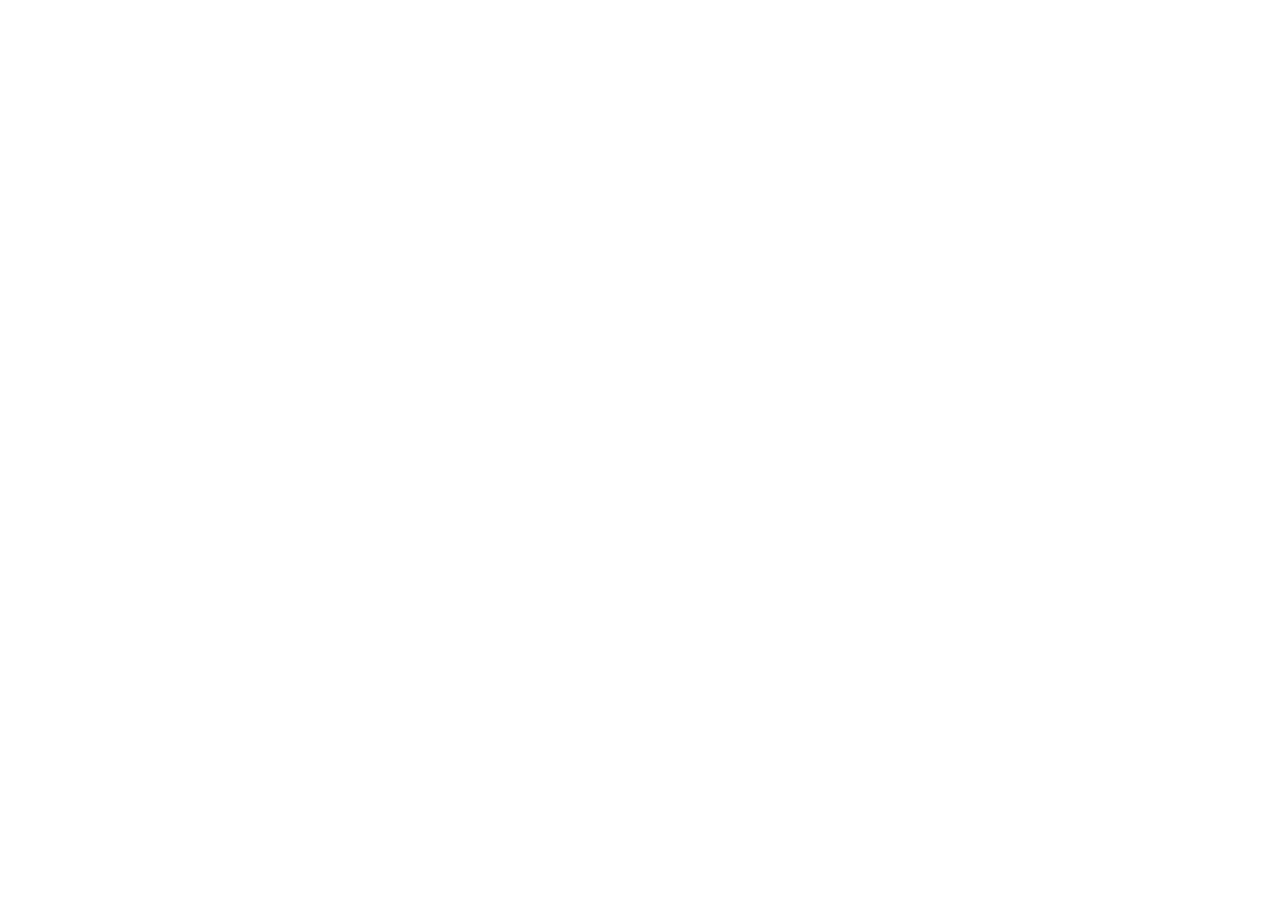
==== commit 45cd79e7: "Redirect the old GitHub Pages address to the live site GitHub Pages is still enabled on this repo an" ====
--- a/index.html
+++ b/index.html
@@ -1,329 +1,23 @@
 <!DOCTYPE html>
-<html lang="en" data-theme="dark">
+<!--
+  Redirect only. The site itself lives in public/ and is served from
+  kaandedeoglu.com by the Worker; this file exists because GitHub Pages is still
+  enabled on this repo and serves from the root, where it was returning a 404
+  once the site moved into public/. Anyone landing on the old
+  dedeoglukaan.github.io address ends up on the current one instead.
+
+  Do not delete unless GitHub Pages is turned off for the repo.
+-->
+<html lang="en">
 <head>
 <meta charset="UTF-8">
 <meta name="viewport" content="width=device-width, initial-scale=1.0">
-<title>Kaan Dedeo&#287;lu</title>
-<link rel="icon" type="image/svg+xml" href="favicon.svg">
-<link rel="stylesheet" href="style.css">
+<title>Kaan Dedeoğlu</title>
+<meta name="robots" content="noindex">
+<link rel="canonical" href="https://kaandedeoglu.com/">
+<meta http-equiv="refresh" content="0; url=https://kaandedeoglu.com/">
 </head>
 <body>
-  <div class="scroll-progress" id="scrollProgress"></div>
-  <div class="grain"></div>
-  <div class="glow" id="glow"></div>
-
-  <!-- NAV -->
-  <nav>
-    <div class="nav-inner">
-      <a href="#" class="nav-brand"><span class="bar"></span> Kaan Dedeo&#287;lu</a>
-      <div class="nav-right">
-        <ul class="nav-links">
-          <li><a href="#experience" data-i18n="nav-exp">Experience</a></li>
-          <li><a href="#training" data-i18n="nav-training">Training</a></li>
-          <li><a href="#certs" data-i18n="nav-certs">Certs</a></li>
-          <li><a href="#projects" data-i18n="nav-projects">Projects</a></li>
-          <li><a href="#skills" data-i18n="nav-skills">Skills</a></li>
-        </ul>
-        <div class="nav-toggles">
-          <button id="langToggle" class="toggle-btn">TR</button>
-          <button id="themeToggle" class="toggle-btn" aria-label="Toggle theme">
-            <svg id="themeIcon" viewBox="0 0 24 24"><circle cx="12" cy="12" r="5"/><line x1="12" y1="1" x2="12" y2="3"/><line x1="12" y1="21" x2="12" y2="23"/><line x1="4.22" y1="4.22" x2="5.64" y2="5.64"/><line x1="18.36" y1="18.36" x2="19.78" y2="19.78"/><line x1="1" y1="12" x2="3" y2="12"/><line x1="21" y1="12" x2="23" y2="12"/><line x1="4.22" y1="19.78" x2="5.64" y2="18.36"/><line x1="18.36" y1="5.64" x2="19.78" y2="4.22"/></svg>
-          </button>
-        </div>
-      </div>
-    </div>
-  </nav>
-
-  <!-- HERO -->
-  <section class="hero reveal">
-    <div class="hero-tag"><span class="dot"></span> <span data-i18n="hero-tag">Open to opportunities</span></div>
-    <div class="hero-row">
-      <img src="pp.png" alt="Kaan Dedeo&#287;lu" class="avatar">
-      <h1 id="heroName">Kaan Dedeo&#287;lu</h1>
-    </div>
-    <p class="hero-desc" data-i18n="hero-desc">
-      Computer Engineering graduate with a strong foundation in Linux systems, networking, and application security. Backed by hands-on internship experience, an IEEE-published research project, and continuous investment in offensive security training.
-    </p>
-    <div class="hero-contacts">
-      <a href="https://www.linkedin.com/in/kaandedeoglu/" class="h-link" target="_blank">
-        <svg viewBox="0 0 24 24"><path d="M16 8a6 6 0 0 1 6 6v7h-4v-7a2 2 0 0 0-2-2 2 2 0 0 0-2 2v7h-4v-7a6 6 0 0 1 6-6z"/><rect x="2" y="9" width="4" height="12"/><circle cx="4" cy="4" r="2"/></svg>
-        LinkedIn
-      </a>
-      <button id="pdfBtn" class="pdf-btn" data-i18n="pdf-btn">
-        <svg viewBox="0 0 24 24"><path d="M14 2H6a2 2 0 0 0-2 2v16a2 2 0 0 0 2 2h12a2 2 0 0 0 2-2V8z"/><polyline points="14 2 14 8 20 8"/><line x1="16" y1="13" x2="8" y2="13"/><line x1="16" y1="17" x2="8" y2="17"/><polyline points="10 9 9 9 8 9"/></svg>
-        Save as PDF
-      </button>
-    </div>
-  </section>
-
-  <div class="divider"><div class="divider-line"></div></div>
-
-  <!-- EDUCATION -->
-  <section class="section reveal-left">
-    <div class="section-head">
-      <span class="section-num">01</span>
-      <span class="section-title" data-i18n="sec-edu">Education</span>
-      <div class="section-line"></div>
-    </div>
-    <div class="timeline">
-      <div class="t-card">
-        <div class="t-top">
-          <div class="t-title" data-i18n="edu-bsc">BSc in Computer Engineering</div>
-          <div class="t-date">Sep 2020 &#8212; Jun 2025</div>
-        </div>
-        <div class="t-org" data-i18n="edu-bsc-org">Eski&#351;ehir Technical University, Turkey &mdash; Language of Instruction: English</div>
-      </div>
-      <div class="t-card">
-        <div class="t-top">
-          <div class="t-title">Prof. Dr. Fuat Sezgin Fen Lisesi</div>
-          <div class="t-date">Sep 2016 &#8212; Jun 2020</div>
-        </div>
-        <div class="t-org" data-i18n="edu-hs-org">Science High School &mdash; Silivri, Istanbul, Turkey</div>
-      </div>
-    </div>
-  </section>
-
-  <!-- EXPERIENCE -->
-  <section id="experience" class="section reveal-right">
-    <div class="section-head">
-      <span class="section-num">02</span>
-      <span class="section-title" data-i18n="sec-exp">Experience</span>
-      <div class="section-line"></div>
-    </div>
-    <div class="timeline">
-      <div class="t-card">
-        <div class="t-top">
-          <div class="t-title" data-i18n="exp-estu-title">IT Systems Intern</div>
-          <div class="t-date">Oct &#8212; Dec 2024</div>
-        </div>
-        <div class="t-org" data-i18n="exp-estu-org">Eski&#351;ehir Technical University &mdash; IT Department, Systems &amp; Networking</div>
-        <ul class="t-items">
-          <li data-i18n="exp-estu-1">Worked in a team of three interns to install and configure DSpace 8 for the university&#8217;s digital library. Installed Java 17, Maven, Ant, PostgreSQL, and Apache Solr on an Ubuntu 22.04 VM provisioned by the IT staff.</li>
-          <li data-i18n="exp-estu-2">Set up the PostgreSQL database: created a dedicated DSpace user, configured connection security (pg_hba.conf, MD5 auth), and enabled the pgcrypto extension for UUID support.</li>
-          <li data-i18n="exp-estu-3">Configured Apache Solr cores for DSpace search, integrated MaxMind GeoIP for usage statistics, and ran the application as a Spring Boot JAR with custom properties and logging.</li>
-          <li data-i18n="exp-estu-4">Configured HTTPS access through Apache HTTPD as a reverse proxy with a Let&#8217;s Encrypt certificate, and set up cron jobs for daily indexing, media filtering, and checksum verification.</li>
-        </ul>
-      </div>
-      <div class="t-card">
-        <div class="t-top">
-          <div class="t-title" data-i18n="exp-creen-title">IT Systems Intern</div>
-          <div class="t-date">Jul &#8212; Aug 2024</div>
-        </div>
-        <div class="t-org" data-i18n="exp-creen-org">Creentech &mdash; Istanbul, Turkey &mdash; Systems &amp; Network Department</div>
-        <ul class="t-items">
-          <li data-i18n="exp-creen-1">Installed Debian from scratch and practiced daily Linux administration: user management, file permissions, sudo configuration, package management with APT, and service control with systemctl.</li>
-          <li data-i18n="exp-creen-2">Wrote basic Bash scripts, set up cron jobs for scheduled tasks, and learned process management, disk usage monitoring, and text processing tools (grep, awk, find).</li>
-          <li data-i18n="exp-creen-3">Assisted in configuring Fortinet equipment alongside the network team: FortiGate firewall policies, VLAN setup, static routing, web filtering, and AP/switch integration.</li>
-          <li data-i18n="exp-creen-4">Observed production monitoring (Grafana, Zabbix), virtualization platforms (VirtualBox, VMware, Nutanix), and Active Directory management. Toured Casper Ness Data Center to study physical infrastructure.</li>
-        </ul>
-      </div>
-    </div>
-  </section>
-
-  <!-- TRAINING -->
-  <section id="training" class="section reveal-left">
-    <div class="section-head">
-      <span class="section-num">03</span>
-      <span class="section-title" data-i18n="sec-training">Training &amp; Development</span>
-      <div class="section-line"></div>
-    </div>
-    <div class="timeline">
-      <div class="t-card">
-        <div class="t-top">
-          <div class="t-title" data-i18n="tr-title">Garanti BBVA Technology Security Academy</div>
-          <div class="t-date">Dec 2023</div>
-        </div>
-        <div class="t-org" data-i18n="tr-org">Enterprise Technology &amp; Cybersecurity Training Program &#8212; Patika.dev</div>
-        <ul class="t-items">
-          <li>
-            <span class="badge gold">
-              <svg viewBox="0 0 24 24"><polygon points="12 2 15.09 8.26 22 9.27 17 14.14 18.18 21.02 12 17.77 5.82 21.02 7 14.14 2 9.27 8.91 8.26 12 2"/></svg>
-              <span data-i18n="tr-badge">Selected top 20 out of ~2,000 applicants</span>
-            </span>
-          </li>
-          <li data-i18n="tr-1">Intensive program covering Linux internals, network protocols, and enterprise application security.</li>
-          <li data-i18n="tr-2">Practiced threat modeling, access control design, and secure architecture review on real-world enterprise systems.</li>
-        </ul>
-      </div>
-    </div>
-  </section>
-
-  <!-- CERTIFICATIONS -->
-  <section id="certs" class="section reveal">
-    <div class="section-head">
-      <span class="section-num">04</span>
-      <span class="section-title" data-i18n="sec-certs">Certifications</span>
-      <div class="section-line"></div>
-    </div>
-    <div class="certs-grid">
-      <div class="cert-card reveal-scale stagger-1">
-        <div class="cert-issuer wiz">Wiz</div>
-        <div class="cert-name">Bug Bounty Masterclass</div>
-        <div class="cert-date">Apr 2026</div>
-        <div class="cert-skills">
-          <span class="cert-skill">OWASP Top 10</span>
-          <span class="cert-skill">Web App Security</span>
-          <span class="cert-skill">Bug Bounty</span>
-        </div>
-      </div>
-      <div class="cert-card reveal-scale stagger-2">
-        <div class="cert-issuer udemy">Udemy</div>
-        <div class="cert-name">S&#305;f&#305;rdan Bug Bounty ve Web Uygulama G&#252;venli&#287;i</div>
-        <div class="cert-date">Jul 2025</div>
-        <div class="cert-skills">
-          <span class="cert-skill">Web App Security</span>
-          <span class="cert-skill">OWASP Top 10</span>
-        </div>
-      </div>
-      <div class="cert-card reveal-scale stagger-3">
-        <div class="cert-issuer cisco">Cisco</div>
-        <div class="cert-name">NDG Linux Unhatched</div>
-        <div class="cert-date">Feb 2025</div>
-        <div class="cert-skills">
-          <span class="cert-skill">Linux</span>
-        </div>
-      </div>
-      <div class="cert-card reveal-scale stagger-4">
-        <div class="cert-issuer cisco">Cisco</div>
-        <div class="cert-name">Introduction to Cybersecurity</div>
-        <div class="cert-date">Jan 2025</div>
-        <div class="cert-skills">
-          <span class="cert-skill">Cybersecurity</span>
-        </div>
-      </div>
-      <div class="cert-card reveal-scale stagger-5">
-        <div class="cert-issuer thm">TryHackMe</div>
-        <div class="cert-name">Pre Security</div>
-        <div class="cert-date">Mar 2024</div>
-        <div class="cert-skills">
-          <span class="cert-skill">Network Fundamentals</span>
-          <span class="cert-skill">Linux Fundamentals</span>
-        </div>
-      </div>
-      <div class="cert-card reveal-scale stagger-6">
-        <div class="cert-issuer thm">TryHackMe</div>
-        <div class="cert-name">Introduction to Cyber Security</div>
-        <div class="cert-date">Feb 2024</div>
-        <div class="cert-skills">
-          <span class="cert-skill">Cybersecurity</span>
-        </div>
-      </div>
-      <div class="cert-card reveal-scale stagger-7">
-        <div class="cert-issuer garanti">Garanti BBVA Teknoloji</div>
-        <div class="cert-name">Patika.dev &amp; Garanti BBVA G&#252;venlik Akademisi</div>
-        <div class="cert-date">Dec 2023</div>
-        <div class="cert-skills">
-          <span class="cert-skill">App Security</span>
-          <span class="cert-skill">Linux</span>
-          <span class="cert-skill">Networking</span>
-        </div>
-      </div>
-    </div>
-  </section>
-
-  <!-- PROJECTS -->
-  <section id="projects" class="section reveal-left">
-    <div class="section-head">
-      <span class="section-num">05</span>
-      <span class="section-title" data-i18n="sec-projects">Projects</span>
-      <div class="section-line"></div>
-    </div>
-    <div class="proj-card">
-      <div class="t-top">
-        <div class="t-title" data-i18n="proj-title">OSTEODEEP &mdash; AI-Driven Bone Health Assessment with Chatbot Integration using X-rays</div>
-        <div class="t-date">Jan 2024 &#8212; Jun 2025</div>
-      </div>
-      <div class="t-org" data-i18n="proj-org">Graduation Thesis &mdash; Eski&#351;ehir Technical University</div>
-      <div class="proj-badges">
-        <span class="badge green">
-          <svg viewBox="0 0 24 24"><path d="M14 2H6a2 2 0 0 0-2 2v16a2 2 0 0 0 2 2h12a2 2 0 0 0 2-2V8z"/><polyline points="14 2 14 8 20 8"/></svg>
-          <span data-i18n="proj-ieee">IEEE Published</span>
-        </span>
-        <span class="badge green">
-          <svg viewBox="0 0 24 24"><circle cx="12" cy="8" r="7"/><polyline points="8.21 13.89 7 23 12 20 17 23 15.79 13.88"/></svg>
-          <span data-i18n="proj-tubitak">T&#220;B&#304;TAK 2209-A Funded</span>
-        </span>
-      </div>
-      <ul class="t-items">
-        <li data-i18n="proj-1">Designed and built a complete ML pipeline for bone health screening: data collection from public repositories (1,947 knee X-ray images), preprocessing with CLAHE contrast enhancement, conservative augmentation to preserve anatomical integrity, and class balancing for the underrepresented osteopenia class.</li>
-        <li data-i18n="proj-2">Extracted deep features in parallel from pre-trained EfficientNetB2 and VGG-19 models, fused the resulting feature vectors, and applied PCA (300 components) for dimensionality reduction while retaining maximum variance.</li>
-        <li data-i18n="proj-3">Implemented a stacking ensemble classifier with SVM (RBF kernel) and XGBoost as base learners and Logistic Regression as the meta-learner, with hyperparameter optimization via GridSearchCV within 5-fold cross-validation.</li>
-        <li data-i18n="proj-4">Achieved 90.10% test accuracy, 90.14% weighted F1-score, and 0.96 macro-average ROC AUC. The model reached 91.20% recall on the clinically challenging osteopenia class, outperforming standalone CNN approaches in balanced multi-class classification.</li>
-        <li data-i18n="proj-5">Integrated a ChatGPT-powered chatbot via OpenAI API to deliver context-sensitive guidance on osteoporosis risks, prevention, and lifestyle recommendations based on diagnostic outcomes.</li>
-      </ul>
-      <div class="proj-links">
-        <a href="https://ieeexplore.ieee.org/document/11208293" class="proj-link" target="_blank">
-          <svg viewBox="0 0 24 24"><path d="M18 13v6a2 2 0 0 1-2 2H5a2 2 0 0 1-2-2V8a2 2 0 0 1 2-2h6"/><polyline points="15 3 21 3 21 9"/><line x1="10" y1="14" x2="21" y2="3"/></svg>
-          IEEE Xplore
-        </a>
-        <a href="https://github.com/dedeoglukaan/osteodeep" class="proj-link" target="_blank">
-          <svg viewBox="0 0 24 24"><path d="M9 19c-5 1.5-5-2.5-7-3m14 6v-3.87a3.37 3.37 0 0 0-.94-2.61c3.14-.35 6.44-1.54 6.44-7A5.44 5.44 0 0 0 20 4.77 5.07 5.07 0 0 0 19.91 1S18.73.65 16 2.48a13.38 13.38 0 0 0-7 0C6.27.65 5.09 1 5.09 1A5.07 5.07 0 0 0 5 4.77a5.44 5.44 0 0 0-1.5 3.78c0 5.42 3.3 6.61 6.44 7A3.37 3.37 0 0 0 9 18.13V22"/></svg>
-          GitHub
-        </a>
-      </div>
-    </div>
-  </section>
-
-  <!-- SKILLS -->
-  <section id="skills" class="section reveal">
-    <div class="section-head">
-      <span class="section-num">06</span>
-      <span class="section-title" data-i18n="sec-skills">Technical Skills</span>
-      <div class="section-line"></div>
-    </div>
-    <div class="skills-grid">
-      <div class="sk-card reveal-scale stagger-1">
-        <div class="sk-label sec" data-i18n="sk-sec">Security</div>
-        <div class="sk-tags">
-          <span class="sk-tag">Web App Security</span>
-          <span class="sk-tag">OWASP Top 10</span>
-          <span class="sk-tag">IDOR</span>
-          <span class="sk-tag">Auth Flaws</span>
-          <span class="sk-tag">SSRF</span>
-        </div>
-      </div>
-      <div class="sk-card reveal-scale stagger-2">
-        <div class="sk-label tool" data-i18n="sk-tool">Tools</div>
-        <div class="sk-tags">
-          <span class="sk-tag">Burp Suite</span>
-          <span class="sk-tag">Caido</span>
-          <span class="sk-tag">Linux CLI</span>
-          <span class="sk-tag">HTTP Debugging</span>
-        </div>
-      </div>
-      <div class="sk-card reveal-scale stagger-3">
-        <div class="sk-label sys" data-i18n="sk-sys">Systems</div>
-        <div class="sk-tags">
-          <span class="sk-tag">Linux Sysadmin</span>
-          <span class="sk-tag">Networking</span>
-          <span class="sk-tag">PostgreSQL</span>
-          <span class="sk-tag">Apache Solr</span>
-        </div>
-      </div>
-      <div class="sk-card reveal-scale stagger-4">
-        <div class="sk-label prog" data-i18n="sk-prog">Programming</div>
-        <div class="sk-tags">
-          <span class="sk-tag">Python</span>
-          <span class="sk-tag">Java</span>
-          <span class="sk-tag">Spring Boot</span>
-          <span class="sk-tag">Shell</span>
-        </div>
-      </div>
-    </div>
-  </section>
-
-  <!-- FOOTER -->
-  <footer>
-    <div class="footer-line"></div>
-    <div class="footer-name">Kaan Dedeo&#287;lu</div>
-    <div class="footer-copy">&copy; 2026 &mdash; handcrafted by hand... just kidding, <a href="https://claude.ai/code" target="_blank">Claude Code</a> did everything</div>
-  </footer>
-
-  <!-- BACK TO TOP -->
-  <button class="back-to-top" id="backToTop" aria-label="Back to top">
-    <svg viewBox="0 0 24 24"><polyline points="18 15 12 9 6 15"/></svg>
-  </button>
-
-  <script src="script.js"></script>
+  <p>This page has moved to <a href="https://kaandedeoglu.com/">kaandedeoglu.com</a>.</p>
 </body>
 </html>
